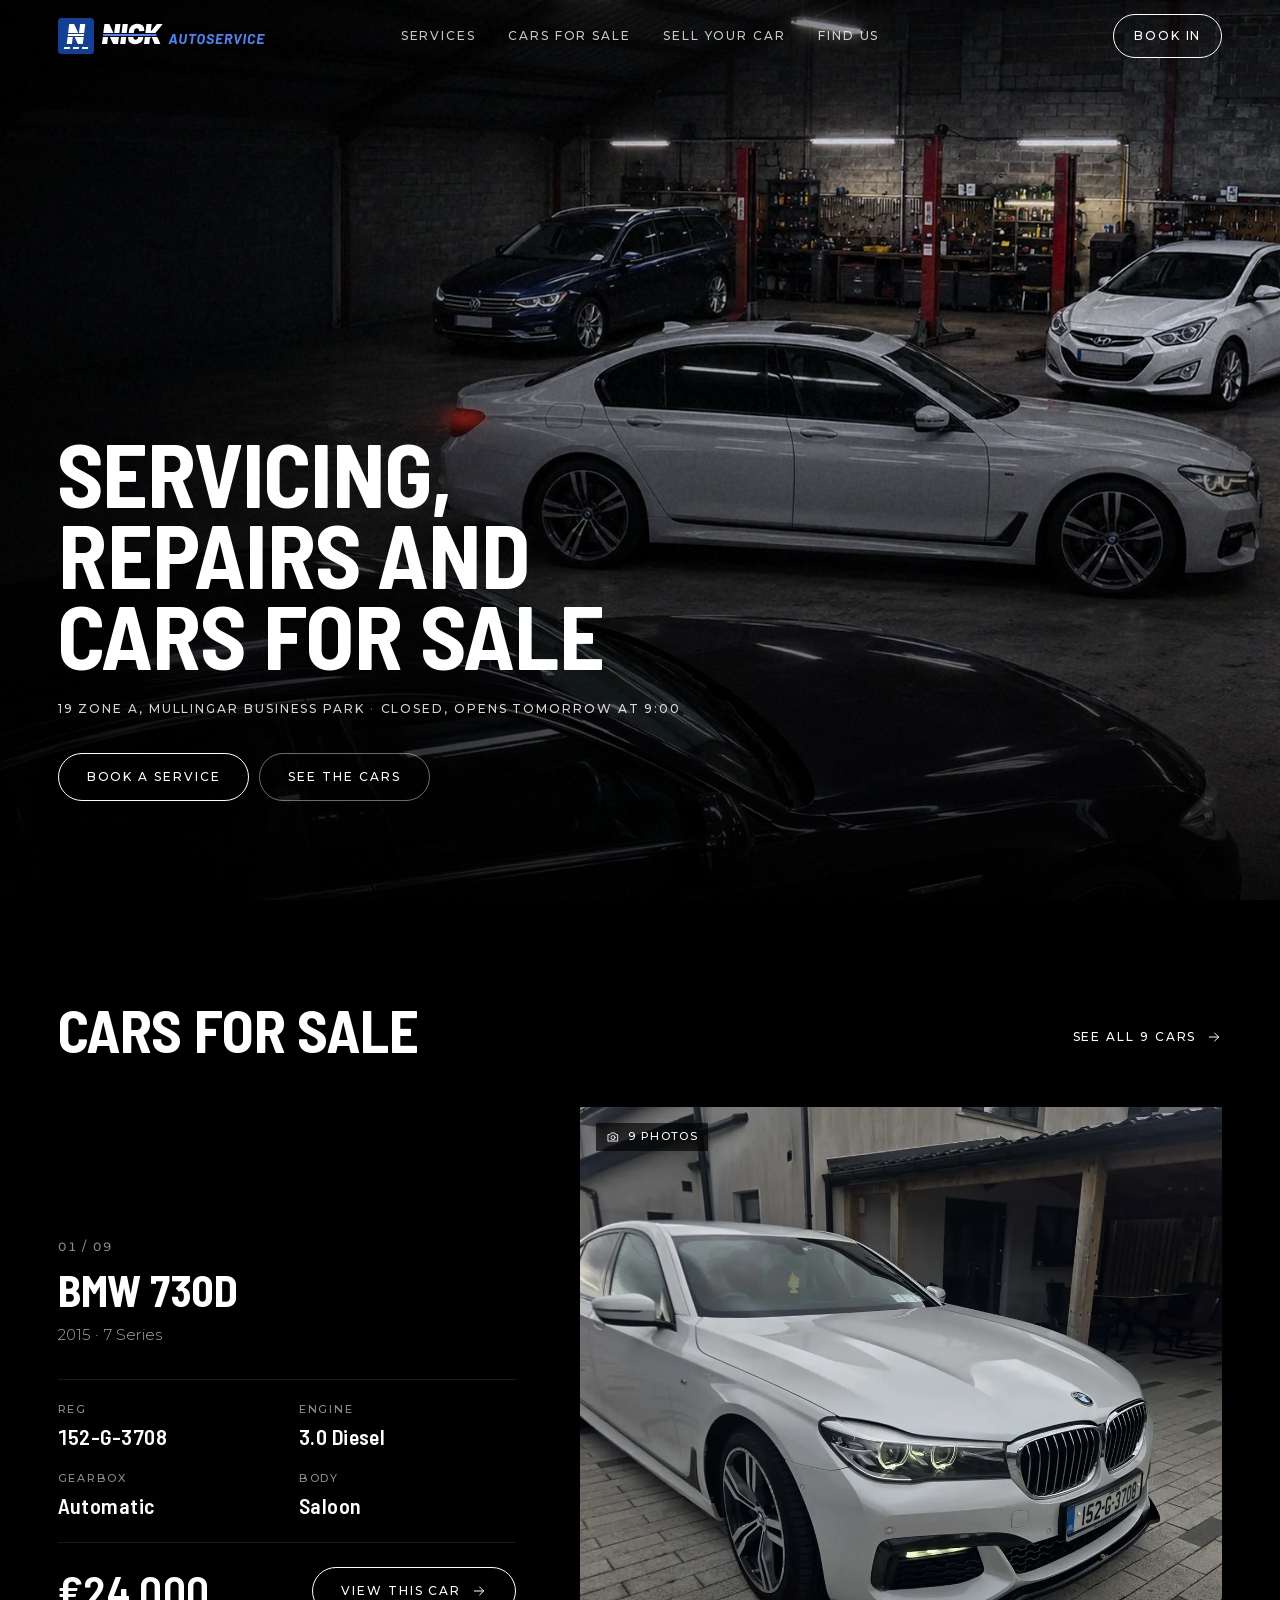
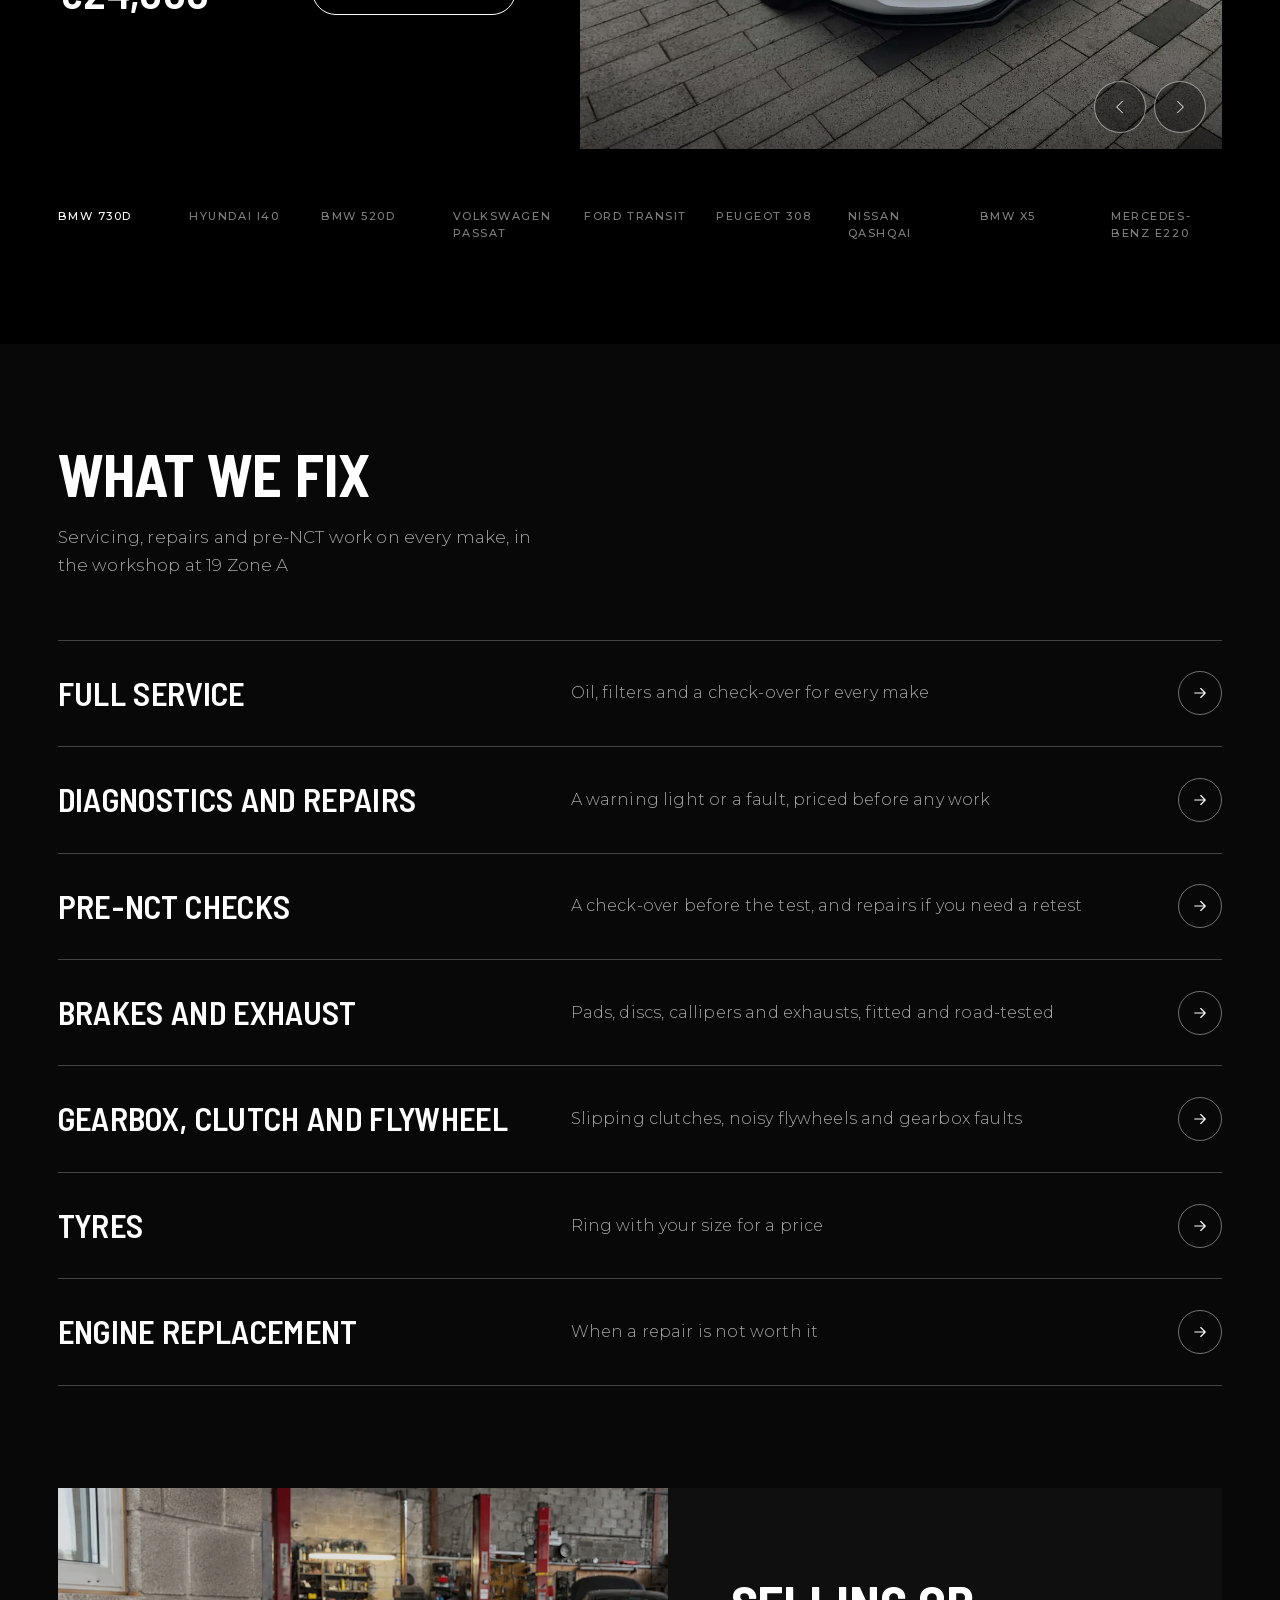
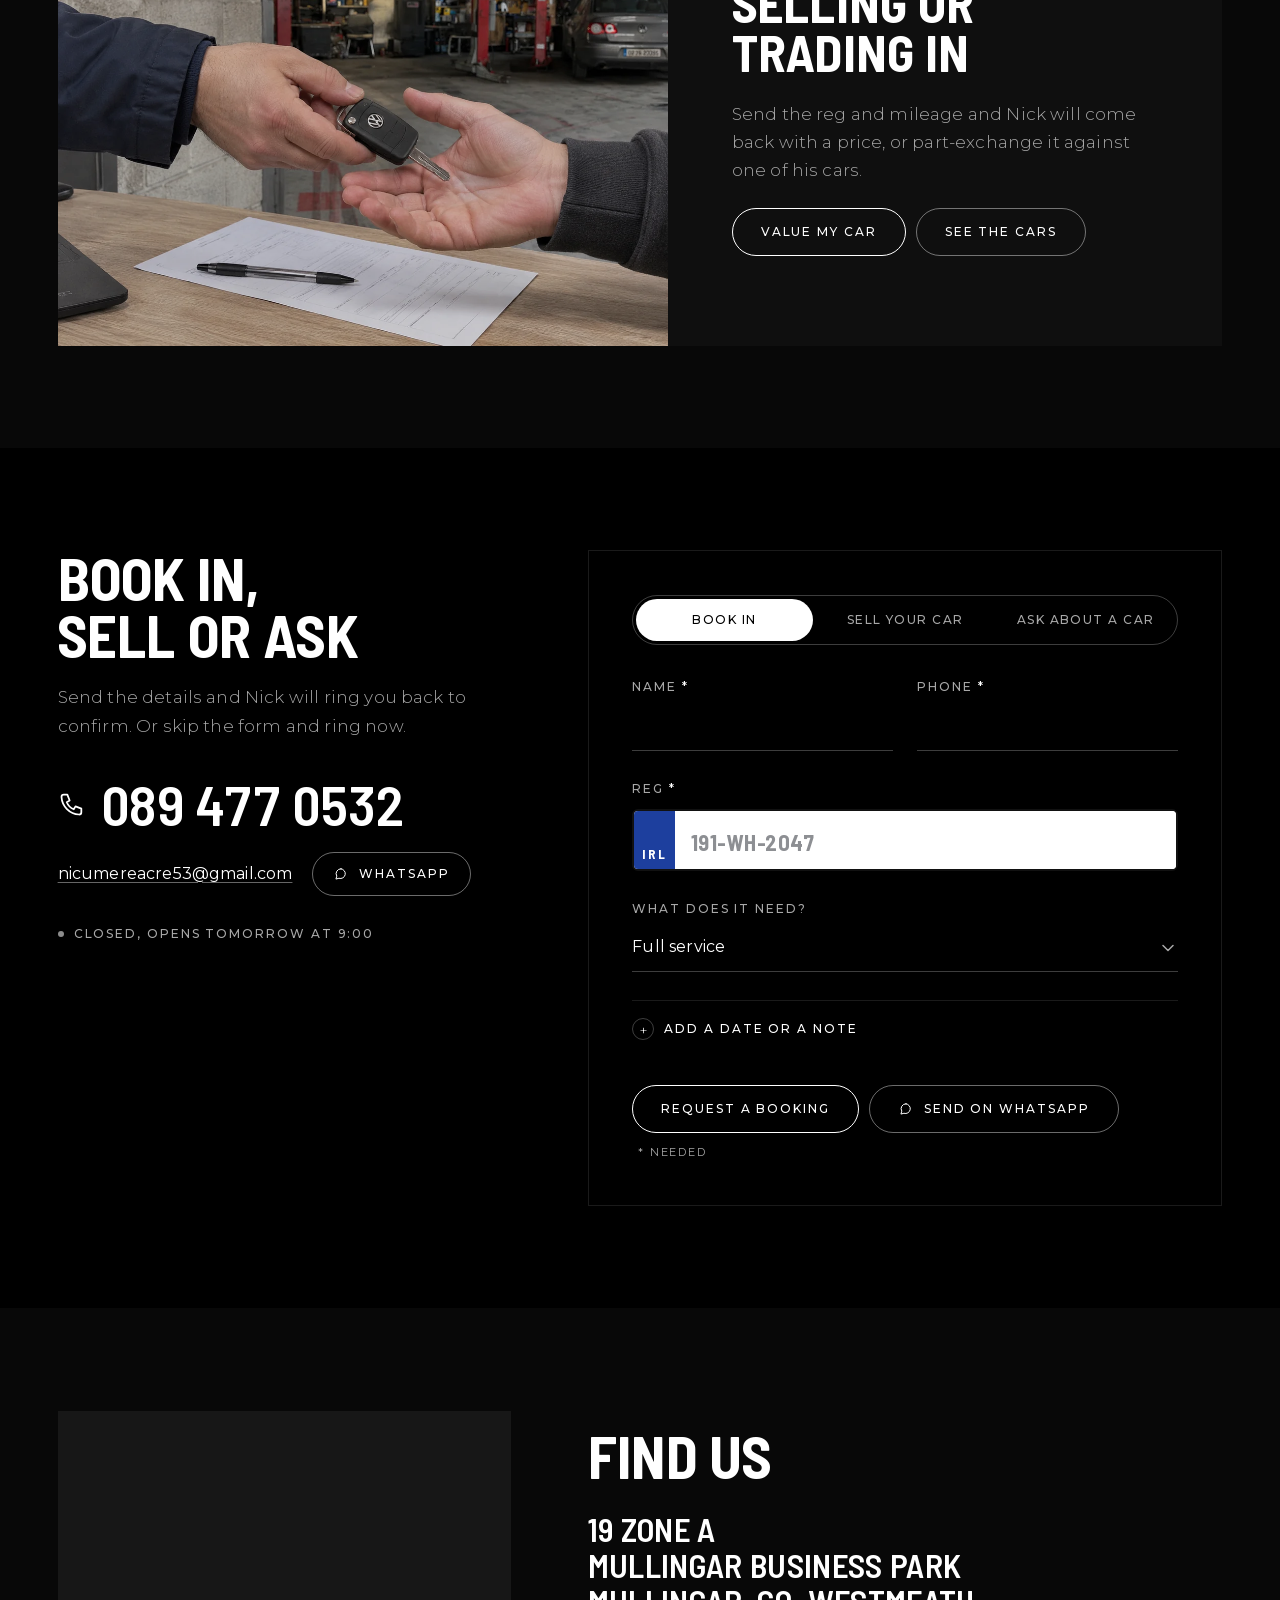
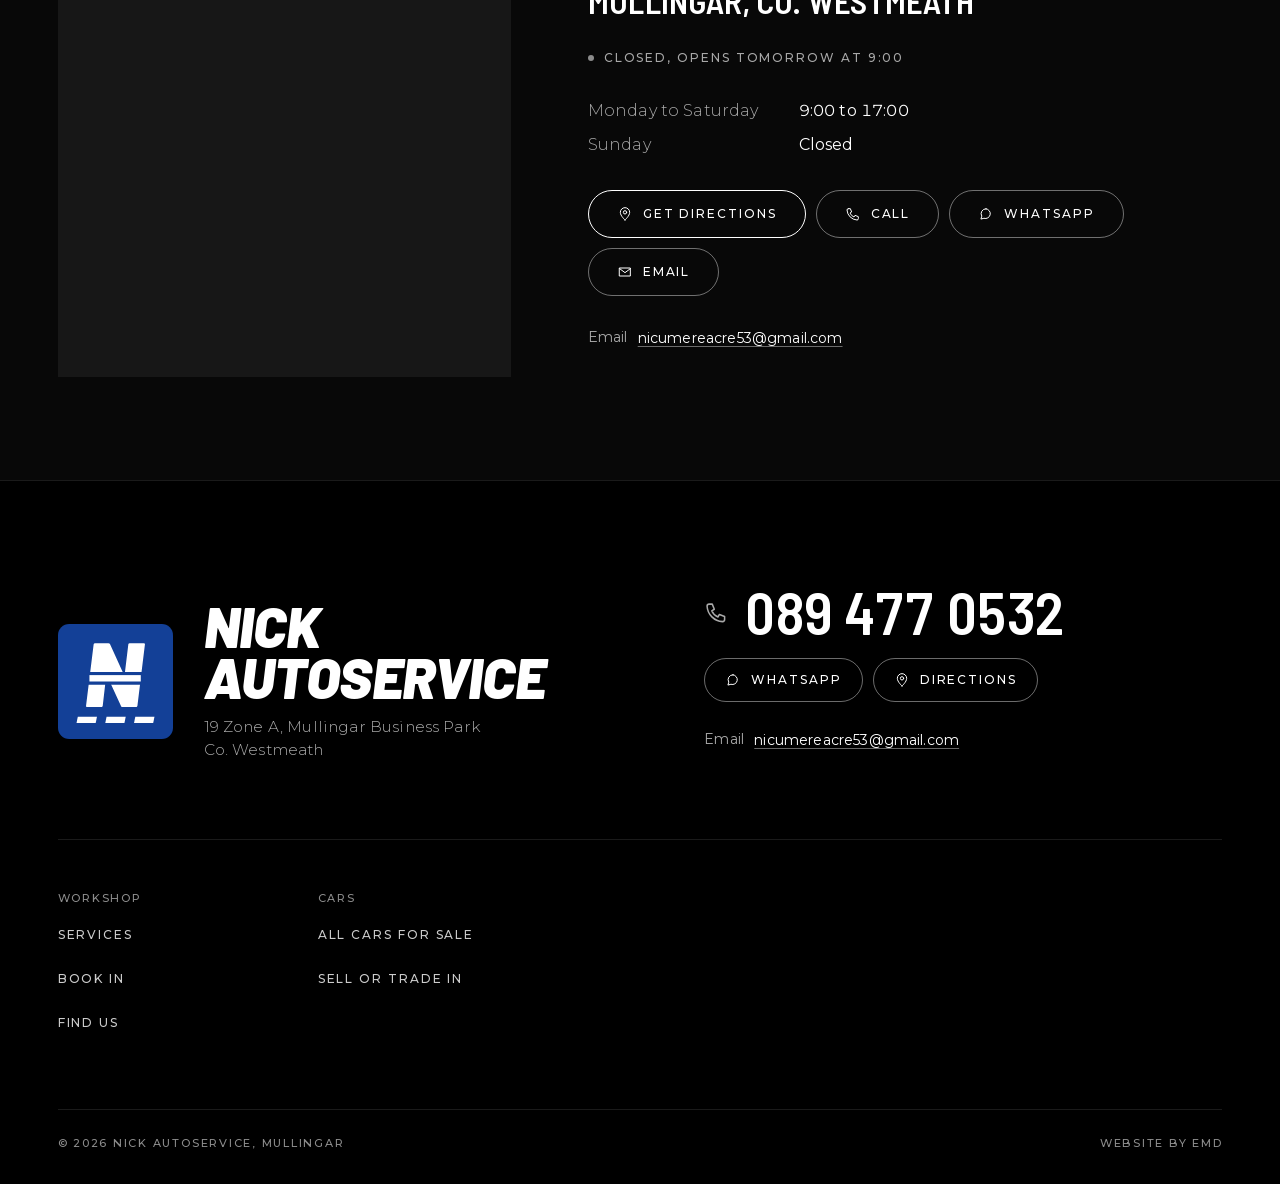
==== index.html @ 10ff9c6b "What we fix: a list of rows instead of photo cards The owner wanted the pictures out of the services" ====
<!DOCTYPE html>
<html lang="en-IE">
<head>
<meta charset="utf-8">
<meta name="viewport" content="width=device-width,initial-scale=1,viewport-fit=cover">
<meta name="theme-color" content="#0a0b0d">
<title>Nick Autoservice Mullingar | Servicing, repairs and used cars</title>
<meta name="description" content="Nick Autoservice, 19 Zone A, Mullingar Business Park: full services, car repairs, pre-NCT checks, brakes, exhausts, gearboxes, tyres and used cars for sale.">
<meta name="robots" content="noindex, nofollow">
<link rel="icon" href="favicon.ico" sizes="any">
<link rel="icon" href="favicon-32.png" type="image/png" sizes="32x32">
<link rel="apple-touch-icon" href="apple-touch-icon.png">
<meta property="og:title" content="Nick Autoservice Mullingar">
<meta property="og:description" content="Servicing, repairs and used cars at Mullingar Business Park.">
<meta property="og:image" content="https://nicks-automotive-mullingar.vercel.app/og.png">
<meta property="og:image:width" content="1200">
<meta property="og:image:height" content="630">
<meta name="twitter:card" content="summary_large_image">
<meta name="twitter:image" content="https://nicks-automotive-mullingar.vercel.app/og.png">
<script type="application/ld+json">
{
  "@context": "https://schema.org",
  "@type": ["AutoRepair", "LocalBusiness"],
  "name": "Nick Autoservice",
  "logo": "https://nicks-automotive-mullingar.vercel.app/og.png",
  "telephone": "+353894770532",
  "address": {
    "@type": "PostalAddress",
    "streetAddress": "19 Zone A, Mullingar Business Park",
    "addressLocality": "Mullingar",
    "addressRegion": "Co. Westmeath",
    "addressCountry": "IE"
  },
  "openingHoursSpecification": [{
    "@type": "OpeningHoursSpecification",
    "dayOfWeek": ["Monday", "Tuesday", "Wednesday", "Thursday", "Friday", "Saturday"],
    "opens": "09:00",
    "closes": "17:00"
  }]
}
</script>
<link rel="preload" href="fonts/barlow-semicondensed-700.woff" as="font" type="font/woff" crossorigin>
<link rel="preload" href="fonts/montserrat-300-500.woff" as="font" type="font/woff" crossorigin>
<link rel="preload" as="image" href="media/hero-night-poster.jpg" media="(min-aspect-ratio: 3/4)">
<link rel="preload" as="image" href="media/hero-night-portrait-poster.jpg" media="(max-aspect-ratio: 3/4)">
<link rel="preload" href="fonts/barlow-black-italic.woff2" as="font" type="font/woff2" crossorigin>
<link rel="stylesheet" href="site.css">
<script>document.documentElement.classList.add('js')</script>
<script>window.va=window.va||function(){(window.vaq=window.vaq||[]).push(arguments)};</script>
<script defer src="/_vercel/insights/script.js"></script>
</head>
<body>
<svg width="0" height="0" style="position:absolute" aria-hidden="true" focusable="false">
  <symbol id="i-arrow" viewBox="0 0 24 24"><path d="M5 12h14M13 6l6 6-6 6"/></symbol>
  <symbol id="i-phone" viewBox="0 0 24 24"><path d="M5 4h3l2 5-2.5 1.5a11 11 0 0 0 6 6L15 14l5 2v3a2 2 0 0 1-2 2A16 16 0 0 1 3 6a2 2 0 0 1 2-2"/></symbol>
  <symbol id="i-wa" viewBox="0 0 24 24"><path d="M12 4.2a7.3 7.3 0 0 0-6.3 11L4.4 19.6l4.5-1.2A7.3 7.3 0 1 0 12 4.2z"/></symbol>
  <symbol id="i-cam" viewBox="0 0 24 24"><path d="M4 8h3l2-3h6l2 3h3v11H4z"/><circle cx="12" cy="13" r="3.5"/></symbol>
  <symbol id="i-pin" viewBox="0 0 24 24"><path d="M12 21s-7-6.2-7-11.5a7 7 0 0 1 14 0C19 14.8 12 21 12 21z"/><circle cx="12" cy="9.5" r="2.5"/></symbol>
  <symbol id="i-left" viewBox="0 0 24 24"><path d="M15 5l-7 7 7 7"/></symbol>
  <symbol id="i-right" viewBox="0 0 24 24"><path d="M9 5l7 7-7 7"/></symbol>
  <symbol id="i-mail" viewBox="0 0 24 24"><path d="M4 6h16v12H4z"/><path d="M4 7l8 6 8-6"/></symbol>
</svg>

<header class="hd" id="hd">
  <a class="logo" href="#top" aria-label="Nick Autoservice, home"><img src="logo.svg" alt="" width="207" height="36"></a>
  <nav class="nav" id="nav" aria-label="Main"><a href="#services">Services</a><a href="cars.html">Cars for sale</a><a href="#sell">Sell your car</a><a href="#visit">Find us</a><span class="nav-act"><a class="btn pri" href="#book" data-mode="service">Book a service</a><a class="btn" href="tel:+353894770532"><svg class="ic" aria-hidden="true"><use href="#i-phone"/></svg>Call 089 477 0532</a></span></nav>
  <div class="hd-end">
    <a class="btn pri sm hd-book" href="#book" data-mode="service">Book in</a>
    <a class="hd-call" href="tel:+353894770532" aria-label="Call 089 477 0532"><svg class="ic" aria-hidden="true"><use href="#i-phone"/></svg></a>
    <button class="menu" id="menu" type="button" aria-expanded="false" aria-controls="nav" aria-label="Menu"><span></span><span></span></button>
  </div>
</header>

<main>
<section class="hero" id="top" aria-labelledby="heroT">
  <article class="slide cars">
    <video class="hvid" id="hvid" muted playsinline preload="none" poster="media/hero-night-poster.jpg" data-land="media/hero-night-once.mp4" data-port="media/hero-night-portrait-once.mp4" data-port-poster="media/hero-night-portrait-poster.jpg" role="img" aria-label="Nick Autoservice workshop at night: the lights come on over four of his cars for sale, a white BMW 730d, a blue Volkswagen Passat estate, a white Hyundai i40 and a black BMW 520d" style="--pos:58% 55%"></video>
    <div class="sc">
      <h1 class="st" id="heroT">Servicing, repairs and cars for sale</h1>
      <p class="sd">19 Zone A, Mullingar Business Park<span class="sep">·</span><span data-status>Monday to Saturday, 9:00 to 17:00</span></p>
      <div class="btns"><a class="btn pri" href="#book" data-mode="service">Book a service</a><a class="btn sec" href="cars.html">See the cars</a></div>
    </div>
  </article>
</section>

<section class="garage" id="cars" aria-labelledby="carsT" aria-roledescription="carousel">
  <div class="g-in">
    <div class="g-head">
      <h2 class="g-title" id="carsT">Cars for sale</h2>
      <a class="more-link" href="cars.html" id="allLink">See all cars <svg class="ic" aria-hidden="true"><use href="#i-arrow"/></svg></a>
    </div>
    <div class="g-shot" id="gShot">
      <a class="g-photos" id="gPhotos" href="cars.html" aria-label="Open this car"></a>
      <span class="pc g-count" id="gCount" hidden></span>
      <button class="g-nav prev" type="button" id="gPrev" aria-label="Previous car"><svg class="ic" aria-hidden="true"><use href="#i-left"/></svg></button>
      <button class="g-nav next" type="button" id="gNext" aria-label="Next car"><svg class="ic" aria-hidden="true"><use href="#i-right"/></svg></button>
    </div>
    <div class="g-hud" id="gHud">
      <span class="g-n" id="gN"></span>
      <h3 class="g-name" id="gName">Loading the cars</h3>
      <p class="g-sub" id="gSub"></p>
      <dl class="g-read" id="gRead"></dl>
      <div class="g-buy"><span class="g-price" id="gPrice"></span><a class="btn pri" id="gView" href="cars.html">View this car <svg class="ic" aria-hidden="true"><use href="#i-arrow"/></svg></a></div>
    </div>
    <div class="g-rail" id="gRail" role="group" aria-label="Choose a car"></div>
  </div>
  <p class="vh" id="gLive" aria-live="polite"></p>
</section>

<section class="band shop" id="services" aria-labelledby="shopT">
  <div class="shop-in">
    <div>
      <h2 class="h2" id="shopT">What we fix</h2>
      <p class="lede">Servicing, repairs and pre-NCT work on every make, in the workshop at 19 Zone A</p>
    </div>
    <ul class="svc" id="jobs">
        <li style="--i:0"><a class="sv" href="#book" data-mode="service" data-svc="Full service"><span class="sv-cap"><span class="jn">Full service</span><span class="jd">Oil, filters and a check-over for every make</span></span><span class="go"><svg class="ic" aria-hidden="true"><use href="#i-arrow"/></svg></span></a></li>
        <li style="--i:1"><a class="sv" href="#book" data-mode="service" data-svc="Car repairs or warning light"><span class="sv-cap"><span class="jn">Diagnostics and repairs</span><span class="jd">A warning light or a fault, priced before any work</span></span><span class="go"><svg class="ic" aria-hidden="true"><use href="#i-arrow"/></svg></span></a></li>
        <li style="--i:2"><a class="sv" href="#book" data-mode="service" data-svc="Pre-NCT check"><span class="sv-cap"><span class="jn">Pre-NCT checks</span><span class="jd">A check-over before the test, and repairs if you need a retest</span></span><span class="go"><svg class="ic" aria-hidden="true"><use href="#i-arrow"/></svg></span></a></li>
        <li style="--i:3"><a class="sv" href="#book" data-mode="service" data-svc="Brakes or exhaust"><span class="sv-cap"><span class="jn">Brakes and exhaust</span><span class="jd">Pads, discs, callipers and exhausts, fitted and road-tested</span></span><span class="go"><svg class="ic" aria-hidden="true"><use href="#i-arrow"/></svg></span></a></li>
        <li style="--i:4"><a class="sv" href="#book" data-mode="service" data-svc="Gearbox or flywheel"><span class="sv-cap"><span class="jn">Gearbox, clutch and flywheel</span><span class="jd">Slipping clutches, noisy flywheels and gearbox faults</span></span><span class="go"><svg class="ic" aria-hidden="true"><use href="#i-arrow"/></svg></span></a></li>
        <li style="--i:5"><a class="sv" href="#book" data-mode="service" data-svc="Tyres"><span class="sv-cap"><span class="jn">Tyres</span><span class="jd">Ring with your size for a price</span></span><span class="go"><svg class="ic" aria-hidden="true"><use href="#i-arrow"/></svg></span></a></li>
        <li style="--i:6"><a class="sv" href="#book" data-mode="service" data-svc="Engine replacement"><span class="sv-cap"><span class="jn">Engine replacement</span><span class="jd">When a repair is not worth it</span></span><span class="go"><svg class="ic" aria-hidden="true"><use href="#i-arrow"/></svg></span></a></li>
    </ul>
  </div>
</section>

<section class="band sell" id="sell" aria-labelledby="sellT">
  <div class="split">
    <img src="img/key-handover-v2-1200.webp" srcset="img/key-handover-v2-600.webp 600w, img/key-handover-v2-1200.webp 1200w" sizes="(max-width:860px) 100vw, 640px" width="1200" height="900" loading="lazy" decoding="async" alt="Car keys handed over across a worn wooden desk in the workshop">
    <div class="tb">
      <h2 class="h2" id="sellT">Selling or trading in</h2>
      <p>Send the reg and mileage and Nick will come back with a price, or part-exchange it against one of his cars.</p>
      <div class="btns"><a class="btn pri" href="#book" data-mode="sell">Value my car</a><a class="btn sec" href="cars.html">See the cars</a></div>
    </div>
  </div>
</section>

<section class="band book-sec" id="book" aria-labelledby="bookT"><div class="book">
  <div>
    <h2 class="h2" id="bookT">Book in, sell or ask</h2>
    <p class="lede">Send the details and Nick will ring you back to confirm. Or skip the form and ring now.</p>
    <a class="bigtel" href="tel:+353894770532"><svg class="ic" aria-hidden="true"><use href="#i-phone"/></svg>089 477 0532</a>
    <div class="reach"><a class="mail" data-mail-text></a><a class="btn sec sm" href="https://wa.me/353894770532" target="_blank" rel="noopener noreferrer"><svg class="ic" aria-hidden="true"><use href="#i-wa"/></svg>WhatsApp</a></div>
    <p class="status" data-status>Monday to Saturday, 9:00 to 17:00</p>
  </div>
  <div class="panel">
    <div class="tabs" id="ftabs" role="tablist" aria-label="Request type"><button type="button" role="tab" data-m="service">Book in</button><button type="button" role="tab" data-m="sell">Sell your car</button><button type="button" role="tab" data-m="ask">Ask about a car</button></div>
    <form id="form" class="fg">
      <label class="hp">Leave this blank<input name="_honey" tabindex="-1" autocomplete="off" aria-hidden="true"></label>
      <label>Name <em>*</em><input name="name" id="fName" required autocomplete="name"></label>
      <label>Phone <em>*</em><input name="phone" type="tel" required autocomplete="tel" inputmode="tel"></label>
      <fieldset data-m="service">
        <label class="full">Reg <em>*</em><span class="pin"><span aria-hidden="true">IRL</span><input name="reg" id="fReg" required autocomplete="off" autocapitalize="characters" spellcheck="false" placeholder="191-WH-2047"></span></label>
        <label class="full">What does it need?<select name="svc" id="fSvc" class="svc-opts"></select></label>
        <details class="extra full"><summary>Add a date or a note</summary>
          <div class="fg">
            <label>Make and model<input name="model" placeholder="Ford Focus"></label>
            <label>Preferred date<input name="date" type="date" id="fDate"></label>
            <label class="full">Email<input name="email" type="email" autocomplete="email"></label>
            <label class="full">Anything we should know?<textarea name="notes" placeholder="Noises, warning lights, when you can drop it in"></textarea></label>
          </div>
        </details>
      </fieldset>
      <fieldset data-m="sell" hidden disabled>
        <label class="full">Reg <em>*</em><span class="pin"><span aria-hidden="true">IRL</span><input name="reg" required autocomplete="off" autocapitalize="characters" spellcheck="false" placeholder="171-LD-562"></span></label>
        <label>Mileage (km) <em>*</em><input name="km" required inputmode="numeric" placeholder="98,000"></label>
        <label>Make and model<input name="model" placeholder="Toyota Corolla"></label>
        <label>Condition<select name="cond"><option>Excellent</option><option selected>Good</option><option>Fair</option><option>Needs work</option></select></label>
        <label>Trading in?<select name="trade"><option>No, just selling</option><option>Yes, against one of Nick Autoservice's cars</option></select></label>
        <label class="full">Email<input name="email" type="email" autocomplete="email"></label>
        <label class="full">Service history, extras, damage<textarea name="notes"></textarea></label>
      </fieldset>
      <fieldset data-m="ask" hidden disabled>
        <label class="full">Which car? <em>*</em><select name="car" id="askCar" required><option value="">Choose a car</option></select></label>
        <label class="full">Email<input name="email" type="email" autocomplete="email"></label>
        <label class="full">Your question<textarea name="notes" placeholder="Viewing times, mileage or a trade-in"></textarea></label>
      </fieldset>
      <p id="formMsg" class="formmsg full" role="status" tabindex="-1" hidden></p>
      <div class="send full"><button class="btn pri" type="submit" id="fsub">Request a booking</button><button class="btn sec" type="button" id="fwa"><svg class="ic" aria-hidden="true"><use href="#i-wa"/></svg>Send on WhatsApp</button><small>* needed</small></div>
    </form>
    <div class="done" id="done" hidden tabindex="-1"><h3 id="doneT">Thanks, Nick will get back to you</h3><p>He will ring you back. For anything urgent, ring <a class="mail" href="tel:+353894770532">089 477 0532</a>.</p><button class="btn sec" type="button" id="again">Send another</button></div>
  </div>
</div></section>

<section class="band find" id="visit" aria-labelledby="findT"><div class="find-in">
  <figure class="find-map"><iframe src="https://maps.google.com/maps?q=Nick%20Autoservice%2C%20Mullingar%20Business%20Park%2C%20Mullingar&amp;z=15&amp;output=embed" title="Map of Nick Autoservice at Mullingar Business Park" loading="lazy" referrerpolicy="no-referrer-when-downgrade" allowfullscreen></iframe></figure>
  <div>
    <h2 class="h2" id="findT">Find us</h2>
    <address class="addr">19 Zone A<br>Mullingar Business Park<br>Mullingar, Co. Westmeath</address>
    <p class="status" data-status>Monday to Saturday, 9:00 to 17:00</p>
    <dl class="hours"><dt>Monday to Saturday</dt><dd>9:00 to 17:00</dd><dt>Sunday</dt><dd>Closed</dd></dl>
    <div class="btns">
      <a class="btn pri" href="https://www.google.com/maps/search/?api=1&amp;query=Nick+Autoservice+Mullingar+Business+Park" target="_blank" rel="noopener noreferrer"><svg class="ic" aria-hidden="true"><use href="#i-pin"/></svg>Get directions</a>
      <a class="btn sec" href="tel:+353894770532"><svg class="ic" aria-hidden="true"><use href="#i-phone"/></svg>Call</a>
      <a class="btn sec" href="https://wa.me/353894770532" target="_blank" rel="noopener noreferrer"><svg class="ic" aria-hidden="true"><use href="#i-wa"/></svg>WhatsApp</a>
      <a class="btn sec" href="mailto:nicumereacre53@gmail.com"><svg class="ic" aria-hidden="true"><use href="#i-mail"/></svg>Email</a>
    </div>
    <p class="find-mail">Email <a class="mail" data-mail-text href="mailto:nicumereacre53@gmail.com">nicumereacre53@gmail.com</a></p>
  </div>
</div></section>
</main>

<footer class="ft">
  <div class="wrap ft-main">
    <div class="ft-id">
      <a class="ft-badge" href="#top" aria-label="Nick Autoservice, home"><img src="logo-mark.svg" alt="" width="112" height="112" loading="lazy" decoding="async"></a>
      <div>
        <p class="ft-name">Nick Autoservice</p>
        <address class="ft-addr">19 Zone A, Mullingar Business Park<br>Co. Westmeath</address>
      </div>
    </div>
    <div class="ft-reach">
      <a class="ft-tel" href="tel:+353894770532"><svg class="ic" aria-hidden="true"><use href="#i-phone"/></svg>089 477 0532</a>
      <div class="ft-links">
        <a class="btn sec sm" href="https://wa.me/353894770532" target="_blank" rel="noopener noreferrer"><svg class="ic" aria-hidden="true"><use href="#i-wa"/></svg>WhatsApp</a>
        <a class="btn sec sm" href="https://www.google.com/maps/dir/?api=1&amp;destination=Nick+Autoservice%2C+Mullingar+Business+Park%2C+Mullingar" target="_blank" rel="noopener noreferrer"><svg class="ic" aria-hidden="true"><use href="#i-pin"/></svg>Directions</a>
      </div>
      <p class="ft-mail">Email <a class="mail" data-mail-text href="mailto:nicumereacre53@gmail.com">nicumereacre53@gmail.com</a></p>
    </div>
  </div>
  <div class="wrap ft-top">
    <nav aria-label="Workshop"><h2 class="ft-h">Workshop</h2><a href="#services">Services</a><a href="#book">Book in</a><a href="#visit">Find us</a></nav>
    <nav aria-label="Cars"><h2 class="ft-h">Cars</h2><a href="cars.html">All cars for sale</a><a href="#sell">Sell or trade in</a></nav>
  </div>
  <div class="wrap legal"><span>© 2026 Nick Autoservice, Mullingar</span><span>Website by EMD</span></div>
</footer>

<script src="site.js"></script>
<script>
{
const {$,$$,esc,icon,has,name,sub,facts,priceText,sold,href,load}=NS;

/* hero: one entrance on load (the photo settles, the words rise) */
requestAnimationFrame(()=>requestAnimationFrame(()=>$('.hero .slide').classList.add('on')));

/* hero clip: plays once (the lights come on) and holds on its last, lit frame. Poster only with reduced motion or Save-Data */
{
  const v=$('#hvid');
  if(v){
    const port=matchMedia('(max-aspect-ratio: 3/4)').matches;
    if(port)v.poster=v.dataset.portPoster;
    const lite=NS.reduce||(navigator.connection&&navigator.connection.saveData);
    if(!lite){v.src=port?v.dataset.port:v.dataset.land;v.preload='auto';const p=v.play();if(p&&p.catch)p.catch(()=>{})}
  }
}

/* cars for sale: car select with each car's own main listing photo. Arrows, the rail, swipe and the arrow keys move between cars */
load().then(d=>{
  const av=d.filter(c=>!sold(c));
  $('#allLink').firstChild.textContent=`See all ${av.length} cars `;
  $('#askCar').innerHTML='<option value="">Choose a car</option>'+av.map(c=>`<option value="${esc(c.id)}">${esc(name(c))}${sub(c)?' '+esc(sub(c)):''}</option>`).join('');
  const G=av.filter(c=>(c.photos||[]).length);
  const sec=$('#cars');
  if(!G.length){sec.classList.add('g-empty');$('#gName').textContent='New stock is on the way';return}
  const box=$('#gPhotos'),rail=$('#gRail');
  const short=c=>name(c).replace(/^\d{4}\s+/,'');
  box.innerHTML=G.map((c,i)=>`<img class="g-pic" data-i="${i}" alt="${esc(name(c))}, main photo" decoding="async" draggable="false"${c.focus?` style="object-position:${esc(c.focus)}"`:''}>`).join('');
  rail.innerHTML=G.map((c,i)=>`<button type="button" data-i="${i}" aria-label="Show the ${esc(name(c))}"><span class="tr"></span><span>${esc(short(c))}</span></button>`).join('');
  const pics=$$('.g-pic'),stops=$$('#gRail button');
  const pad=n=>String(n).padStart(2,'0');
  const read=c=>[['Reg',NS.regLabel(c)],['Engine',[c.engine,c.fuel].filter(has).join(' ')],['Gearbox',c.transmission],['Body',c.body]].filter(([,v])=>has(v));
  let cur=-1;
  const warm=i=>[i-1,i,i+1].forEach(k=>{const j=(k+G.length)%G.length,im=pics[j];if(!im.src)im.src=G[j].photos[0]});
  const go=(i,dir=1)=>{
    i=(i+G.length)%G.length;if(i===cur)return;
    pics.forEach((im,j)=>{im.style.setProperty('--from',(dir>0?4:-4)+'%');im.style.setProperty('--to',(dir>0?-4:4)+'%');im.classList.toggle('on',j===i);im.classList.toggle('off',j===cur)});
    stops.forEach((b,j)=>b.setAttribute('aria-current',String(j===i)));
    const sb=stops[i];rail.scrollTo({left:sb.offsetLeft-rail.offsetLeft-(rail.clientWidth-sb.offsetWidth)/2,behavior:NS.reduce?'auto':'smooth'});
    const c=G[i];cur=i;warm(i);
    $('#gN').textContent=`${pad(i+1)} / ${pad(G.length)}`;
    $('#gName').textContent=short(c);
    $('#gSub').textContent=[c.year,sub(c)].filter(has).join(' · ');
    $('#gRead').innerHTML=read(c).map(([k,v])=>`<div><dt>${esc(k)}</dt><dd>${esc(v)}</dd></div>`).join('');
    const pr=$('#gPrice');pr.textContent=priceText(c);pr.classList.toggle('ask',!has(c.price));
    $('#gView').href=href(c);box.href=href(c);box.setAttribute('aria-label',`Open the ${name(c)}`);
    const n=c.photos.length,ct=$('#gCount');ct.hidden=n<2;ct.innerHTML=`${icon('cam')}${n} photos`;
    $('#gLive').textContent=`${name(c)}, ${priceText(c)}`;
  };
  go(0);
  $('#gPrev').addEventListener('click',()=>go(cur-1,-1));
  $('#gNext').addEventListener('click',()=>go(cur+1,1));
  rail.addEventListener('click',e=>{const b=e.target.closest('button');if(b){const j=+b.dataset.i;go(j,j>cur?1:-1)}});
  sec.addEventListener('keydown',e=>{if(e.key==='ArrowRight'){e.preventDefault();go(cur+1,1)}if(e.key==='ArrowLeft'){e.preventDefault();go(cur-1,-1)}});
  let x0=null,swiped=false;
  box.addEventListener('pointerdown',e=>{x0=e.clientX;swiped=false});
  box.addEventListener('pointerup',e=>{if(x0===null)return;const dx=e.clientX-x0;x0=null;if(Math.abs(dx)>40){swiped=true;go(dx<0?cur+1:cur-1,dx<0?1:-1)}});
  box.addEventListener('click',e=>{if(swiped){e.preventDefault();swiped=false}});
}).catch(()=>{$('#gName').textContent='The stock list could not load';$('#gSub').textContent='Ring Nick on 089 477 0532'});
/* forms */
const SVCS=['Full service','Car repairs or warning light','Pre-NCT check','Brakes or exhaust','Gearbox or flywheel','Tyres','Engine replacement','Something else'];
$$('.svc-opts').forEach(s=>{s.innerHTML=SVCS.map(o=>`<option>${o}</option>`).join('')});
const form=$('#form'),done=$('#done'),msg=$('#formMsg');
const LABEL={service:'Request a booking',sell:'Get a valuation',ask:'Send question'};
let mode='service',sending=false;
const val=n=>String(new FormData(form).get(n)||'').trim();
const askPick=()=>{const s=$('#askCar'),o=s.selectedOptions[0];return {id:s.value,title:o&&s.value?o.textContent.trim():''}};
const carUrl=id=>new URL('car.html#'+encodeURIComponent(id),location.href).href;
const payload=()=>{
  const base={_honey:val('_honey'),_template:'table',_captcha:'false',Name:val('name'),Phone:val('phone'),Email:val('email')};
  if(mode==='service')return {...base,_subject:'Booking request',Reg:val('reg'),'Make and model':val('model'),'What it needs':val('svc'),'Preferred date':val('date'),Notes:val('notes')};
  if(mode==='sell')return {...base,_subject:'Sell / trade-in',Reg:val('reg'),'Mileage km':val('km'),'Make and model':val('model'),Condition:val('cond'),'Trade in':val('trade'),Notes:val('notes')};
  const car=askPick();
  return {...base,_subject:'Car enquiry: '+car.title,'Car title':car.title,'Car id':car.id,'Car page':car.id?carUrl(car.id):'',Question:val('notes')};
};
const SKIP=new Set(['_honey','_template','_captcha','_subject']);
const linesFor=p=>[p._subject,...Object.entries(p).filter(([k,v])=>!SKIP.has(k)&&v).map(([k,v])=>`${k}: ${v}`)];
const busy=on=>{sending=on;$('#fsub').disabled=on;$('#fwa').disabled=on;form.setAttribute('aria-busy',String(on));if(on){$('#fsub').textContent='Sending';msg.hidden=false;msg.className='formmsg full';msg.textContent='Sending'}};
const fail=()=>{msg.hidden=false;msg.className='formmsg full err';msg.innerHTML='That message did not send. Ring Nick on <a href="tel:+353894770532">089 477 0532</a>.';msg.focus()};
const setMode=m=>{
  mode=m;
  $$('#ftabs button').forEach(b=>b.setAttribute('aria-selected',String(b.dataset.m===m)));
  $$('#form fieldset').forEach(f=>{const on=f.dataset.m===m;f.hidden=!on;f.disabled=!on});
  $('#fsub').disabled=false;$('#fwa').disabled=false;$('#fsub').textContent=LABEL[m];
  msg.hidden=true;form.hidden=false;done.hidden=true;form.removeAttribute('aria-busy');sending=false;
};
$('#fDate').min=new Date().toISOString().slice(0,10);
form.addEventListener('submit',async e=>{
  e.preventDefault();
  if(sending||!form.reportValidity())return;
  const body=payload();
  busy(true);
  try{await NS.postMail(body);form.hidden=true;done.hidden=false;done.focus()}
  catch(err){busy(false);$('#fsub').textContent=LABEL[mode];fail()}
});
$('#fwa').addEventListener('click',()=>{
  if(sending||!form.reportValidity())return;
  const body=payload();
  if(String(body._honey||'').trim())return fail();
  window.open(NS.waText(linesFor(body)),'_blank','noopener');
});
$('#again').addEventListener('click',()=>{form.reset();setMode(mode);$('#fName').focus()});
$$('.pin input').forEach(inp=>inp.addEventListener('input',e=>{const p=e.target.selectionStart;e.target.value=e.target.value.toUpperCase();e.target.setSelectionRange(p,p)}));

document.addEventListener('click',e=>{
  const t=e.target.closest('[data-mode],[data-m]');
  if(!t)return;
  const D=t.dataset;
  if(D.m)return setMode(D.m);
  setMode(D.mode);
  if(D.svc)$('#fSvc').value=D.svc;
});
setMode('service');
}
</script>
</body>
</html>
---- site.css ----
/* Nick Autoservice
   PRODUCT   Nick's garage at Mullingar Business Park: servicing and repairs, plus his own cars for sale
   CHARACTER Straight-talking, hands-on, after-hours
   WORLD     The workshop at night: block walls, red lifts, strip lights, the blue gate sign
   MOMENTS   The night hero clip and the car select, both Nick's real cars
   SIGNATURE The Irish number plate: reg plates, the plate-style reg field and the plate-face readouts
   TYPE      Headings, prices, phone numbers and readouts in Barlow Semi Condensed capitals, the logo's and the plates' family.
             The Rolls-Royce label voice in Montserrat: 12px tracked capitals for nav, labels and buttons, sentence case for reading.
             The italic logo face only in the lockup
   COLOUR    Monochrome: black, one surface step, white ink. No accent; green and red only for open/closed and errors
   IMAGES    Real photos in full colour. Workshop shots sit a touch darker until hovered; car photos are never altered
   SHAPE     Square photos, panels and tiles. Ghost pill buttons with a 1px white edge. Underlined form fields
   MOTION    One curve, cubic-bezier(.22,1,.36,1). One entrance on load (the hero), no scroll reveals, no hover zoom
   unslop pass after unslop by Damir Sokolovsky (@heydamir), CC BY 4.0 */
:root{
  --bg:#000;--s1:#0f0f0f;--s2:#171717;--s3:#222;
  --line:rgba(255,255,255,.1);--line2:rgba(255,255,255,.24);
  --text:#fff;--mut:#a8a8a8;--dim:#8c8c8c;
  --ok:#5bd69b;--err:#ff9090;--eu:#1d3f9e;
  --band:#080808;
  --r:0;--ri:0;
  --td:.04em;--th:.06em;--tl:.16em;
  --g:max(20px,4.5vw,calc((100% - 1280px)/2));
  --hh:72px;
  --font:"Montserrat","Helvetica Neue",Arial,sans-serif;
  --head:"Barlow Semi Condensed","Arial Narrow",sans-serif;
  --plate:"Barlow Semi Condensed","Arial Narrow",sans-serif;
  --word:"Barlow Wordmark","Arial Black","Helvetica Neue",Arial,sans-serif;
  --sign:#134097;--out:cubic-bezier(.22,1,.36,1);
  --ease:cubic-bezier(.22,1,.36,1);
  color-scheme:dark
}
@font-face{font-family:"Montserrat";src:url(fonts/montserrat-300-500.woff) format("woff");font-weight:300 500;font-style:normal;font-display:swap}
@font-face{font-family:"Barlow Semi Condensed";src:url(fonts/barlow-semicondensed-700.woff) format("woff");font-weight:700;font-style:normal;font-display:swap}
@font-face{font-family:"Barlow Semi Condensed";src:url(fonts/barlow-semicondensed-600.woff) format("woff");font-weight:600;font-style:normal;font-display:swap}
@font-face{font-family:"Barlow Wordmark";src:url(fonts/barlow-black-italic.woff2) format("woff2");font-weight:900;font-style:italic;font-display:swap}
*,*::before,*::after{box-sizing:border-box}
[hidden]{display:none!important}
html{scroll-behavior:smooth;scroll-padding-top:calc(var(--hh) + 12px);-webkit-text-size-adjust:100%;scrollbar-color:var(--s3) var(--bg)}
body{margin:0;background:var(--bg);color:var(--text);font:400 16px/1.65 var(--font);letter-spacing:.01em;-webkit-font-smoothing:antialiased;overflow-x:clip;accent-color:#fff;caret-color:#fff}
::selection{background:#fff;color:#000}
img{max-width:100%}
h1,h2,h3{font-family:var(--head);font-weight:700;margin:0;line-height:.96;letter-spacing:.005em;text-transform:uppercase;text-wrap:balance}
/* the Rolls-Royce label voice: small capitals, opened up */
h1,h2,h3,.nav a,.btn,.more-link,.crumbs,.g-n,.g-read dt,.g-rail button,label,.tabs button,.seg button,.extra summary,.pc,.tag,.pill,.feat li,.spec dt,.ft-h,.ft nav a,.legal,.status,.chips span,.sd,#count,.send small{font-feature-settings:"case"}
p{margin:0;text-wrap:pretty}
a{color:inherit;text-underline-offset:.2em}
:focus-visible{outline:2px solid #fff;outline-offset:3px}
.vh{position:absolute;width:1px;height:1px;padding:0;margin:-1px;overflow:hidden;clip:rect(0,0,0,0);white-space:nowrap;border:0}
.wrap{max-width:1280px;margin-inline:auto}
.h2{font-size:clamp(38px,4.6vw,68px)}
.lede{color:var(--mut);font-weight:300;font-size:clamp(17px,1.3vw,19px);line-height:1.65;max-width:46ch;margin-top:20px}
.note{color:var(--mut);font-size:15px}
svg.ic{width:18px;height:18px;stroke:currentColor;fill:none;stroke-width:1.5;stroke-linecap:round;stroke-linejoin:round;flex:none}

/* buttons */
.btn{display:inline-flex;align-items:center;justify-content:center;gap:10px;min-height:48px;padding:0 28px;border-radius:999px;border:1px solid rgba(255,255,255,.42);background:transparent;color:#fff;font:500 12px/1 var(--font);letter-spacing:var(--tl);text-transform:uppercase;text-decoration:none;white-space:nowrap;cursor:pointer;transition:background-color .25s,border-color .25s,color .25s}
.btn .ic{width:16px;height:16px}
.btn.pri{border-color:#fff}
.btn:hover{border-color:#fff;background:rgba(255,255,255,.08)}
.btn.pri:hover{background:#fff;color:#000}
.btn.sm{min-height:44px;padding:0 20px}
.btn:disabled{opacity:.6;cursor:progress}
.btns{display:flex;flex-wrap:wrap;gap:10px}
.more-link{display:inline-flex;align-items:center;gap:10px;min-height:44px;color:var(--text);font:500 12px/1 var(--font);letter-spacing:var(--tl);text-transform:uppercase;text-decoration:none;white-space:nowrap}
.more-link .ic{width:16px;height:16px}
.more-link .ic{transition:transform .3s var(--ease)}
.more-link:hover .ic{transform:translateX(4px)}

/* number plate */
.plate{display:inline-flex;align-items:stretch;align-self:flex-start;width:max-content;background:#fff;color:#111;border:1.5px solid #222;border-radius:6px;font:700 22px/1 var(--plate);letter-spacing:.04em;white-space:nowrap;overflow:hidden}
.plate b{position:relative;background:var(--eu);color:#fff;font-size:.5em;letter-spacing:0;display:flex;align-items:flex-end;padding:1.5em .45em .35em}
.plate b::before{content:"";position:absolute;top:.45em;left:50%;width:1em;height:1em;margin-left:-.5em;border-radius:50%;border:1.5px dotted #ffd84a}
.plate i{font-style:normal;padding:.26em .5em .2em}
.pill{display:inline-flex;align-items:center;min-height:32px;padding:0 12px;border:1px solid var(--line2);font-size:12px;font-weight:500;letter-spacing:var(--tl);text-transform:uppercase}

/* header: logo, four links in the middle, one action. Clear over the hero, it turns solid once the page scrolls.
   On phones it is the logo, a call button and the menu; the menu holds the links plus Book a service and Call */
.hd{position:fixed;inset:0 0 auto;z-index:50;height:var(--hh);display:grid;grid-template-columns:minmax(0,1fr) auto minmax(0,1fr);align-items:center;column-gap:24px;padding:0 var(--g);border-bottom:1px solid transparent;transition:border-color .35s}
/* the solid backing is its own layer: a blur on the header itself would trap the fixed phone menu inside the bar */
.hd::before{content:"";position:absolute;inset:0;z-index:-1;background:rgba(0,0,0,.78);-webkit-backdrop-filter:blur(20px);backdrop-filter:blur(20px);opacity:0;transition:opacity .35s}
.hd.solid,body.menu-open .hd{border-bottom-color:var(--line)}
.hd.solid::before{opacity:1}
body.menu-open .hd::before{opacity:1;background:#000}
.logo{justify-self:start;display:inline-flex;align-items:center;min-height:44px;line-height:0}
.logo img{display:block;height:36px;width:auto}
.nav{justify-self:center;display:flex;align-items:center;gap:4px}
.nav>a{display:inline-flex;align-items:center;min-height:44px;padding:0 14px;color:rgba(255,255,255,.78);font-size:12px;font-weight:500;letter-spacing:var(--tl);text-transform:uppercase;text-decoration:none;white-space:nowrap;transition:color .2s}
.nav>a:hover,.nav>a[aria-current=page]{color:#fff}
.nav-act{display:none}
.hd-end{justify-self:end;display:flex;align-items:center;gap:8px}
.hd-call{display:none;place-items:center;width:44px;height:44px;border:1px solid rgba(255,255,255,.42);border-radius:999px;color:#fff;transition:background-color .2s,color .2s,border-color .2s}
.hd-call .ic{width:17px;height:17px}
.hd-call:hover{background:#fff;color:#000;border-color:#fff}
.menu{display:none;flex:none;position:relative;width:44px;height:44px;border:1px solid rgba(255,255,255,.42);border-radius:999px;background:none;cursor:pointer}
.menu span{position:absolute;left:13px;right:13px;height:1px;background:var(--text);transition:transform .3s var(--ease)}
.menu span:first-child{top:18px}.menu span:last-child{top:24px}
.menu[aria-expanded=true] span:first-child{transform:translateY(3px) rotate(45deg)}
.menu[aria-expanded=true] span:last-child{transform:translateY(-3px) rotate(-45deg)}
.page{padding-top:var(--hh)}
body.menu-open{overflow:hidden}
@media(max-width:1180px){.hd{grid-template-columns:auto minmax(0,1fr) auto}.nav{justify-self:end}.nav>a{padding:0 12px}}
@media(max-width:1000px){
  .hd{grid-template-columns:minmax(0,1fr) auto}
  .hd-book{display:none}
  .hd-call,.menu{display:inline-grid}
  .nav{justify-self:stretch;position:fixed;top:var(--hh);left:0;right:0;height:calc(100dvh - var(--hh));overflow-y:auto;flex-direction:column;align-items:stretch;gap:0;margin:0;padding:16px var(--g) 40px;background:#000;opacity:0;visibility:hidden;transform:translateY(-8px);transition:opacity .25s,transform .35s var(--ease),visibility 0s .35s}
  .nav.open{opacity:1;visibility:visible;transform:none;transition:opacity .25s,transform .35s var(--ease)}
  .nav>a{min-height:64px;padding:0;border-bottom:1px solid var(--line);font:700 30px/1 var(--head);letter-spacing:.005em;color:var(--text)}
  .nav-act{display:grid;gap:10px;margin-top:32px}
  .nav-act .btn{width:100%;min-height:52px}
}
@media(max-width:560px){.logo{min-width:0}.logo img{width:152px;height:auto;max-width:100%}}

/* hero: one photo, visible from the first paint; with JS it settles from a slight zoom and the words rise once */
.hero{position:relative;height:100svh;min-height:600px;max-height:1080px;background:#000;color:#fff;overflow:hidden}
.slide{position:absolute;inset:0}
.slide>img{position:absolute;inset:0;width:100%;height:100%;object-fit:cover;object-position:var(--pos,50% 50%);transition:transform 2.6s var(--ease)}
.slide::after{content:"";position:absolute;inset:0;background:linear-gradient(180deg,rgba(0,0,0,.42) 0,rgba(0,0,0,0) 18%,rgba(0,0,0,0) 38%,rgba(0,0,0,.84) 100%),linear-gradient(90deg,rgba(0,0,0,.38) 0,rgba(0,0,0,0) 62%)}
.sc{position:absolute;z-index:1;left:var(--g);right:var(--g);bottom:clamp(56px,11vh,120px);max-width:980px}
.st{font:700 clamp(44px,min(7vw,10.5vh),108px)/.9 var(--head);letter-spacing:0;text-transform:uppercase;max-width:12.5ch}
.sd{margin-top:24px;font:500 12px/1.9 var(--font);letter-spacing:var(--tl);text-transform:uppercase;color:rgba(255,255,255,.84);max-width:80ch}
.sd .sep{opacity:.5;margin:0 .45em}
.sc .btns{margin-top:32px}
.js .slide>img{transform:scale(1.05)}
.js .slide .st,.js .slide .sd,.js .slide .btns{opacity:0;transform:translateY(22px);transition:opacity .8s var(--ease),transform 1s var(--ease)}
.js .slide.on>img{transform:none}
.js .slide.on .st,.js .slide.on .sd,.js .slide.on .btns{opacity:1;transform:none}
.js .slide.on .sd{transition-delay:.1s}.js .slide.on .btns{transition-delay:.2s}
@media(max-width:560px){.sd .sep{display:none}.sd [data-status]{display:block;margin-top:2px}}
@media(max-width:760px){
  .slide.cars>img{object-position:70% 50%}
  .sc{bottom:48px}
  .st{max-width:none}
}

/* sections */
.band{padding:clamp(80px,8vw,128px) var(--g)}
.sec-head{display:flex;flex-wrap:wrap;align-items:flex-end;justify-content:space-between;gap:16px 32px;max-width:1280px;margin:0 auto clamp(32px,4vw,56px)}

/* what we fix */
.shop{background:var(--band)}
.shop-in{display:grid;gap:clamp(32px,4vw,48px);max-width:1280px;margin:0 auto}

/* sell tile */
.sell{padding-top:0;background:var(--band)}
.split{display:grid;grid-template-columns:minmax(0,1.1fr) minmax(0,1fr);max-width:1280px;margin:0 auto;overflow:hidden;background:var(--s1)}
.split img{display:block;width:100%;height:100%;min-height:420px;object-fit:cover}
.split .tb{display:flex;flex-direction:column;justify-content:center;align-items:flex-start;gap:24px;padding:clamp(28px,5vw,72px)}
.split .h2{font-size:clamp(36px,4vw,58px)}
.split p{color:var(--mut);max-width:40ch;font-size:17px;font-weight:300}
@media(max-width:860px){.split{grid-template-columns:minmax(0,1fr)}.split img{min-height:0;aspect-ratio:4/3}}

/* booking */
.book-sec{background:var(--bg)}
.book{display:grid;grid-template-columns:minmax(0,5fr) minmax(0,7fr);gap:clamp(36px,6vw,96px);align-items:start;max-width:1280px;margin:0 auto}
.bigtel{display:inline-flex;align-items:center;gap:16px;margin-top:36px;font:600 clamp(40px,4.4vw,60px)/1 var(--head);letter-spacing:.01em;font-variant-numeric:tabular-nums;text-decoration:none;min-height:44px}
.bigtel .ic{width:28px;height:28px;stroke-width:1.5}
.reach{display:flex;flex-wrap:wrap;align-items:center;gap:8px 20px;margin-top:20px}
.mail{display:inline-flex;align-items:center;min-height:44px;color:var(--text);text-decoration:underline;text-decoration-thickness:1px;text-decoration-color:rgba(255,255,255,.4);overflow-wrap:anywhere;transition:text-decoration-color .2s}
.mail:hover{text-decoration-color:#fff}
.status{display:inline-flex;align-items:center;gap:10px;margin-top:28px;font-size:12px;font-weight:500;letter-spacing:var(--tl);text-transform:uppercase;color:var(--mut)}
.status::before{content:"";width:6px;height:6px;border-radius:50%;background:var(--dim)}
.status.is-open{color:var(--text)}.status.is-open::before{background:var(--ok)}
.panel{border:1px solid var(--line);padding:clamp(20px,3.4vw,44px)}
.tabs{display:flex;gap:4px;padding:3px;margin-bottom:32px;border:1px solid var(--line2);border-radius:999px}
.tabs button{flex:1 1 0;min-height:42px;padding:0 12px;border:0;border-radius:999px;background:none;color:var(--mut);font:500 12px var(--font);letter-spacing:.12em;text-transform:uppercase;cursor:pointer;white-space:nowrap;transition:background-color .2s,color .2s}
.tabs button[aria-selected=true]{background:#fff;color:#000}
.fg{display:grid;grid-template-columns:1fr 1fr;gap:28px 24px}
.fg .full,fieldset{grid-column:1/-1}
fieldset{border:0;margin:0;padding:0;display:grid;grid-template-columns:1fr 1fr;gap:28px 24px;min-width:0}
label{display:block;font-size:12px;font-weight:500;letter-spacing:var(--tl);text-transform:uppercase;color:var(--mut)}
label em{font-style:normal;color:var(--text)}
/* fields are a single underline, as on the Rolls-Royce enquiry forms */
input,select,textarea{display:block;width:100%;min-height:48px;margin-top:6px;padding:10px 0;border:0;border-bottom:1px solid var(--line2);border-radius:0;background:transparent;color:var(--text);font:400 16px/1.3 var(--font);letter-spacing:.01em;text-transform:none;transition:border-color .2s,box-shadow .2s}
input:hover,select:hover,textarea:hover{border-color:rgba(255,255,255,.5)}
input:focus,select:focus,textarea:focus{outline:none;border-color:#fff;box-shadow:0 1px 0 #fff}
select{appearance:none;-webkit-appearance:none;padding-right:32px;background-image:url("data:image/svg+xml,%3Csvg xmlns='http://www.w3.org/2000/svg' width='12' height='8' fill='none' stroke='%23a8a8a8' stroke-width='1.5' stroke-linecap='round' stroke-linejoin='round'%3E%3Cpath d='M1 1.5l5 5 5-5'/%3E%3C/svg%3E");background-repeat:no-repeat;background-position:right 4px center}
select option{background:#171717;color:var(--text)}
textarea{min-height:96px;resize:vertical}
input::placeholder,textarea::placeholder{color:#7a7a7a}
.pin{display:flex;margin-top:10px;background:#fff;border:2px solid #111;border-radius:6px;overflow:hidden}
.pin span{background:var(--eu);color:#fff;font:700 13px/1 var(--plate);display:flex;align-items:flex-end;padding:0 8px 8px}
.pin input{margin:0;border:0;border-radius:0;background:#fff;color:#111;font:700 28px/1 var(--plate);letter-spacing:.05em;text-transform:uppercase;min-height:58px;padding:6px 16px}
.pin input::placeholder{color:#8d8f93;letter-spacing:.02em;font-size:22px}
.pin input:focus{background:#fff;box-shadow:none}
.pin:focus-within{outline:2px solid #fff;outline-offset:3px}
.extra{border-top:1px solid var(--line);padding-top:6px}
.extra summary{display:flex;align-items:center;gap:10px;min-height:44px;cursor:pointer;color:var(--text);font-size:12px;font-weight:500;letter-spacing:var(--tl);text-transform:uppercase;list-style:none}
.extra summary::-webkit-details-marker{display:none}
.extra summary::before{content:"+";display:grid;place-items:center;width:22px;height:22px;border-radius:50%;border:1px solid var(--line2);font-weight:300;font-size:14px;letter-spacing:0}
.extra[open] summary::before{content:"\2212"}
.extra .fg{margin-top:10px}
.send{display:flex;flex-wrap:wrap;align-items:center;gap:10px;margin-top:6px}
.send small{color:var(--mut);font-size:11px;letter-spacing:var(--tl);text-transform:uppercase;margin-left:6px}
.formmsg{color:var(--mut)}.formmsg.err{color:var(--err)}.formmsg a{color:var(--text)}
.hp{position:absolute;width:1px;height:1px;overflow:hidden;clip:rect(0,0,0,0)}
.done{display:grid;gap:16px;justify-items:start;padding:12px 0}
.done h3{font-size:clamp(24px,2.4vw,32px)}
.done p{color:var(--mut)}
@media(max-width:900px){.book{grid-template-columns:minmax(0,1fr)}}
@media(max-width:620px){
  .fg,fieldset{grid-template-columns:minmax(0,1fr)}
  .book .panel{border:0;padding:8px 0 0}
  .tabs{border-radius:24px}
  .tabs button{min-height:44px;padding:6px 6px;font-size:11px;line-height:1.3;letter-spacing:.1em;white-space:normal;border-radius:20px}
}

/* find us */
.find{background:var(--band)}
.find-in{display:grid;grid-template-columns:minmax(0,5fr) minmax(0,7fr);gap:clamp(32px,6vw,96px);align-items:center;max-width:1280px;margin:0 auto}
.find-map{margin:0;overflow:hidden;aspect-ratio:4/5;background:var(--s2)}
/* Google's embed has no dark style, so it is inverted and turned back round the colour wheel to sit in the dark page with its colours intact */
.find-map iframe{display:block;width:100%;height:100%;border:0;filter:invert(.9) hue-rotate(180deg) saturate(.75) brightness(.95)}
.addr{font:600 clamp(26px,2.6vw,36px)/1.08 var(--head);letter-spacing:.01em;text-transform:uppercase;font-style:normal;margin-top:28px}
.hours{display:grid;grid-template-columns:auto auto;justify-content:start;gap:8px 40px;margin:28px 0 0;font-variant-numeric:tabular-nums}
.hours dt{color:var(--mut);font-weight:300}.hours dd{margin:0}
.find .btns{margin-top:32px}
.find-mail{margin-top:20px;color:var(--mut);font-size:14px}
.find-mail .mail{margin-left:6px}
@media(max-width:860px){.find-in{grid-template-columns:minmax(0,1fr)}.find-map{aspect-ratio:1/1;order:2}}

/* footer */
.ft{padding:clamp(72px,8vw,112px) var(--g) 32px;border-top:1px solid var(--line)}
.ft-top{display:grid;grid-template-columns:minmax(0,2fr) repeat(3,minmax(0,1fr));gap:40px}
.ft-top .logo img{height:44px}
.ft-top p{margin-top:20px;color:var(--mut);max-width:34ch;font-size:15px}
.ft h4,.ft .ft-h{margin:0 0 8px;font:500 11px var(--font);letter-spacing:var(--tl);color:var(--dim)}
.ft nav a{display:flex;align-items:center;min-height:44px;color:rgba(255,255,255,.8);text-decoration:none;font-size:12px;font-weight:500;letter-spacing:var(--tl);text-transform:uppercase;overflow-wrap:anywhere;transition:color .2s}
.ft nav a:hover{color:#fff}
.legal{display:flex;flex-wrap:wrap;justify-content:space-between;gap:10px;margin-top:64px;padding-top:24px;border-top:1px solid var(--line);color:var(--dim);font-size:11px;font-weight:500;letter-spacing:var(--tl);text-transform:uppercase}
@media(max-width:860px){.ft-top{grid-template-columns:1fr 1fr}.ft-top>div:first-child,.ft-top nav:last-child{grid-column:1/-1}}

/* listing cards */
.list{display:grid;grid-template-columns:repeat(auto-fill,minmax(min(100%,300px),1fr));gap:clamp(16px,1.6vw,20px)}
.lc{display:flex;flex-direction:column;color:var(--text);text-decoration:none}
.lc-pic img{transition:opacity .3s}
.lc:hover .lc-pic img{opacity:.86}
.lc-pic{position:relative;display:block;aspect-ratio:4/3;overflow:hidden;background:var(--s2);container-type:inline-size}
.lc-pic img{display:block;width:100%;height:100%;object-fit:cover}
.ph{position:absolute;inset:0;display:flex;flex-direction:column;justify-content:flex-end;gap:8px;padding:24px;background:var(--s3);color:var(--mut);font-size:14px}
.ph b{font:700 min(10cqi,52px)/.92 var(--head);letter-spacing:0;text-transform:uppercase;white-space:nowrap;color:rgba(255,255,255,.9)}
.pc{position:absolute;right:12px;bottom:12px;display:inline-flex;align-items:center;gap:8px;min-height:28px;padding:0 10px;background:rgba(0,0,0,.66);color:#fff;font:500 11px/1 var(--font);letter-spacing:.12em;text-transform:uppercase}
.pc .ic{width:14px;height:14px}
.tag{position:absolute;left:12px;top:12px;display:inline-flex;align-items:center;min-height:28px;padding:0 10px;background:#fff;color:#000;font:500 11px/1 var(--font);letter-spacing:.12em;text-transform:uppercase}
.tag.new{background:#000;color:#fff}
.lc-b{display:flex;flex-direction:column;gap:6px;padding:20px 0 0;flex:1}
.lc-t{display:flex;justify-content:space-between;align-items:baseline;gap:16px}
.lc h3{font-size:21px;font-weight:600;letter-spacing:.01em;line-height:1.05}
.lc .price{flex:none;font:600 24px/1 var(--head);letter-spacing:.01em;font-variant-numeric:tabular-nums}
.lc .price.ask{font:500 12px/1.2 var(--font);letter-spacing:var(--tl);text-transform:uppercase;color:var(--mut)}
.lc-v{color:var(--mut);font-size:15px;font-weight:300}
.facts{display:flex;flex-wrap:wrap;margin-top:auto;padding-top:10px;color:var(--mut);font-size:12px;letter-spacing:.12em;text-transform:uppercase}
.facts span:not(:last-child)::after{content:"\00B7";margin:0 7px;color:var(--dim)}

/* stock page */
.phead{padding:clamp(56px,7vw,104px) var(--g) clamp(28px,3vw,40px)}
.phead h1{font-size:clamp(48px,7vw,104px);line-height:.92}
.crumbs{display:flex;flex-wrap:wrap;align-items:center;gap:8px;color:var(--dim);font-size:11px;font-weight:500;letter-spacing:var(--tl);text-transform:uppercase;margin-bottom:20px}
.crumbs a{display:inline-flex;align-items:center;min-height:44px;color:var(--mut);text-decoration:none}
.crumbs a:hover{color:var(--text)}
.fbar{position:sticky;top:var(--hh);z-index:20;padding:12px var(--g);background:rgba(0,0,0,.8);-webkit-backdrop-filter:blur(20px);backdrop-filter:blur(20px);border-block:1px solid var(--line)}
.fbar form{display:flex;align-items:center;gap:8px;max-width:1280px;margin:0 auto;overflow-x:auto;scrollbar-width:none}
.fbar form::-webkit-scrollbar{display:none}
.fbar label{flex:none;font-size:0;color:transparent}
.fbar select{width:auto;min-height:44px;margin:0;padding:0 34px 0 16px;border:1px solid var(--line2);border-radius:999px;font:500 11px var(--font);letter-spacing:.1em;text-transform:uppercase;background-position:right 14px center}
.fbar select:focus{box-shadow:none}
.fbar select:disabled{opacity:.45}
.fbar .sort{margin-left:auto}
.fbar .btn{flex:none}
.stockpage{padding:clamp(28px,3vw,40px) var(--g) clamp(96px,10vw,140px)}
.rhead{display:flex;flex-wrap:wrap;justify-content:space-between;align-items:center;gap:12px;max-width:1280px;margin:0 auto 20px}
#count{font:500 12px var(--font);letter-spacing:var(--tl)}
.stockpage .list{max-width:1280px;margin:0 auto}
.allrow{display:flex;justify-content:center;margin-top:32px}
.empty{grid-column:1/-1;display:grid;justify-items:start;gap:16px;padding:40px;border:1px solid var(--line);color:var(--mut)}
.seg{display:flex;gap:4px;padding:3px;border:1px solid var(--line2);border-radius:999px}
.seg button{min-height:38px;padding:0 18px;border:0;border-radius:999px;background:none;color:var(--mut);font:500 12px var(--font);letter-spacing:.12em;text-transform:uppercase;cursor:pointer}
.seg button[aria-selected=true]{background:#fff;color:#000}

/* car ad page */
.ad{padding:calc(var(--hh) + clamp(4px,1vw,16px)) var(--g) clamp(96px,10vw,140px)}
.ad .crumbs{max-width:1280px;margin:0 auto 8px}
.ad-top{display:grid;grid-template-columns:minmax(0,1.55fr) minmax(320px,1fr);gap:clamp(24px,4vw,56px);align-items:start;max-width:1280px;margin:0 auto}
.gal{min-width:0}
/* Photos fill the frame (cover). The frame is close to square because most stock photos are portrait, so both portrait and landscape shots lose little; it never grows taller than the screen allows. The lightbox still shows each whole photo */
.gstage{position:relative;aspect-ratio:1/1;max-height:calc(100svh - 230px);min-height:420px;width:100%;overflow:hidden;background:#050505}
.gview{display:flex;height:100%;overflow-x:auto;scroll-snap-type:x mandatory;scrollbar-width:none;overscroll-behavior-x:contain}
.gview::-webkit-scrollbar{display:none}
.gview img{flex:0 0 100%;width:100%;height:100%;object-fit:cover;object-position:50% 50%;scroll-snap-align:start;cursor:zoom-in}
.gnone{display:flex;flex-direction:column;justify-content:flex-end;gap:10px;height:100%;padding:clamp(24px,4vw,48px);background:var(--s3);color:var(--mut)}
.gnone b{font:700 clamp(48px,7vw,104px)/.92 var(--head);text-transform:uppercase;color:var(--text)}
.gnav{position:absolute;top:calc(50% - 24px);z-index:2;width:48px;height:48px;border-radius:999px;display:grid;place-items:center;border:1px solid rgba(255,255,255,.42);background:rgba(0,0,0,.4);color:#fff;cursor:pointer;transition:background-color .2s,border-color .2s}
.gnav:hover{background:rgba(0,0,0,.7);border-color:#fff}
.gnav.prev{left:14px}.gnav.next{right:14px}
.gcount{position:absolute;right:14px;bottom:14px;z-index:2;display:inline-flex;align-items:center;min-height:28px;padding:0 10px;background:rgba(0,0,0,.66);color:#fff;font:500 11px/1 var(--font);letter-spacing:.12em;font-variant-numeric:tabular-nums}
.thumbs{display:flex;gap:8px;margin-top:10px;overflow-x:auto;scrollbar-width:none;padding:2px}
.thumbs::-webkit-scrollbar{display:none}
.thumbs button{flex:none;width:92px;height:69px;padding:0;border:1px solid transparent;overflow:hidden;background:var(--s2);cursor:pointer;opacity:.6;transition:opacity .2s,border-color .2s}
.thumbs button:hover{opacity:1}
.thumbs button[aria-current=true]{opacity:1;border-color:#fff}
.thumbs img{display:block;width:100%;height:100%;object-fit:cover}
.side{position:sticky;top:calc(var(--hh) + 20px);display:flex;flex-direction:column;align-items:flex-start;gap:16px}
.side .tag{position:static}
.side h1{font-size:clamp(32px,3vw,44px);margin-top:4px}
.side .sub{color:var(--mut);font-size:16px;font-weight:300;margin-top:-4px}
.side .price{font:600 clamp(40px,3.6vw,52px)/1 var(--head);letter-spacing:.01em;font-variant-numeric:tabular-nums;margin-top:6px}
.side .price.ask{font-size:clamp(28px,2.4vw,34px);text-transform:uppercase}
.side .askn{color:var(--mut);font-size:14px;margin-top:-6px}
.cta{display:grid;grid-template-columns:1fr 1fr;gap:8px;width:100%;margin-top:10px}
.cta .btn{width:100%}
.cta .btn:first-child{grid-column:1/-1}
.spec{display:grid;grid-template-columns:auto 1fr;width:100%;margin:16px 0 0;border-top:1px solid var(--line)}
.spec dt,.spec dd{margin:0;padding:14px 0;border-bottom:1px solid var(--line);font-size:15px}
.spec dt{display:flex;align-items:center;color:var(--mut);padding-right:20px;font-size:11px;font-weight:500;letter-spacing:var(--tl);text-transform:uppercase}
.spec dd{text-align:right;font-variant-numeric:tabular-nums}
.ad-body{display:grid;grid-template-columns:minmax(0,1.55fr) minmax(320px,1fr);gap:clamp(24px,4vw,56px);max-width:1280px;margin:clamp(64px,7vw,104px) auto 0;align-items:start}
.ad-body h2{font-size:clamp(30px,3vw,42px)}
.desc{color:var(--mut);margin-top:20px;font-size:17px;font-weight:300;line-height:1.7;max-width:62ch}
.feat{display:flex;flex-wrap:wrap;gap:8px;list-style:none;margin:24px 0 0;padding:0}
.feat li{display:inline-flex;align-items:center;min-height:34px;padding:0 14px;border:1px solid var(--line2);font-size:11px;font-weight:500;letter-spacing:.12em;text-transform:uppercase}
.share{margin-top:28px}
.ad-body .panel{margin-top:20px}
.more{max-width:1280px;margin:clamp(80px,9vw,128px) auto 0}
.more .list{margin-top:28px}
.light{width:100vw;height:100dvh;max-width:none;max-height:none;margin:0;padding:0;border:0;background:#000;color:#fff}
.light::backdrop{background:#000}
.lightbar{display:flex;justify-content:space-between;align-items:center;gap:8px;height:72px;padding:0 16px}
.lightbar .gnav{position:static}
.light img{display:block;width:100%;height:calc(100dvh - 72px);object-fit:contain}
.adbar{display:none}
.missing{max-width:720px;margin:0 auto;padding:clamp(64px,8vw,120px) 0;display:grid;gap:20px;justify-items:start}
.missing h1{font-size:clamp(40px,5vw,64px)}
@media(max-width:900px){
  .ad-top,.ad-body{grid-template-columns:minmax(0,1fr)}
  .side{position:static}
  .gstage{aspect-ratio:4/5;max-height:none;min-height:0;width:auto;margin-inline:calc(-1 * var(--g));border-radius:0}
  .thumbs{display:none}
  .gnav{display:none}
  .adbar{display:flex;position:fixed;left:0;right:0;bottom:0;z-index:40;gap:8px;padding:10px var(--g) calc(10px + env(safe-area-inset-bottom));background:rgba(0,0,0,.86);-webkit-backdrop-filter:blur(20px);backdrop-filter:blur(20px);border-top:1px solid var(--line)}
  .adbar .btn{flex:1 1 0;min-height:48px;padding:0 10px;letter-spacing:.1em}
  body.has-bar{padding-bottom:calc(70px + env(safe-area-inset-bottom))}
}

/* ---------- polish: type, motion, cards, services, footer ---------- */


/* car cards */
.list{grid-template-columns:repeat(auto-fill,minmax(min(100%,330px),1fr))}
.lc-b{gap:8px;padding:20px 0 0}
.chips{display:flex;flex-wrap:wrap;margin-top:2px}
.chips span{color:var(--mut);font:500 11px/1.9 var(--font);letter-spacing:.12em;text-transform:uppercase;font-variant-numeric:tabular-nums}
.chips span+span::before{content:"\00B7";margin:0 8px;color:var(--dim)}
.lc .price{margin-top:auto;padding-top:14px;font:600 clamp(26px,2.2vw,30px)/1 var(--head);letter-spacing:.01em}
.lc .price.ask{font:500 12px/1.2 var(--font);letter-spacing:var(--tl);color:var(--mut);padding-top:16px}

/* what we fix: a list, not a gallery. Each job is a row: the name big in the
   heading face, one line on what it covers, the round arrow. Rules between rows;
   pointing at a row lifts it onto the first surface step */
.svc{list-style:none;margin:clamp(8px,1vw,16px) 0 0;padding:0;border-bottom:1px solid var(--line2)}
.svc li{border-top:1px solid var(--line2)}
.sv{position:relative;isolation:isolate;display:grid;grid-template-columns:minmax(0,5fr) minmax(0,6fr) 44px;align-items:center;gap:clamp(16px,3vw,48px);padding:clamp(22px,2.4vw,32px) 0;text-decoration:none}
.sv::before{content:"";position:absolute;inset:0 calc(-1 * clamp(12px,1.6vw,24px));z-index:-1;background:var(--s1);opacity:0;transition:opacity .3s var(--out)}
.sv:hover::before,.sv:focus-visible::before{opacity:1}
.sv-cap{display:contents}
.sv .jn{font:600 clamp(24px,2.6vw,40px)/1 var(--head);letter-spacing:.01em;text-transform:uppercase}
.sv .jd{color:var(--mut);font-size:16px;font-weight:300;line-height:1.5}
.sv .go{width:44px;height:44px;border-radius:999px;border:1px solid rgba(255,255,255,.42);display:grid;place-items:center;transition:background-color .25s,color .25s,border-color .25s,transform .3s var(--out)}
.sv:focus-visible .go,.sv:hover .go{background:#fff;color:#000;border-color:#fff}
@media(max-width:700px){
  .sv{grid-template-columns:minmax(0,1fr) 44px;grid-template-rows:auto auto;column-gap:16px;row-gap:6px;padding:20px 0}
  .sv .jn{grid-column:1;font-size:22px}
  .sv .jd{grid-column:1;grid-row:2;font-size:14px}
  .sv .go{grid-column:2;grid-row:1 / span 2;width:40px;height:40px}
}

/* footer with weight */
.ft-main{display:grid;grid-template-columns:minmax(0,1.1fr) minmax(0,1fr);gap:40px clamp(32px,6vw,96px);align-items:end;padding-bottom:clamp(48px,6vw,80px);border-bottom:1px solid var(--line)}
.ft-id{display:flex;align-items:center;gap:clamp(20px,2.4vw,32px)}
.ft-badge{flex:none;display:block;line-height:0;border-radius:14px}
.ft-badge img{display:block;width:clamp(84px,9vw,124px);height:auto}
.ft-name{font:900 italic clamp(34px,4.4vw,64px)/.9 var(--word);letter-spacing:-.01em;text-transform:uppercase}
.ft-addr{margin-top:12px;font-style:normal;color:var(--mut);font-weight:300;font-size:clamp(15px,1.2vw,17px);line-height:1.55}
.ft-reach{display:grid;justify-items:start;gap:16px}
.ft-tel{display:inline-flex;align-items:center;gap:16px;min-height:44px;font:600 clamp(40px,4.6vw,68px)/1 var(--head);letter-spacing:.01em;font-variant-numeric:tabular-nums;text-decoration:none;white-space:nowrap}
.ft-tel .ic{width:.42em;height:.42em;stroke-width:1.5;color:var(--mut)}
.ft-tel:hover{color:#fff}
.ft-links{display:flex;flex-wrap:wrap;gap:10px}
.ft-mail{color:var(--mut);font-size:14px}
.ft-mail .mail{margin-left:6px}
.ft .ft-top{grid-template-columns:repeat(2,minmax(0,220px));margin-top:clamp(36px,4vw,56px)}
@media(max-width:860px){.ft-main{grid-template-columns:minmax(0,1fr);align-items:start}.ft .ft-top{grid-template-columns:1fr 1fr}.ft .ft-top nav:last-child{grid-column:auto}}
@media(max-width:420px){.ft-tel{font-size:clamp(36px,11vw,48px);gap:10px}.ft-id{align-items:flex-start;gap:16px}.ft-badge img{width:64px}.ft-name{font-size:clamp(26px,8.4vw,34px)}.cta .btn{padding:0 12px;letter-spacing:.1em}}

/* reserve room while stock loads so the footer does not jump */
#grid:empty{min-height:120vh}
.ad:has(>.note:only-child){min-height:140vh}

@media(prefers-reduced-motion:reduce){
  html{scroll-behavior:auto}
  *,*::before,*::after{transition-duration:.01ms!important;animation-duration:.01ms!important}
  .js .slide>img{transform:none}
}

/* ---------- Night garage: Need for Speed mood, Apple restraint, Rockstar title cards ---------- */

/* hero clip: same frame rules as the old photo; the clip carries its own push-in, so no CSS zoom */
.slide>video{position:absolute;inset:0;width:100%;height:100%;object-fit:cover;object-position:var(--pos,50% 50%);background:#050608}

/* cars for sale: car select with the real main listing photo (no cutouts, no renders) */
.garage{position:relative;overflow:hidden;padding:clamp(80px,8vw,128px) var(--g);background:var(--bg);color:#fff}
.g-in{display:grid;grid-template-columns:minmax(0,5fr) minmax(0,7fr);grid-template-areas:"head head" "hud shot" "rail rail";column-gap:clamp(32px,5vw,80px);max-width:1280px;margin:0 auto}
.g-head{grid-area:head;display:flex;flex-wrap:wrap;align-items:flex-end;justify-content:space-between;gap:16px 32px;margin-bottom:clamp(32px,4vw,48px)}
.g-title{font:700 clamp(38px,4.6vw,68px)/.96 var(--head);letter-spacing:.005em}
.g-shot{grid-area:shot;position:relative;aspect-ratio:1/1;max-height:calc(100svh - 160px);width:100%;overflow:hidden;background:#050505;isolation:isolate}
.g-photos{position:absolute;inset:0;display:block;cursor:pointer;touch-action:pan-y;user-select:none;-webkit-user-select:none}
.g-pic{position:absolute;inset:0;width:100%;height:100%;object-fit:cover;object-position:50% 55%;opacity:0;transform:translateX(var(--from,4%)) scale(1.02);transition:opacity .5s var(--out),transform .8s var(--out);pointer-events:none;-webkit-user-drag:none}
.g-pic.on{opacity:1;transform:none}
.g-pic.off{opacity:0;transform:translateX(var(--to,-4%)) scale(1.02)}
/* the listing photos keep their true colour; a soft vignette lets their daylight edges fall away into the black page */
.g-shot::after{content:"";position:absolute;inset:0;background:radial-gradient(130% 95% at 50% 45%,rgba(0,0,0,0) 55%,rgba(0,0,0,.5) 100%),linear-gradient(180deg,rgba(0,0,0,0) 70%,rgba(0,0,0,.45));pointer-events:none;z-index:1}
.g-count{position:absolute;z-index:2;left:16px;right:auto;top:16px;bottom:auto}
.g-nav{position:absolute;z-index:2;bottom:16px;width:52px;height:52px;border-radius:999px;display:grid;place-items:center;border:1px solid rgba(255,255,255,.5);background:rgba(0,0,0,.35);color:#fff;cursor:pointer;transition:background-color .2s,border-color .2s,color .2s}
.g-nav:hover{background:#fff;color:#000;border-color:#fff}
.g-nav.prev{right:76px}.g-nav.next{right:16px}
.g-nav .ic{width:20px;height:20px;stroke-width:1.2}
.g-hud{grid-area:hud;align-self:center;display:flex;flex-direction:column;align-items:flex-start}
.g-n{font:500 12px/1 var(--font);letter-spacing:var(--tl);color:var(--dim);font-variant-numeric:tabular-nums}
.g-name{margin-top:16px;font:700 clamp(34px,3.4vw,50px)/.96 var(--head);letter-spacing:.005em}
.g-sub{margin-top:12px;color:var(--mut);font-size:15px;font-weight:300}
.g-read{display:grid;grid-template-columns:1fr 1fr;gap:24px;width:100%;margin:32px 0 0;padding:24px 0;border-block:1px solid var(--line)}
.g-read dt{font:500 11px/1 var(--font);letter-spacing:var(--tl);text-transform:uppercase;color:var(--dim)}
.g-read dd{margin:10px 0 0;font:600 clamp(20px,1.7vw,24px)/1.1 var(--head);letter-spacing:.02em;white-space:nowrap;font-variant-numeric:tabular-nums}
.g-buy{display:flex;flex-wrap:wrap;align-items:center;justify-content:space-between;gap:16px;width:100%;margin-top:24px}
.g-price{font:600 clamp(40px,3.6vw,54px)/1 var(--head);letter-spacing:.01em;font-variant-numeric:tabular-nums;white-space:nowrap}
.g-price.ask{font:500 12px/1.2 var(--font);letter-spacing:var(--tl);text-transform:uppercase;color:var(--mut)}
.g-rail{grid-area:rail;display:flex;gap:clamp(10px,1.6vw,24px);margin-top:clamp(28px,3vw,40px);overflow-x:auto;scrollbar-width:none}
.g-rail::-webkit-scrollbar{display:none}
.g-rail button{flex:1 1 0;min-width:96px;display:flex;flex-direction:column;justify-content:flex-start;gap:12px;min-height:44px;padding:8px 0 0;border:0;background:none;color:rgba(255,255,255,.5);font:500 11px/1.5 var(--font);letter-spacing:.14em;text-transform:uppercase;text-align:left;cursor:pointer;transition:color .25s}
.g-rail button:hover,.g-rail button[aria-current=true]{color:#fff}
.g-rail .tr{display:block;height:1px;background:rgba(255,255,255,.24);transition:background-color .3s,box-shadow .3s}
.g-rail button[aria-current=true] .tr{background:#fff;box-shadow:0 1px 0 #fff}
.garage.g-empty .g-shot,.garage.g-empty .g-read,.garage.g-empty .g-buy,.garage.g-empty .g-rail{display:none}
@media(max-width:900px){
  .g-in{grid-template-columns:minmax(0,1fr);grid-template-areas:"head" "shot" "hud" "rail";grid-template-rows:none}
  .g-head{margin-bottom:24px}
  .g-shot{aspect-ratio:4/5;max-height:none}
  .g-hud{padding-top:24px}
}
@media(max-width:620px){
  .garage{padding-top:88px}
  .g-shot{margin-inline:calc(-1 * var(--g));width:auto;border-radius:0}
  .g-nav{width:48px;height:48px}.g-nav.prev{right:70px}
}
@media(prefers-reduced-motion:reduce){.g-pic,.g-pic.on,.g-pic.off{transform:none}}

/* service clips fade in over their stills once they are playing */

/* workshop photos and clips keep their colour, taken down a touch so the bright daylight shots sit in the black page; hover brings them up */
.split img{filter:brightness(.88) saturate(.9);transition:filter .5s var(--out),opacity .6s var(--out)}
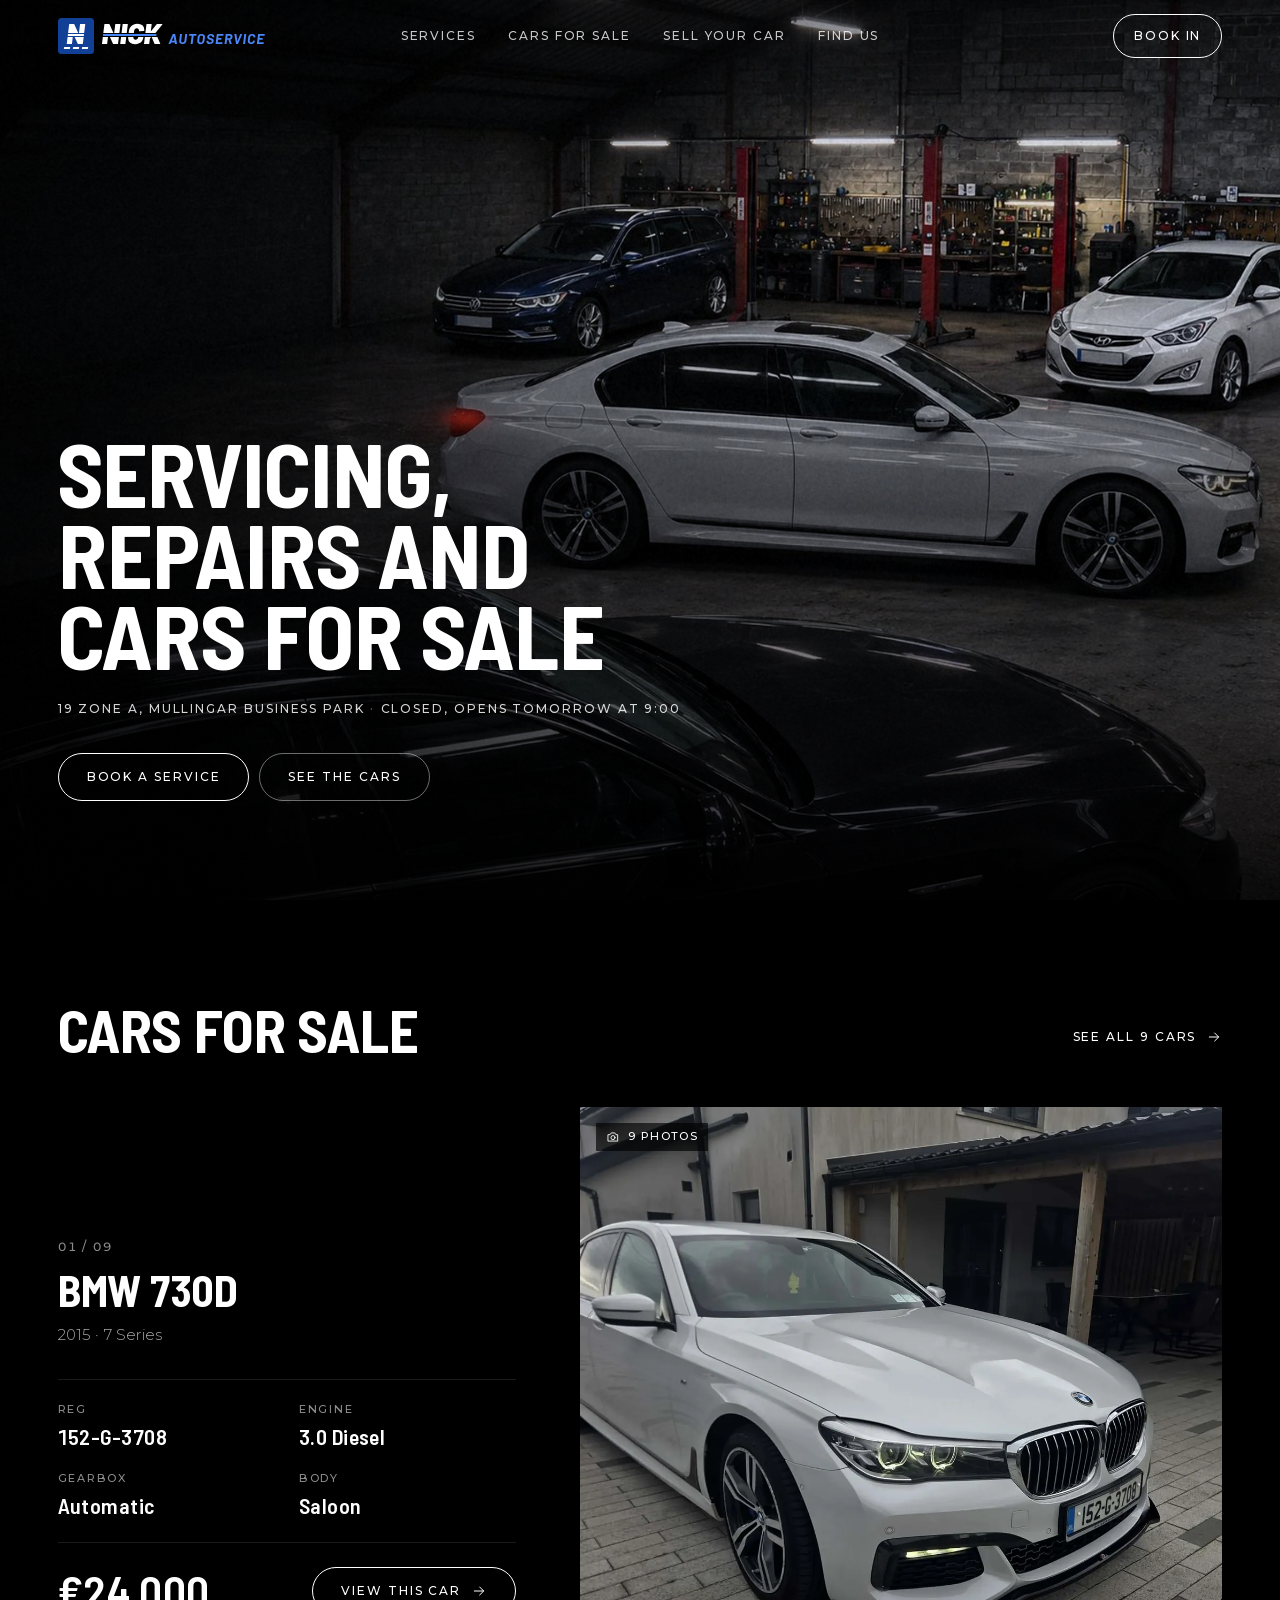
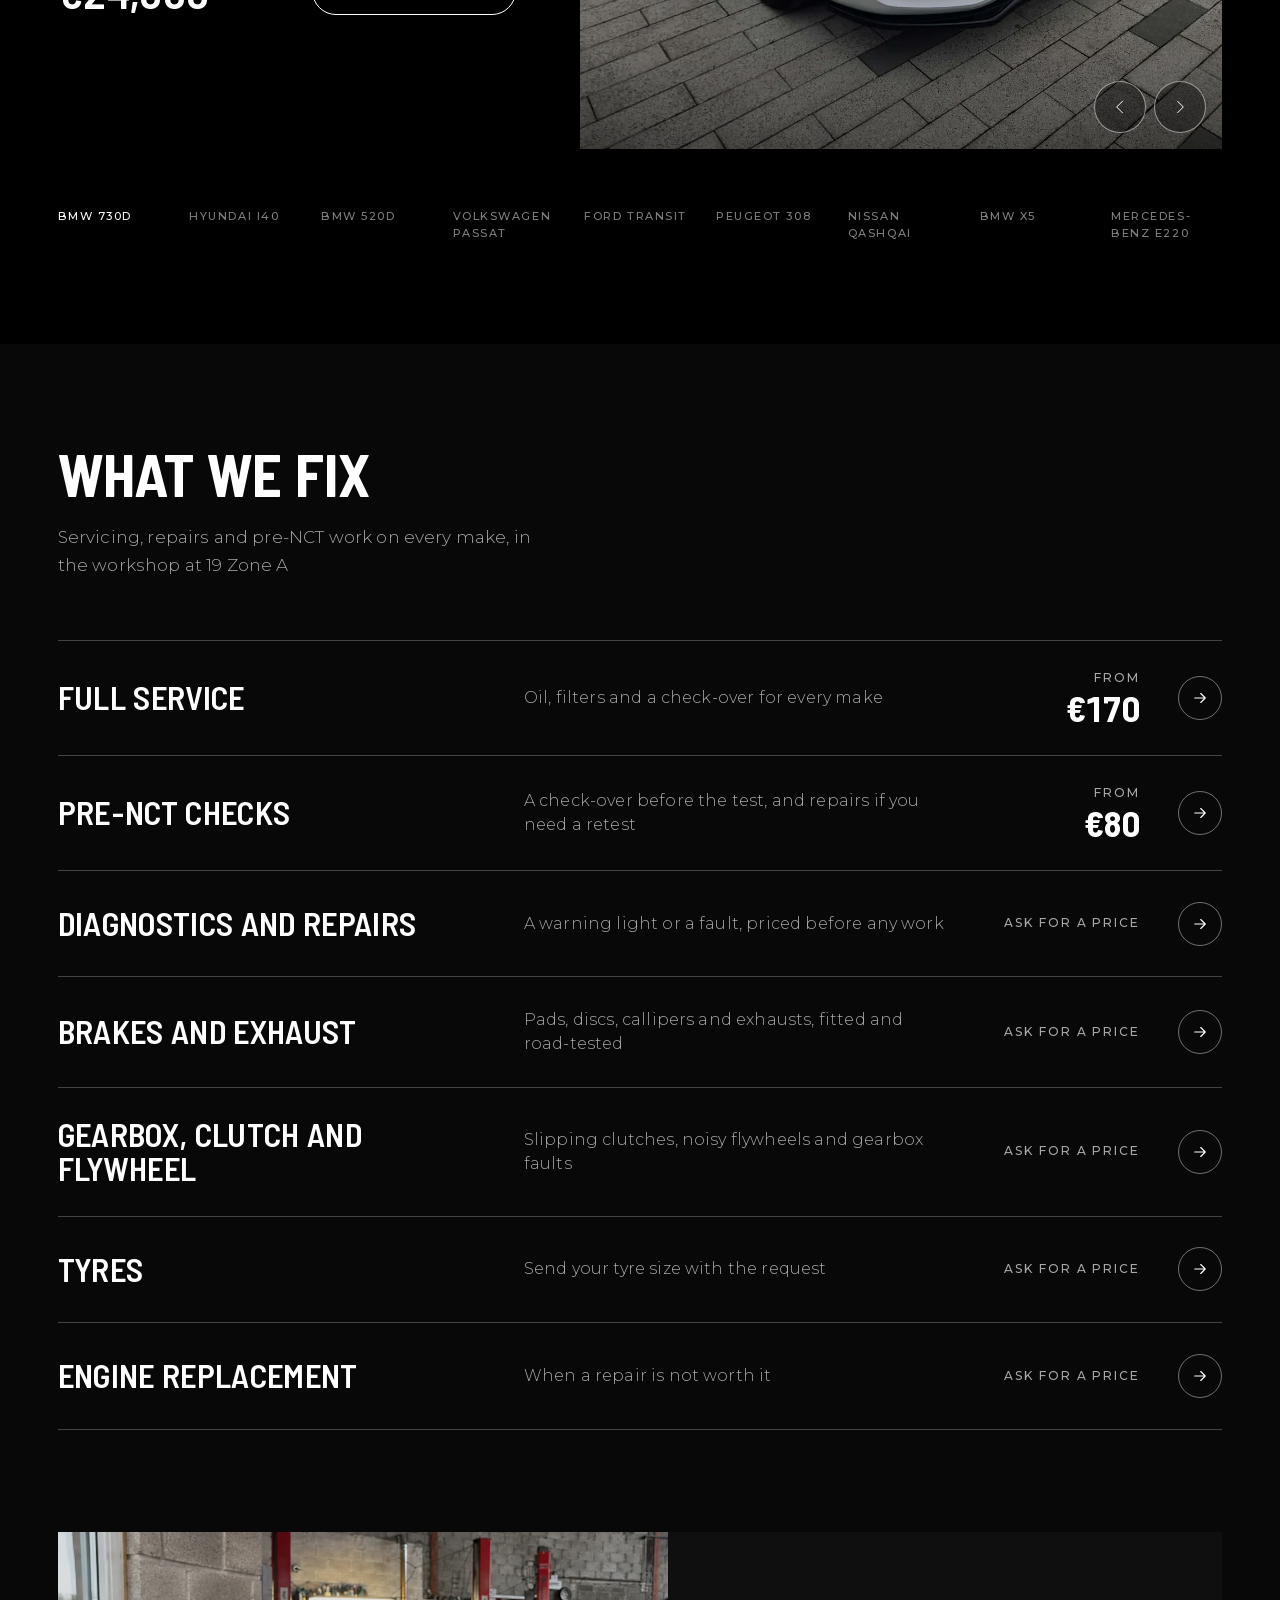
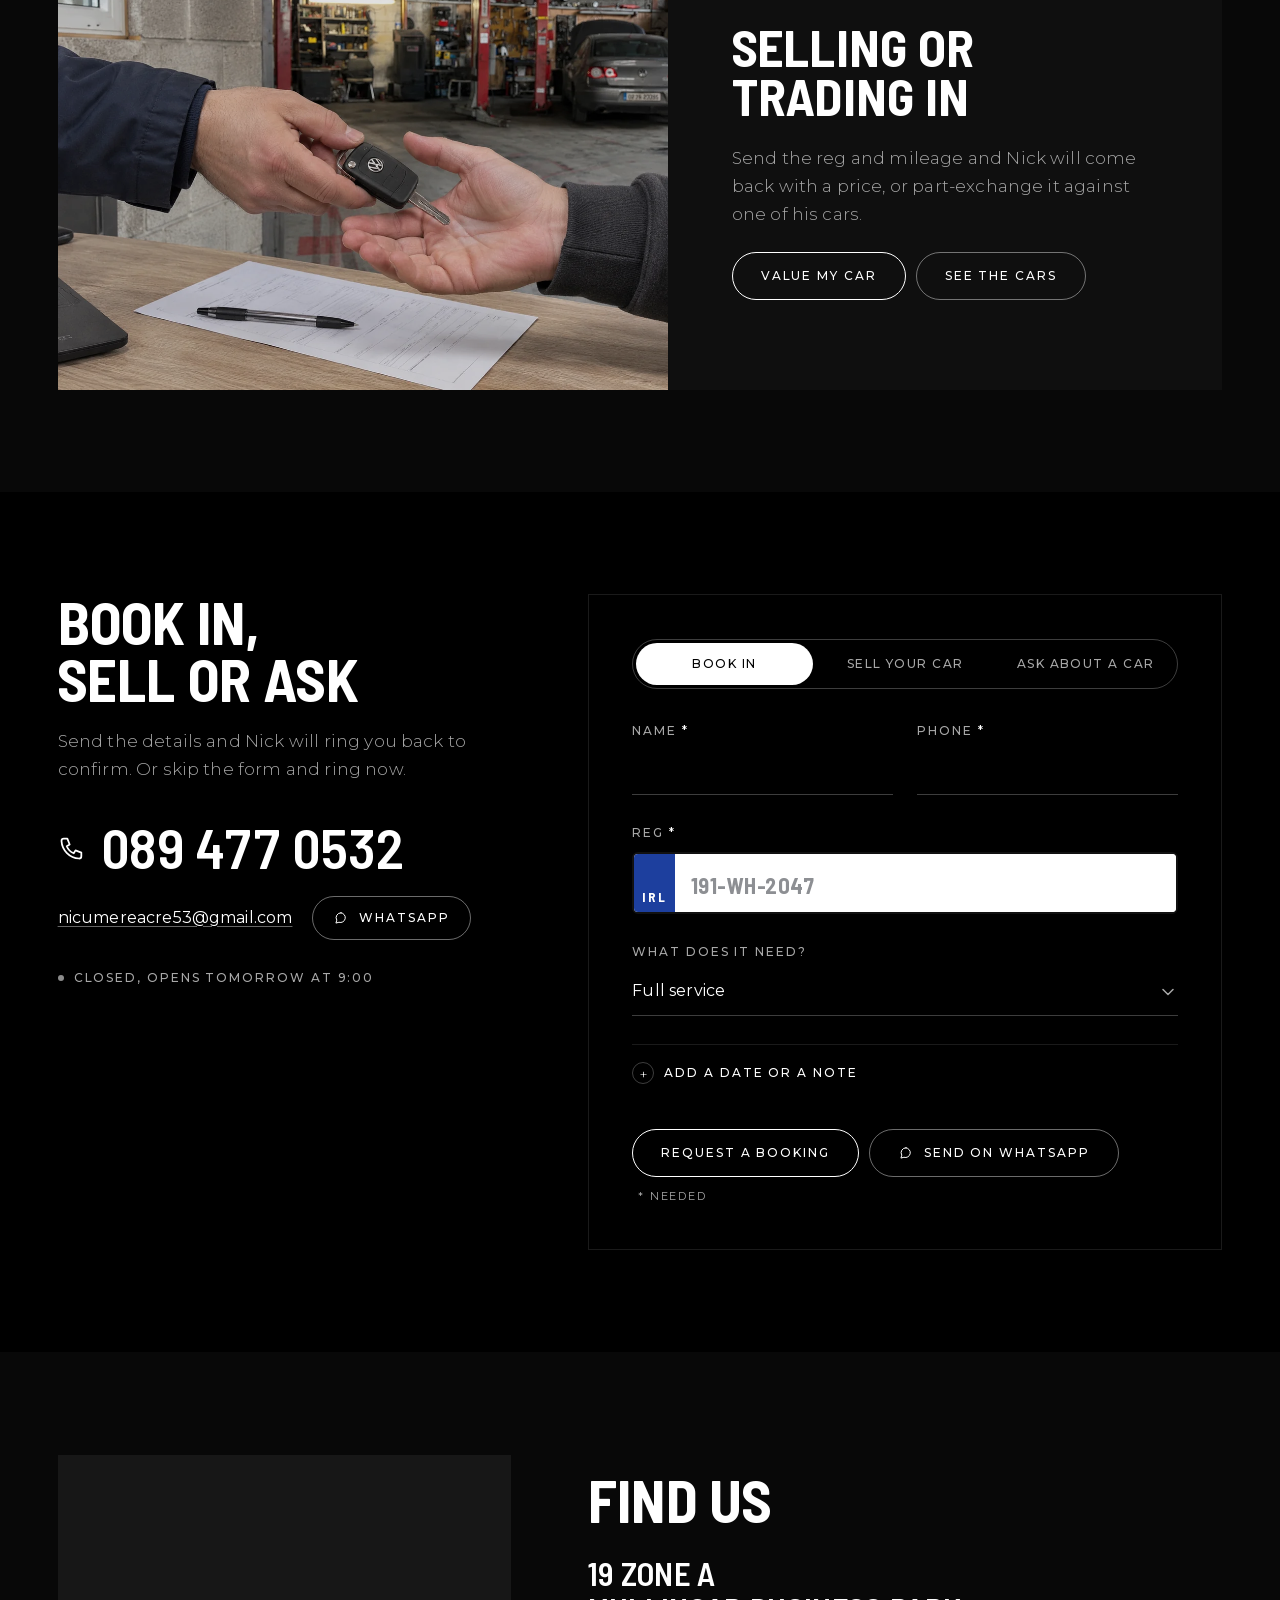
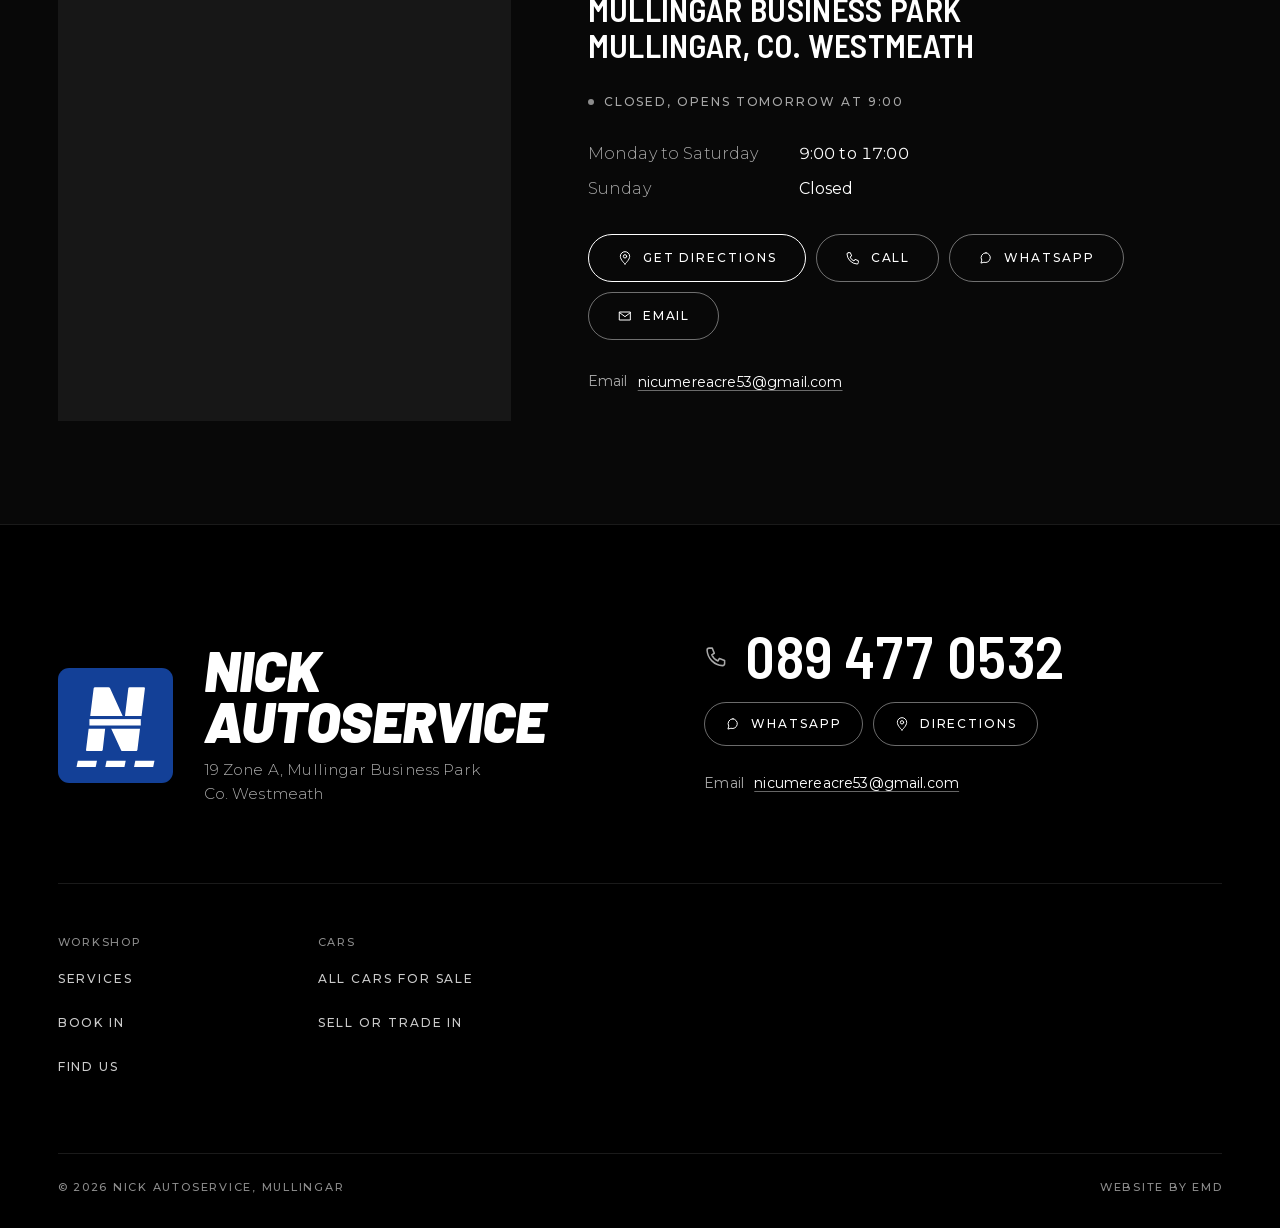
==== commit d80016b5: "What we fix: prices for the two fixed-price jobs, ask for the rest Full service from €170 and pre-NC" ====
--- a/index.html
+++ b/index.html
@@ -114,13 +114,13 @@
       <p class="lede">Servicing, repairs and pre-NCT work on every make, in the workshop at 19 Zone A</p>
     </div>
     <ul class="svc" id="jobs">
-        <li style="--i:0"><a class="sv" href="#book" data-mode="service" data-svc="Full service"><span class="sv-cap"><span class="jn">Full service</span><span class="jd">Oil, filters and a check-over for every make</span></span><span class="go"><svg class="ic" aria-hidden="true"><use href="#i-arrow"/></svg></span></a></li>
-        <li style="--i:1"><a class="sv" href="#book" data-mode="service" data-svc="Car repairs or warning light"><span class="sv-cap"><span class="jn">Diagnostics and repairs</span><span class="jd">A warning light or a fault, priced before any work</span></span><span class="go"><svg class="ic" aria-hidden="true"><use href="#i-arrow"/></svg></span></a></li>
-        <li style="--i:2"><a class="sv" href="#book" data-mode="service" data-svc="Pre-NCT check"><span class="sv-cap"><span class="jn">Pre-NCT checks</span><span class="jd">A check-over before the test, and repairs if you need a retest</span></span><span class="go"><svg class="ic" aria-hidden="true"><use href="#i-arrow"/></svg></span></a></li>
-        <li style="--i:3"><a class="sv" href="#book" data-mode="service" data-svc="Brakes or exhaust"><span class="sv-cap"><span class="jn">Brakes and exhaust</span><span class="jd">Pads, discs, callipers and exhausts, fitted and road-tested</span></span><span class="go"><svg class="ic" aria-hidden="true"><use href="#i-arrow"/></svg></span></a></li>
-        <li style="--i:4"><a class="sv" href="#book" data-mode="service" data-svc="Gearbox or flywheel"><span class="sv-cap"><span class="jn">Gearbox, clutch and flywheel</span><span class="jd">Slipping clutches, noisy flywheels and gearbox faults</span></span><span class="go"><svg class="ic" aria-hidden="true"><use href="#i-arrow"/></svg></span></a></li>
-        <li style="--i:5"><a class="sv" href="#book" data-mode="service" data-svc="Tyres"><span class="sv-cap"><span class="jn">Tyres</span><span class="jd">Ring with your size for a price</span></span><span class="go"><svg class="ic" aria-hidden="true"><use href="#i-arrow"/></svg></span></a></li>
-        <li style="--i:6"><a class="sv" href="#book" data-mode="service" data-svc="Engine replacement"><span class="sv-cap"><span class="jn">Engine replacement</span><span class="jd">When a repair is not worth it</span></span><span class="go"><svg class="ic" aria-hidden="true"><use href="#i-arrow"/></svg></span></a></li>
+        <li class="priced"><a class="sv" href="#book" data-mode="service" data-svc="Full service"><span class="sv-cap"><span class="jn">Full service</span><span class="jd">Oil, filters and a check-over for every make</span></span><span class="sv-price"><span class="pf">From</span><span class="pv">€170</span></span><span class="go"><svg class="ic" aria-hidden="true"><use href="#i-arrow"/></svg></span></a></li>
+        <li class="priced"><a class="sv" href="#book" data-mode="service" data-svc="Pre-NCT check"><span class="sv-cap"><span class="jn">Pre-NCT checks</span><span class="jd">A check-over before the test, and repairs if you need a retest</span></span><span class="sv-price"><span class="pf">From</span><span class="pv">€80</span></span><span class="go"><svg class="ic" aria-hidden="true"><use href="#i-arrow"/></svg></span></a></li>
+        <li><a class="sv" href="#book" data-mode="service" data-svc="Car repairs or warning light"><span class="sv-cap"><span class="jn">Diagnostics and repairs</span><span class="jd">A warning light or a fault, priced before any work</span></span><span class="sv-ask">Ask for a price</span><span class="go"><svg class="ic" aria-hidden="true"><use href="#i-arrow"/></svg></span></a></li>
+        <li><a class="sv" href="#book" data-mode="service" data-svc="Brakes or exhaust"><span class="sv-cap"><span class="jn">Brakes and exhaust</span><span class="jd">Pads, discs, callipers and exhausts, fitted and road-tested</span></span><span class="sv-ask">Ask for a price</span><span class="go"><svg class="ic" aria-hidden="true"><use href="#i-arrow"/></svg></span></a></li>
+        <li><a class="sv" href="#book" data-mode="service" data-svc="Gearbox or flywheel"><span class="sv-cap"><span class="jn">Gearbox, clutch and flywheel</span><span class="jd">Slipping clutches, noisy flywheels and gearbox faults</span></span><span class="sv-ask">Ask for a price</span><span class="go"><svg class="ic" aria-hidden="true"><use href="#i-arrow"/></svg></span></a></li>
+        <li><a class="sv" href="#book" data-mode="service" data-svc="Tyres"><span class="sv-cap"><span class="jn">Tyres</span><span class="jd">Send your tyre size with the request</span></span><span class="sv-ask">Ask for a price</span><span class="go"><svg class="ic" aria-hidden="true"><use href="#i-arrow"/></svg></span></a></li>
+        <li><a class="sv" href="#book" data-mode="service" data-svc="Engine replacement"><span class="sv-cap"><span class="jn">Engine replacement</span><span class="jd">When a repair is not worth it</span></span><span class="sv-ask">Ask for a price</span><span class="go"><svg class="ic" aria-hidden="true"><use href="#i-arrow"/></svg></span></a></li>
     </ul>
   </div>
 </section>
--- a/site.css
+++ b/site.css
@@ -354,24 +354,34 @@
 .lc .price{margin-top:auto;padding-top:14px;font:600 clamp(26px,2.2vw,30px)/1 var(--head);letter-spacing:.01em}
 .lc .price.ask{font:500 12px/1.2 var(--font);letter-spacing:var(--tl);color:var(--mut);padding-top:16px}
 
-/* what we fix: a list, not a gallery. Each job is a row: the name big in the
-   heading face, one line on what it covers, the round arrow. Rules between rows;
-   pointing at a row lifts it onto the first surface step */
+/* what we fix: a list, not a gallery. The two priced jobs first, then the rest,
+   which go to the form for a price. Each job is a row: the name big in the
+   heading face, one line on what it covers, the price ("From" stacked over the
+   figure) or "Ask for a price", the round arrow. Rules between rows; pointing
+   at a row lifts it onto the first surface step */
 .svc{list-style:none;margin:clamp(8px,1vw,16px) 0 0;padding:0;border-bottom:1px solid var(--line2)}
 .svc li{border-top:1px solid var(--line2)}
-.sv{position:relative;isolation:isolate;display:grid;grid-template-columns:minmax(0,5fr) minmax(0,6fr) 44px;align-items:center;gap:clamp(16px,3vw,48px);padding:clamp(22px,2.4vw,32px) 0;text-decoration:none}
+.sv{position:relative;isolation:isolate;display:grid;grid-template-columns:minmax(0,5fr) minmax(0,5fr) 150px 44px;align-items:center;gap:clamp(16px,3vw,48px);padding:clamp(22px,2.4vw,32px) 0;text-decoration:none}
 .sv::before{content:"";position:absolute;inset:0 calc(-1 * clamp(12px,1.6vw,24px));z-index:-1;background:var(--s1);opacity:0;transition:opacity .3s var(--out)}
 .sv:hover::before,.sv:focus-visible::before{opacity:1}
 .sv-cap{display:contents}
 .sv .jn{font:600 clamp(24px,2.6vw,40px)/1 var(--head);letter-spacing:.01em;text-transform:uppercase}
 .sv .jd{color:var(--mut);font-size:16px;font-weight:300;line-height:1.5}
+.sv-price{display:grid;justify-items:end;gap:6px;text-align:right}
+.sv-price .pf,.sv-ask{font:500 12px/1.2 var(--font);letter-spacing:var(--tl);text-transform:uppercase;color:var(--mut)}
+.sv-price .pv{font:700 clamp(30px,2.8vw,44px)/.9 var(--head);font-variant-numeric:tabular-nums;letter-spacing:.01em}
+.sv-ask{text-align:right}
 .sv .go{width:44px;height:44px;border-radius:999px;border:1px solid rgba(255,255,255,.42);display:grid;place-items:center;transition:background-color .25s,color .25s,border-color .25s,transform .3s var(--out)}
 .sv:focus-visible .go,.sv:hover .go{background:#fff;color:#000;border-color:#fff}
 @media(max-width:700px){
-  .sv{grid-template-columns:minmax(0,1fr) 44px;grid-template-rows:auto auto;column-gap:16px;row-gap:6px;padding:20px 0}
+  .sv{grid-template-columns:minmax(0,1fr) auto;column-gap:16px;row-gap:6px;padding:20px 0}
   .sv .jn{grid-column:1;font-size:22px}
-  .sv .jd{grid-column:1;grid-row:2;font-size:14px}
+  .sv .jd{grid-column:1;font-size:14px}
+  .sv-price{grid-column:2;grid-row:1 / span 2;align-self:center}
+  .sv-price .pv{font-size:32px}
+  .sv-ask{grid-column:1;text-align:left;margin-top:4px}
   .sv .go{grid-column:2;grid-row:1 / span 2;width:40px;height:40px}
+  .priced .sv .go{display:none}
 }
 
 /* footer with weight */
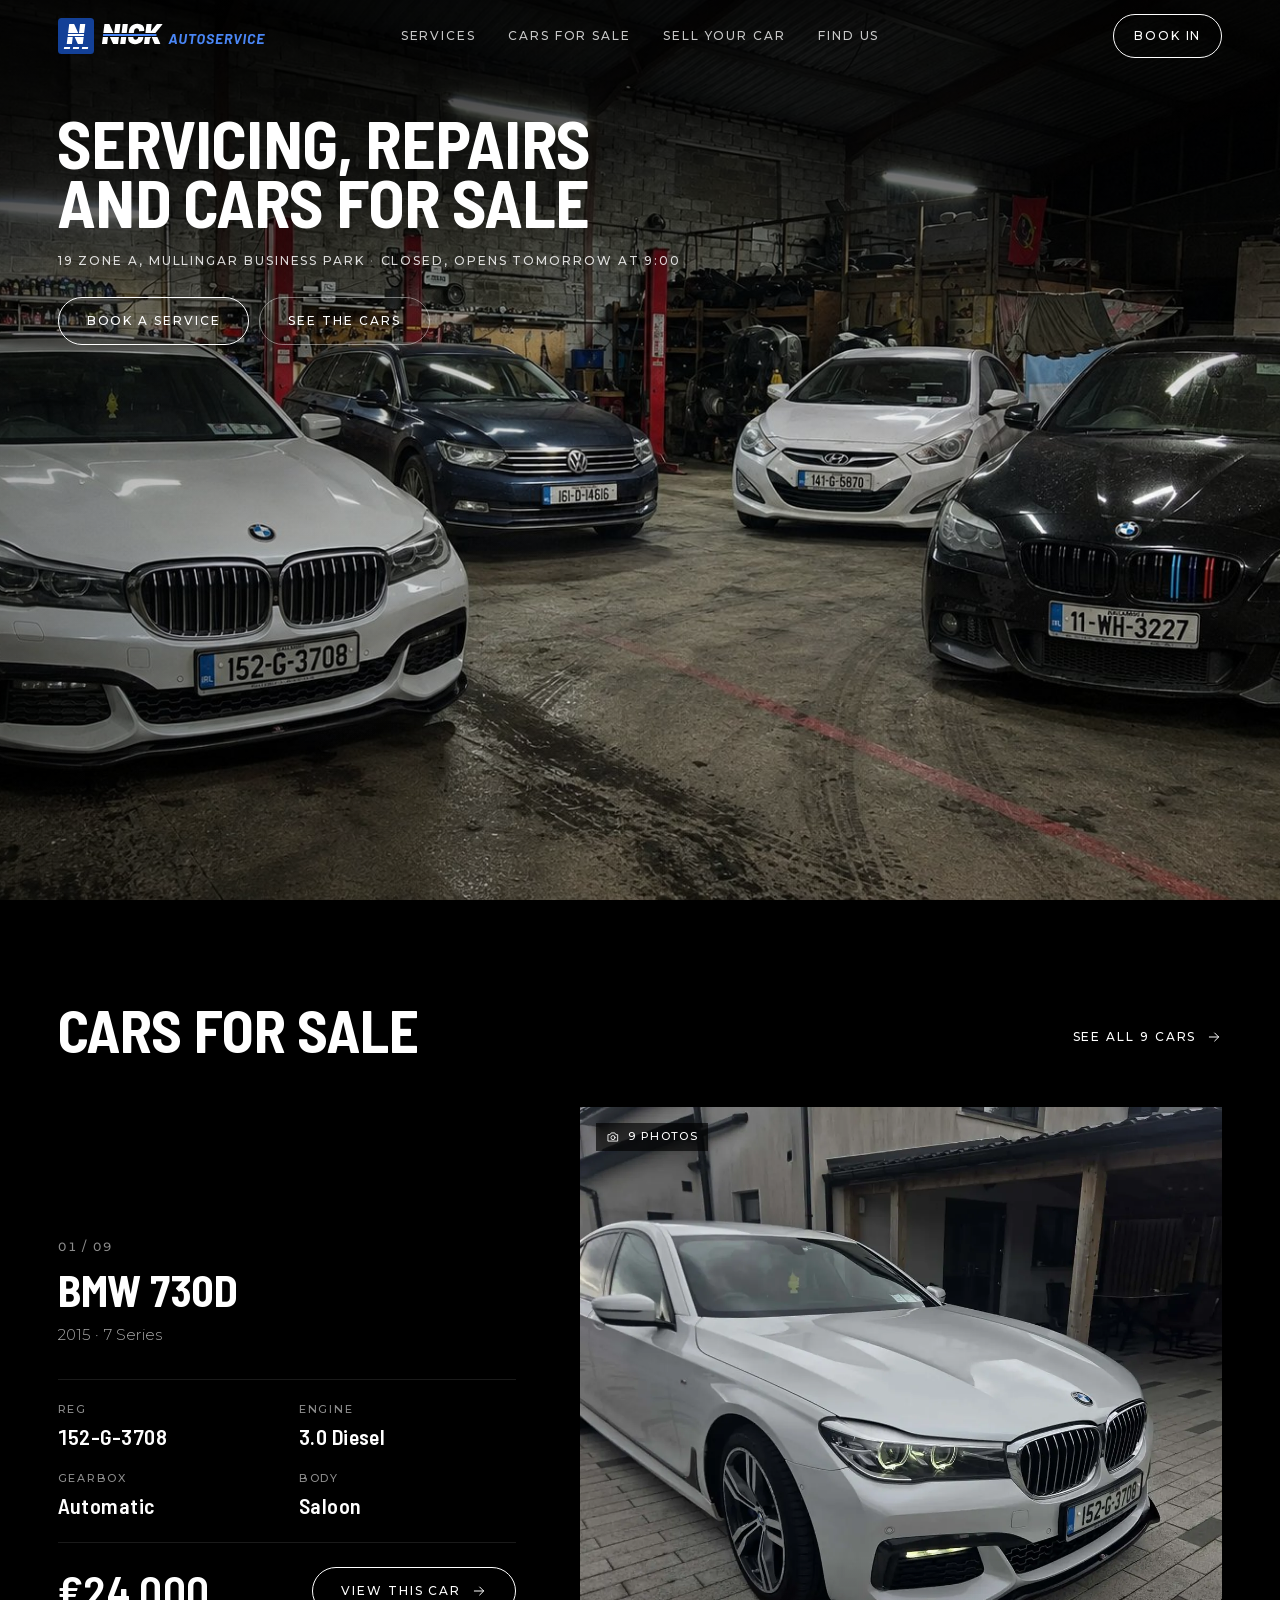
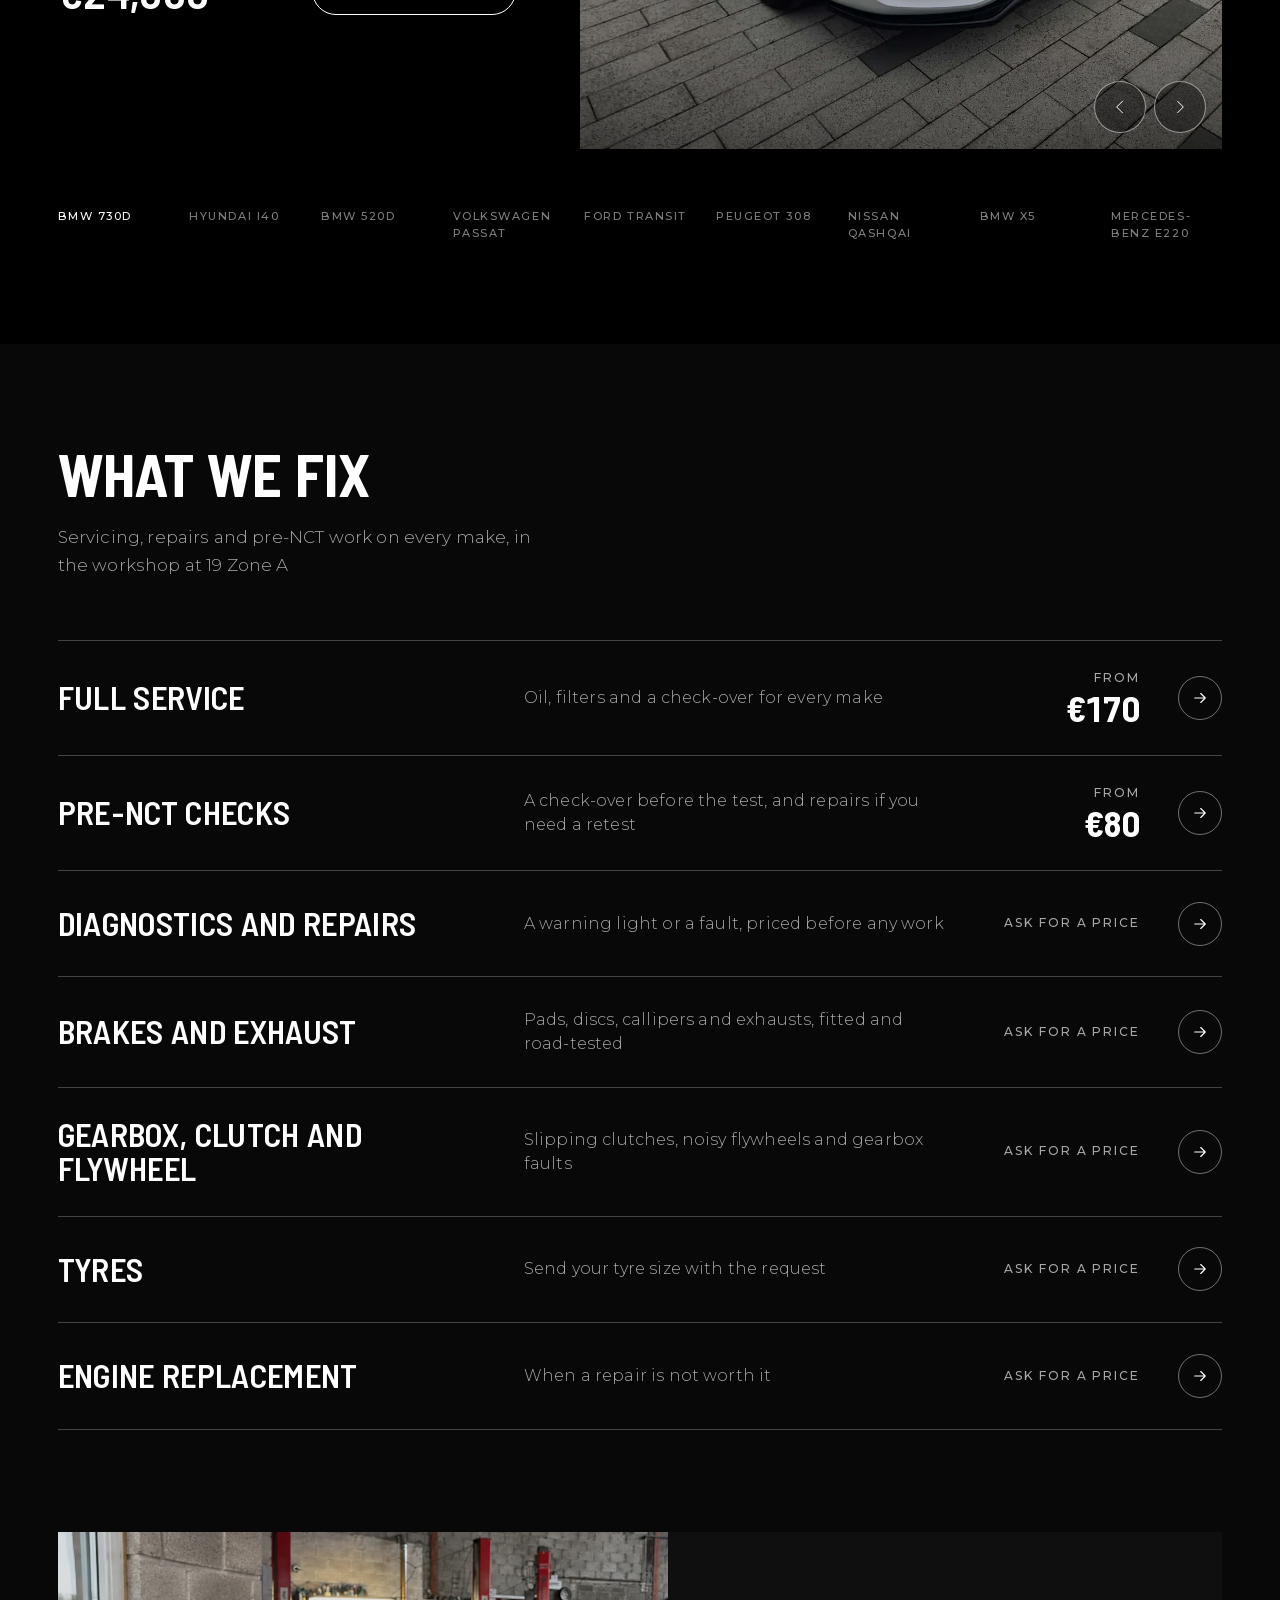
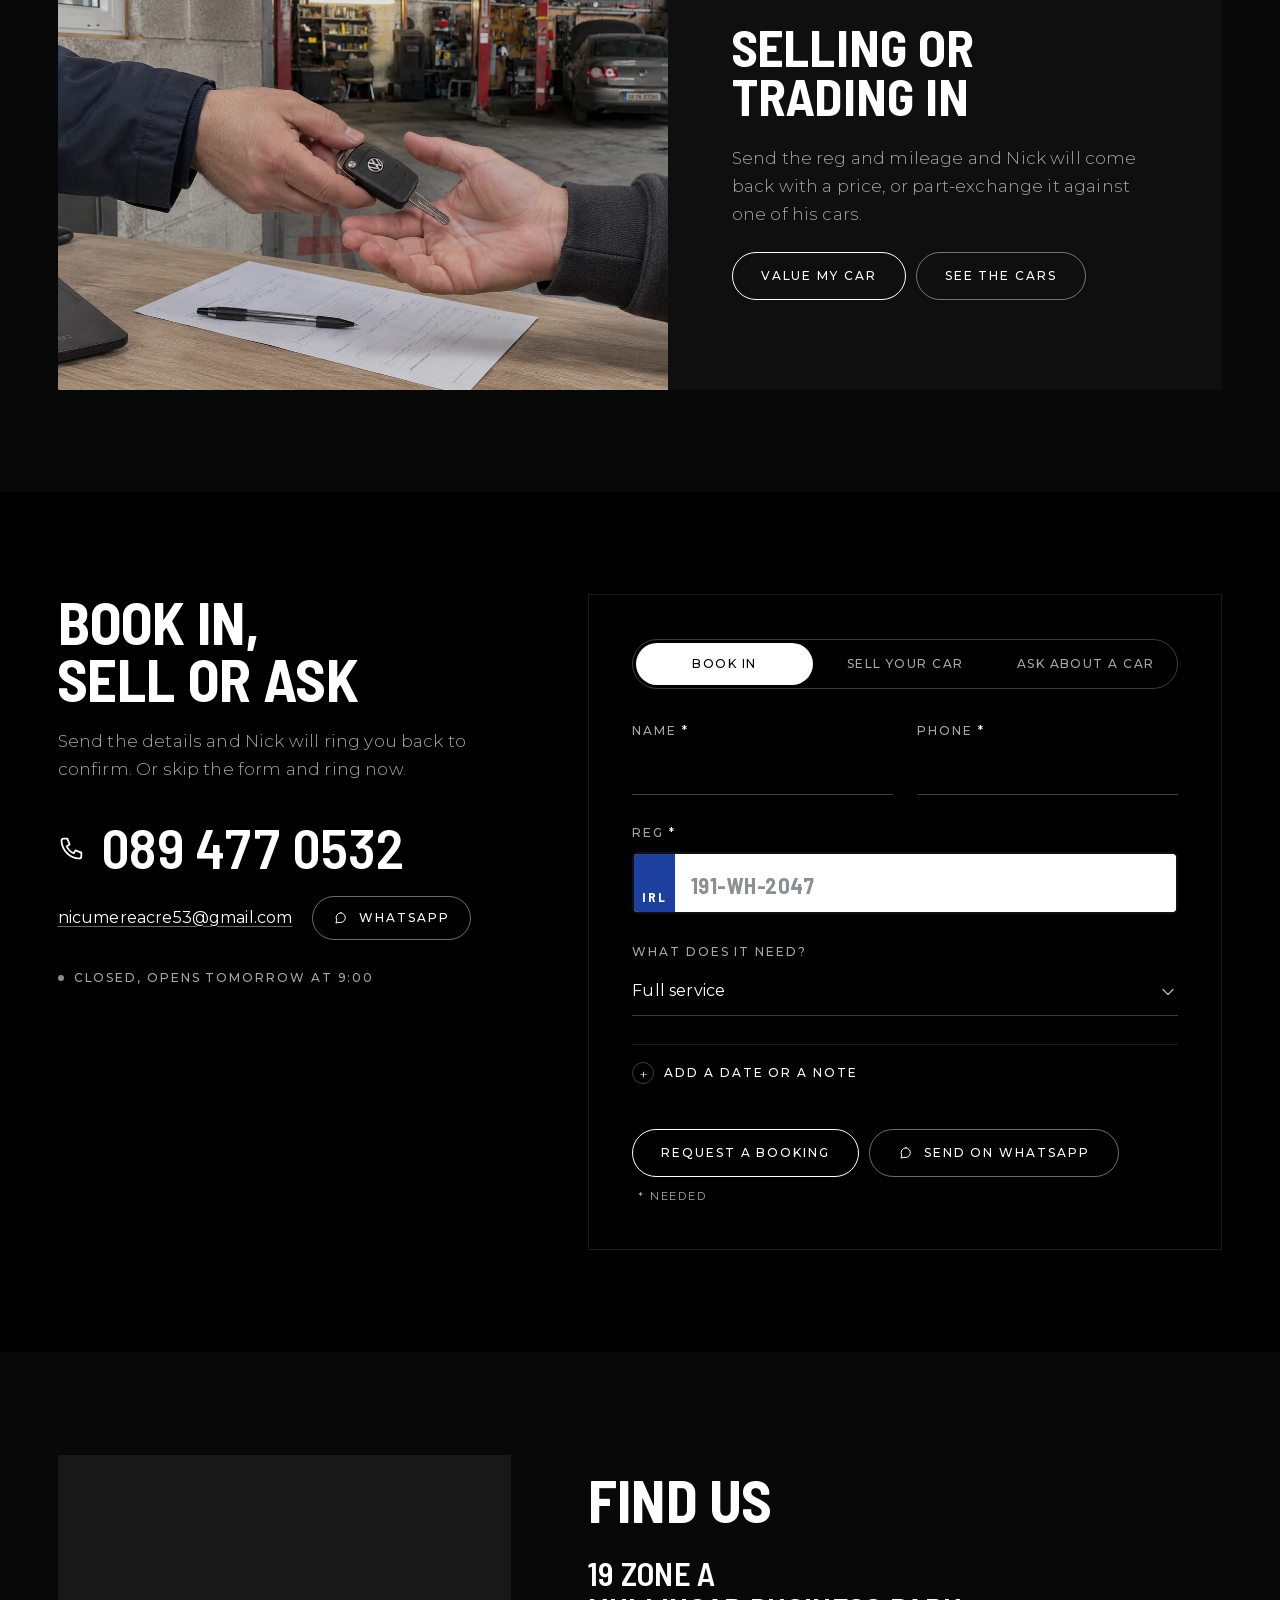
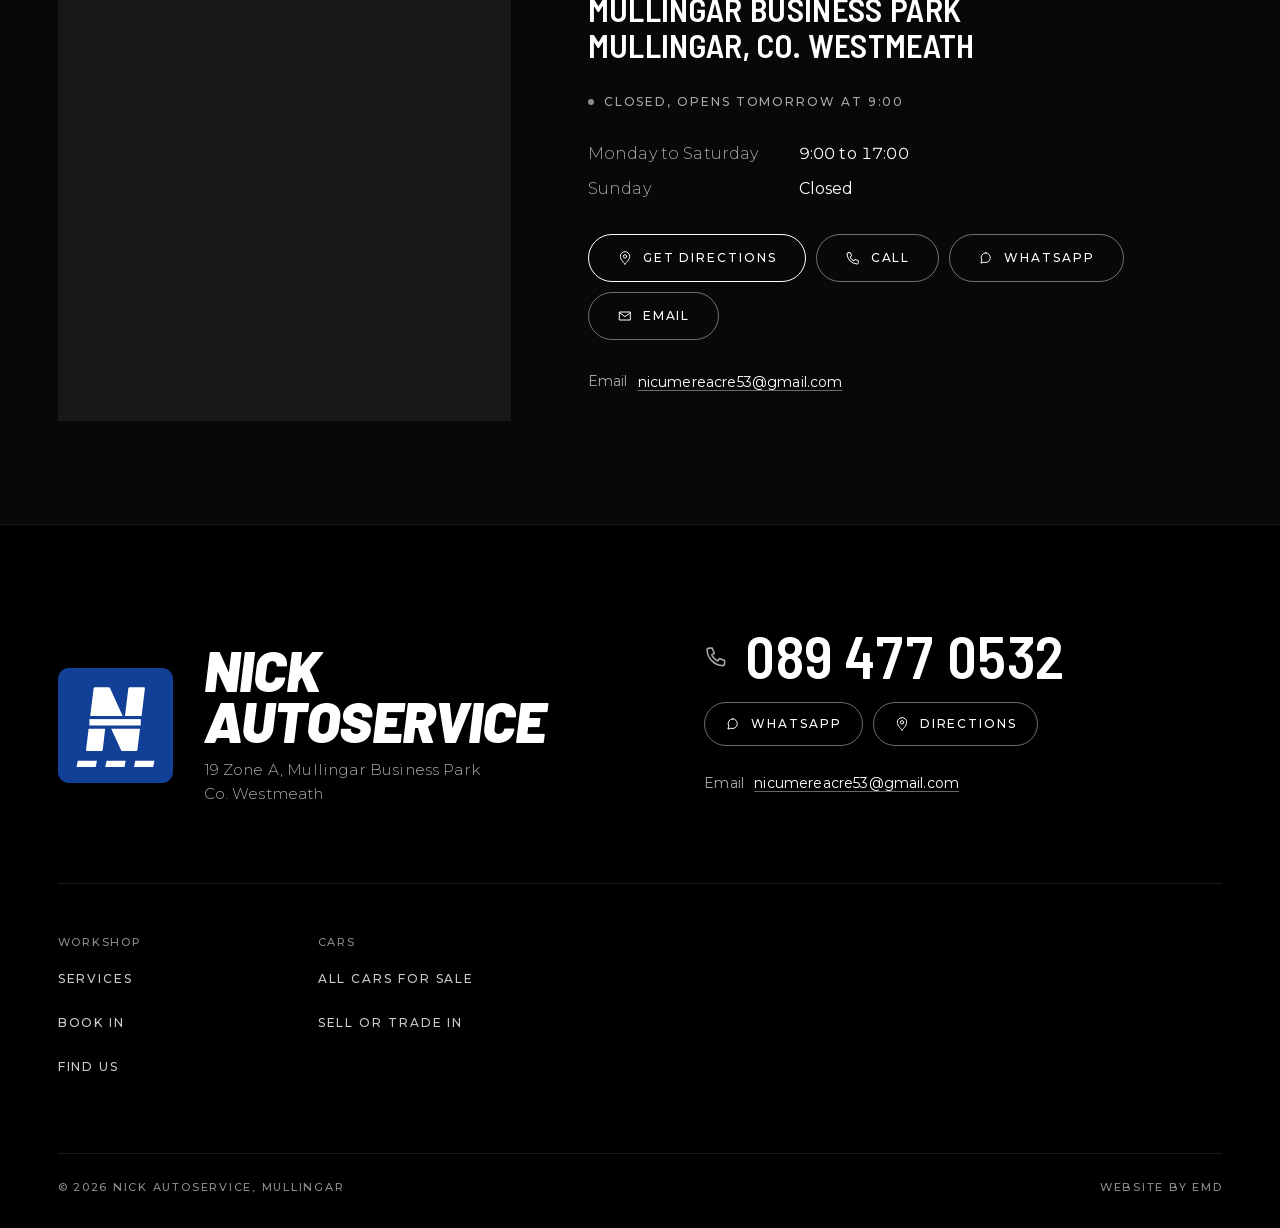
==== commit aca613b8: "Hero: new stills of the four cars with their real plates The owner's re-render (Grok), nose-out so e" ====
--- a/index.html
+++ b/index.html
@@ -41,8 +41,8 @@
 </script>
 <link rel="preload" href="fonts/barlow-semicondensed-700.woff" as="font" type="font/woff" crossorigin>
 <link rel="preload" href="fonts/montserrat-300-500.woff" as="font" type="font/woff" crossorigin>
-<link rel="preload" as="image" href="media/hero-night-poster.jpg" media="(min-aspect-ratio: 3/4)">
-<link rel="preload" as="image" href="media/hero-night-portrait-poster.jpg" media="(max-aspect-ratio: 3/4)">
+<link rel="preload" as="image" href="media/hero-cars.jpg" media="(min-aspect-ratio: 3/4)">
+<link rel="preload" as="image" href="media/hero-cars-portrait.jpg" media="(max-aspect-ratio: 3/4)">
 <link rel="preload" href="fonts/barlow-black-italic.woff2" as="font" type="font/woff2" crossorigin>
 <link rel="stylesheet" href="site.css">
 <script>document.documentElement.classList.add('js')</script>
@@ -74,10 +74,10 @@
 <main>
 <section class="hero" id="top" aria-labelledby="heroT">
   <article class="slide cars">
-    <video class="hvid" id="hvid" muted playsinline preload="none" poster="media/hero-night-poster.jpg" data-land="media/hero-night-once.mp4" data-port="media/hero-night-portrait-once.mp4" data-port-poster="media/hero-night-portrait-poster.jpg" role="img" aria-label="Nick Autoservice workshop at night: the lights come on over four of his cars for sale, a white BMW 730d, a blue Volkswagen Passat estate, a white Hyundai i40 and a black BMW 520d" style="--pos:58% 55%"></video>
+    <video class="hvid" id="hvid" muted playsinline preload="none" poster="media/hero-cars.jpg" data-port-poster="media/hero-cars-portrait.jpg" role="img" aria-label="Four of Nick's cars for sale in the workshop at night: a white BMW 730d, a blue Volkswagen Passat estate, a white Hyundai i40 and a black BMW 520d" style="--pos:50% 62%"></video>
     <div class="sc">
       <h1 class="st" id="heroT">Servicing, repairs and cars for sale</h1>
-      <p class="sd">19 Zone A, Mullingar Business Park<span class="sep">·</span><span data-status>Monday to Saturday, 9:00 to 17:00</span></p>
+      <p class="sd"><span class="sd-addr">19 Zone A, Mullingar Business Park</span><span class="sep">·</span><span data-status>Monday to Saturday, 9:00 to 17:00</span></p>
       <div class="btns"><a class="btn pri" href="#book" data-mode="service">Book a service</a><a class="btn sec" href="cars.html">See the cars</a></div>
     </div>
   </article>
@@ -234,14 +234,16 @@
 /* hero: one entrance on load (the photo settles, the words rise) */
 requestAnimationFrame(()=>requestAnimationFrame(()=>$('.hero .slide').classList.add('on')));
 
-/* hero clip: plays once (the lights come on) and holds on its last, lit frame. Poster only with reduced motion or Save-Data */
+/* hero: the still of Nick's four cars (portrait on phones). When the clip is back (data-land, data-port)
+   it plays once and holds on its last frame; poster only with reduced motion or Save-Data */
 {
   const v=$('#hvid');
   if(v){
     const port=matchMedia('(max-aspect-ratio: 3/4)').matches;
     if(port)v.poster=v.dataset.portPoster;
     const lite=NS.reduce||(navigator.connection&&navigator.connection.saveData);
-    if(!lite){v.src=port?v.dataset.port:v.dataset.land;v.preload='auto';const p=v.play();if(p&&p.catch)p.catch(()=>{})}
+    const clip=port?v.dataset.port:v.dataset.land;
+    if(clip&&!lite){v.src=clip;v.preload='auto';const p=v.play();if(p&&p.catch)p.catch(()=>{})}
   }
 }
 
--- a/site.css
+++ b/site.css
@@ -112,25 +112,31 @@
 }
 @media(max-width:560px){.logo{min-width:0}.logo img{width:152px;height:auto;max-width:100%}}
 
-/* hero: one photo, visible from the first paint; with JS it settles from a slight zoom and the words rise once */
+/* hero: one photo, visible from the first paint; with JS it settles from a slight zoom and the words rise once.
+   The words sit over the roof at the top, so the four cars and their plates stay clear */
 .hero{position:relative;height:100svh;min-height:600px;max-height:1080px;background:#000;color:#fff;overflow:hidden}
 .slide{position:absolute;inset:0}
 .slide>img{position:absolute;inset:0;width:100%;height:100%;object-fit:cover;object-position:var(--pos,50% 50%);transition:transform 2.6s var(--ease)}
-.slide::after{content:"";position:absolute;inset:0;background:linear-gradient(180deg,rgba(0,0,0,.42) 0,rgba(0,0,0,0) 18%,rgba(0,0,0,0) 38%,rgba(0,0,0,.84) 100%),linear-gradient(90deg,rgba(0,0,0,.38) 0,rgba(0,0,0,0) 62%)}
-.sc{position:absolute;z-index:1;left:var(--g);right:var(--g);bottom:clamp(56px,11vh,120px);max-width:980px}
-.st{font:700 clamp(44px,min(7vw,10.5vh),108px)/.9 var(--head);letter-spacing:0;text-transform:uppercase;max-width:12.5ch}
-.sd{margin-top:24px;font:500 12px/1.9 var(--font);letter-spacing:var(--tl);text-transform:uppercase;color:rgba(255,255,255,.84);max-width:80ch}
+.slide::after{content:"";position:absolute;inset:0;background:linear-gradient(180deg,rgba(0,0,0,.8) 0,rgba(0,0,0,.52) 22%,rgba(0,0,0,.12) 42%,rgba(0,0,0,0) 56%,rgba(0,0,0,.22) 100%),linear-gradient(90deg,rgba(0,0,0,.3) 0,rgba(0,0,0,0) 48%)}
+.sc{position:absolute;z-index:1;left:var(--g);right:var(--g);top:calc(var(--hh) + clamp(20px,4.5vh,52px));max-width:980px}
+.st{font:700 clamp(40px,min(5.2vw,8vh),84px)/.9 var(--head);letter-spacing:0;text-transform:uppercase;max-width:18ch}
+.sd{margin-top:18px;font:500 12px/1.9 var(--font);letter-spacing:var(--tl);text-transform:uppercase;color:rgba(255,255,255,.84);max-width:80ch}
 .sd .sep{opacity:.5;margin:0 .45em}
-.sc .btns{margin-top:32px}
+.sc .btns{margin-top:24px}
 .js .slide>img{transform:scale(1.05)}
 .js .slide .st,.js .slide .sd,.js .slide .btns{opacity:0;transform:translateY(22px);transition:opacity .8s var(--ease),transform 1s var(--ease)}
 .js .slide.on>img{transform:none}
 .js .slide.on .st,.js .slide.on .sd,.js .slide.on .btns{opacity:1;transform:none}
 .js .slide.on .sd{transition-delay:.1s}.js .slide.on .btns{transition-delay:.2s}
-@media(max-width:560px){.sd .sep{display:none}.sd [data-status]{display:block;margin-top:2px}}
+@media(max-width:560px){
+  .sd{margin-top:12px}
+  .sd .sd-addr,.sd .sep{display:none}
+  .sc .btns{flex-wrap:nowrap;margin-top:16px}
+  .sc .btns .btn{flex:1 1 0;min-width:0;padding-inline:12px}
+}
 @media(max-width:760px){
   .slide.cars>img{object-position:70% 50%}
-  .sc{bottom:48px}
+  .sc{top:calc(var(--hh) + 12px)}
   .st{max-width:none}
 }
 
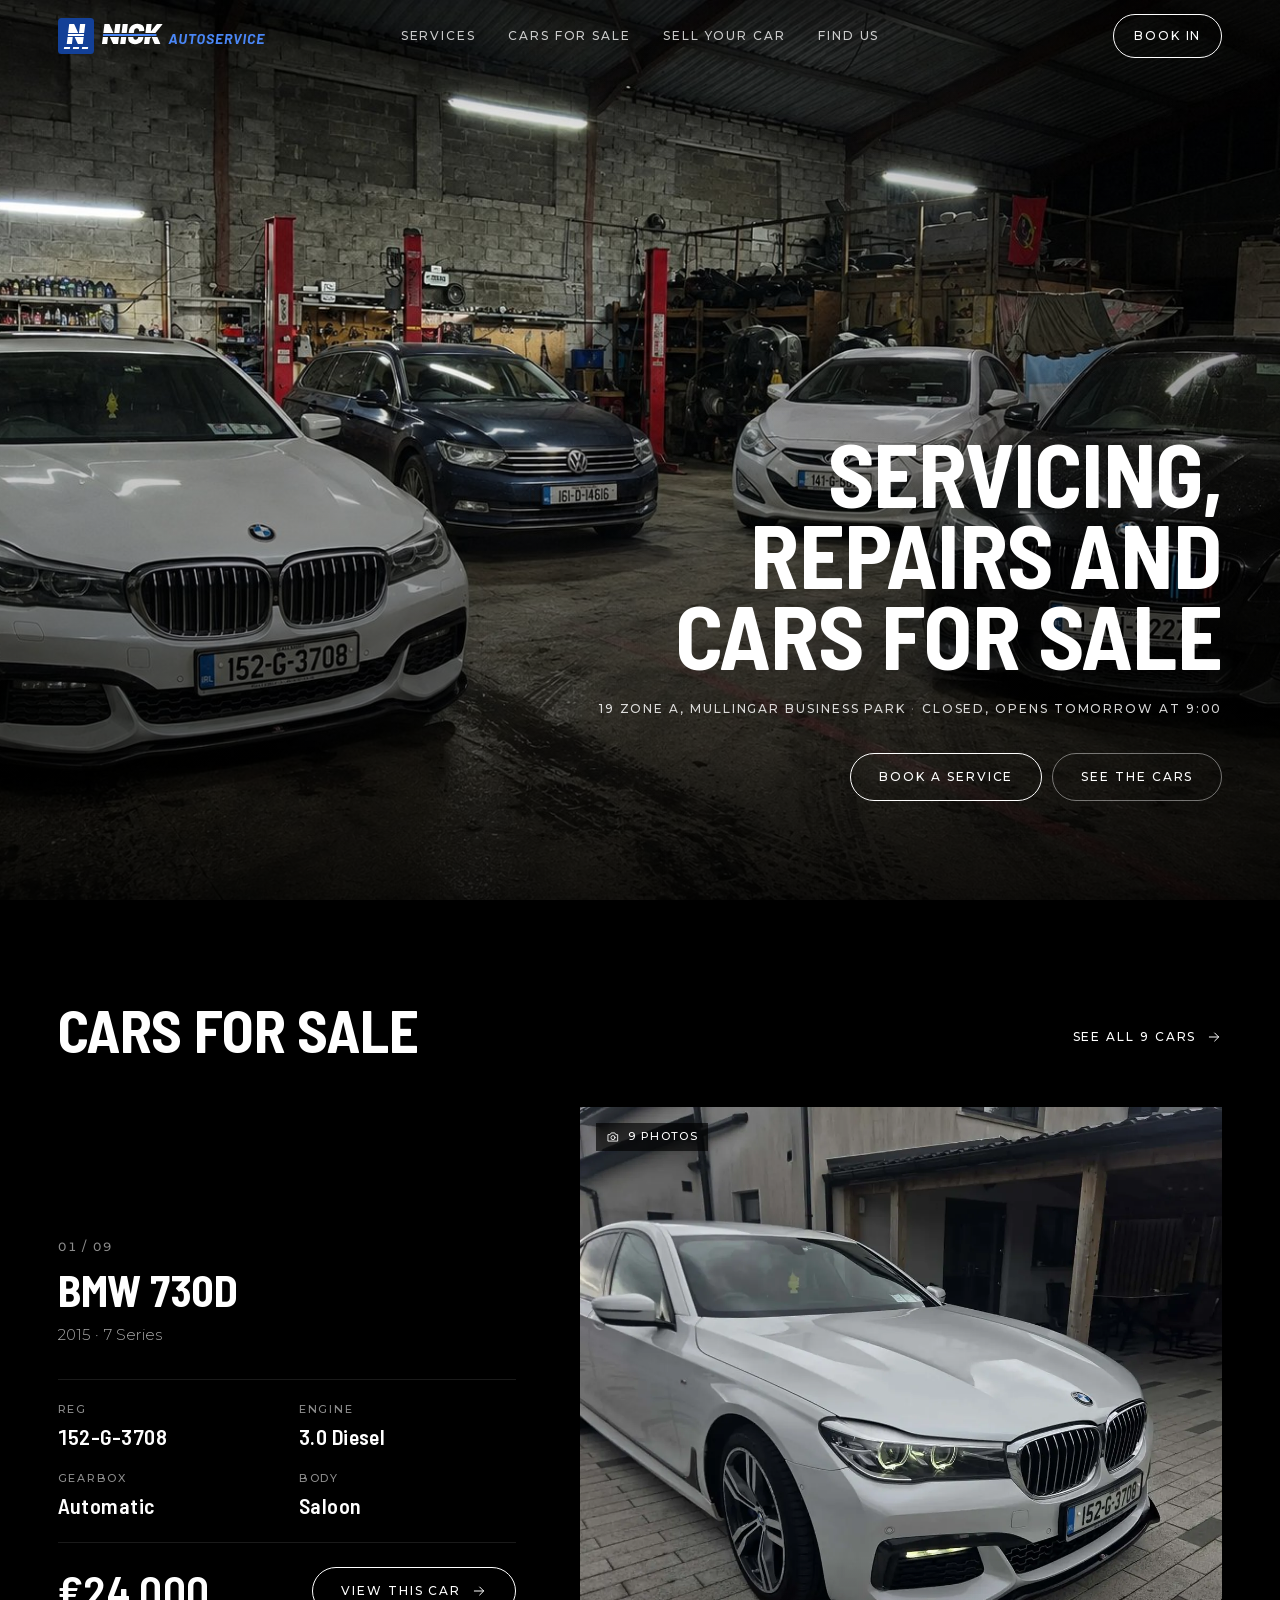
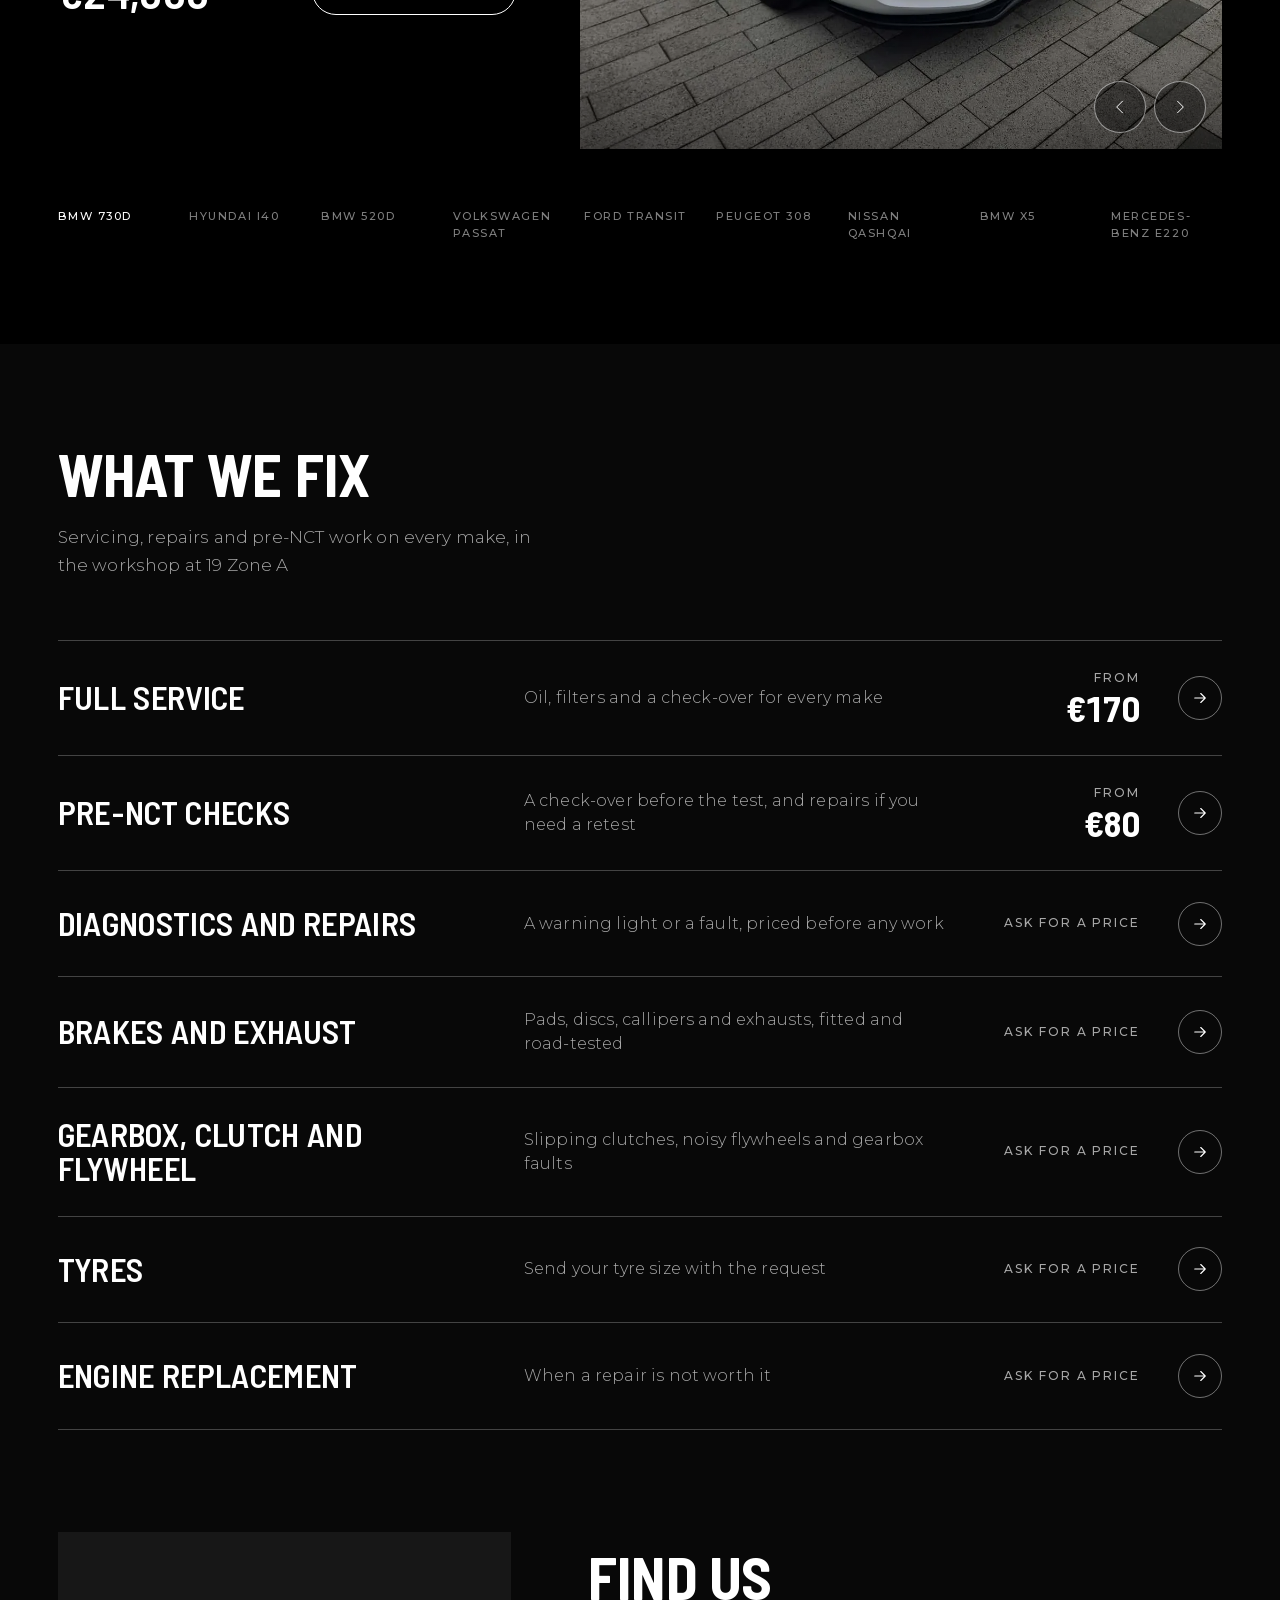
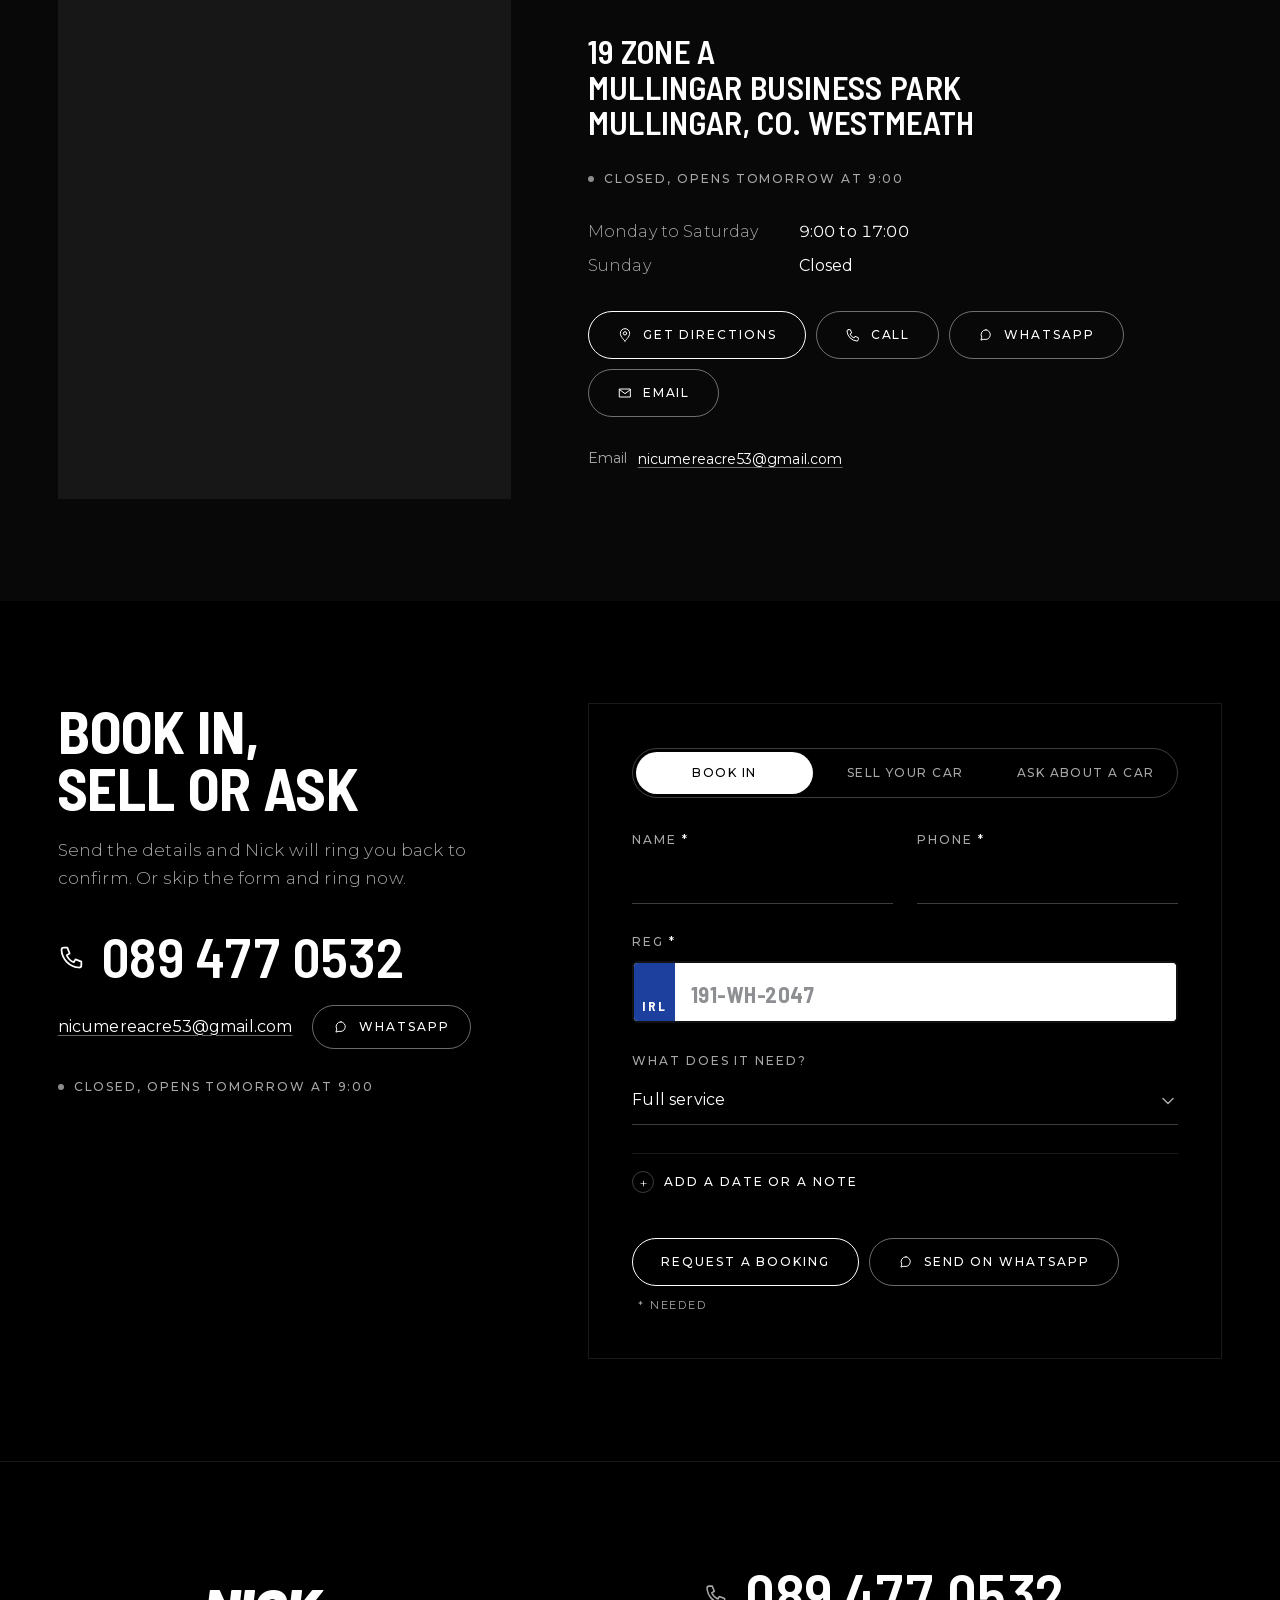
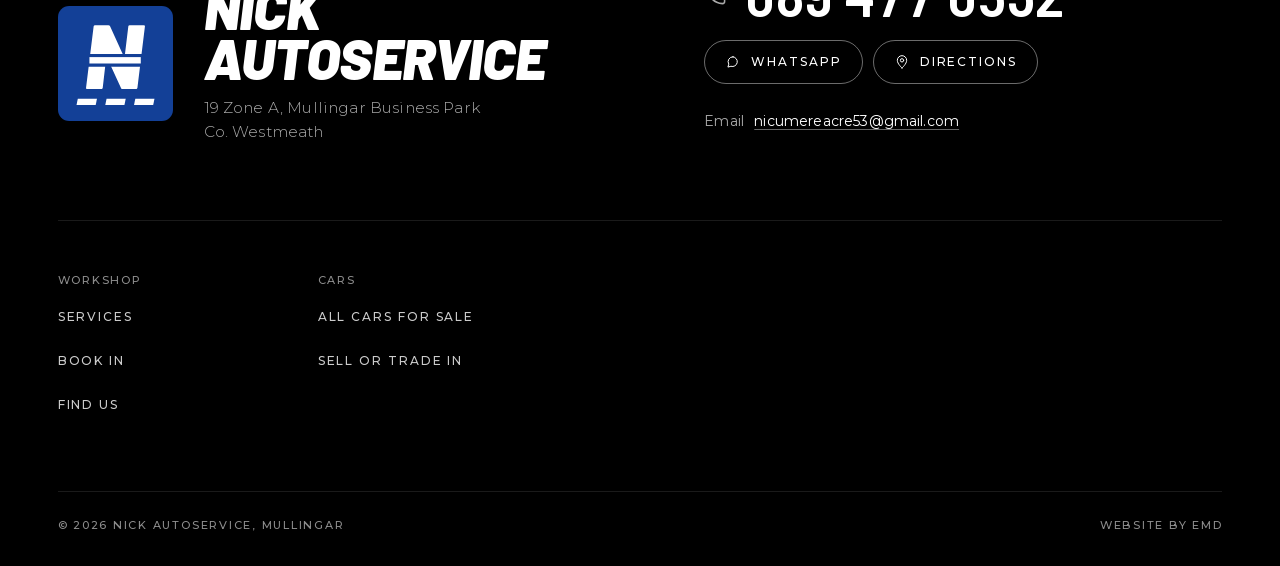
==== commit 6354836a: "Take out the selling section; Find us with the map moves into its place The order is now services, f" ====
--- a/index.html
+++ b/index.html
@@ -63,7 +63,7 @@
 
 <header class="hd" id="hd">
   <a class="logo" href="#top" aria-label="Nick Autoservice, home"><img src="logo.svg" alt="" width="207" height="36"></a>
-  <nav class="nav" id="nav" aria-label="Main"><a href="#services">Services</a><a href="cars.html">Cars for sale</a><a href="#sell">Sell your car</a><a href="#visit">Find us</a><span class="nav-act"><a class="btn pri" href="#book" data-mode="service">Book a service</a><a class="btn" href="tel:+353894770532"><svg class="ic" aria-hidden="true"><use href="#i-phone"/></svg>Call 089 477 0532</a></span></nav>
+  <nav class="nav" id="nav" aria-label="Main"><a href="#services">Services</a><a href="cars.html">Cars for sale</a><a href="#book" data-mode="sell">Sell your car</a><a href="#visit">Find us</a><span class="nav-act"><a class="btn pri" href="#book" data-mode="service">Book a service</a><a class="btn" href="tel:+353894770532"><svg class="ic" aria-hidden="true"><use href="#i-phone"/></svg>Call 089 477 0532</a></span></nav>
   <div class="hd-end">
     <a class="btn pri sm hd-book" href="#book" data-mode="service">Book in</a>
     <a class="hd-call" href="tel:+353894770532" aria-label="Call 089 477 0532"><svg class="ic" aria-hidden="true"><use href="#i-phone"/></svg></a>
@@ -124,17 +124,22 @@
     </ul>
   </div>
 </section>
-
-<section class="band sell" id="sell" aria-labelledby="sellT">
-  <div class="split">
-    <img src="img/key-handover-v2-1200.webp" srcset="img/key-handover-v2-600.webp 600w, img/key-handover-v2-1200.webp 1200w" sizes="(max-width:860px) 100vw, 640px" width="1200" height="900" loading="lazy" decoding="async" alt="Car keys handed over across a worn wooden desk in the workshop">
-    <div class="tb">
-      <h2 class="h2" id="sellT">Selling or trading in</h2>
-      <p>Send the reg and mileage and Nick will come back with a price, or part-exchange it against one of his cars.</p>
-      <div class="btns"><a class="btn pri" href="#book" data-mode="sell">Value my car</a><a class="btn sec" href="cars.html">See the cars</a></div>
-    </div>
-  </div>
-</section>
+<section class="band find" id="visit" aria-labelledby="findT"><div class="find-in">
+  <figure class="find-map"><iframe src="https://maps.google.com/maps?q=Nick%20Autoservice%2C%20Mullingar%20Business%20Park%2C%20Mullingar&amp;z=15&amp;output=embed" title="Map of Nick Autoservice at Mullingar Business Park" loading="lazy" referrerpolicy="no-referrer-when-downgrade" allowfullscreen></iframe></figure>
+  <div>
+    <h2 class="h2" id="findT">Find us</h2>
+    <address class="addr">19 Zone A<br>Mullingar Business Park<br>Mullingar, Co. Westmeath</address>
+    <p class="status" data-status>Monday to Saturday, 9:00 to 17:00</p>
+    <dl class="hours"><dt>Monday to Saturday</dt><dd>9:00 to 17:00</dd><dt>Sunday</dt><dd>Closed</dd></dl>
+    <div class="btns">
+      <a class="btn pri" href="https://www.google.com/maps/search/?api=1&amp;query=Nick+Autoservice+Mullingar+Business+Park" target="_blank" rel="noopener noreferrer"><svg class="ic" aria-hidden="true"><use href="#i-pin"/></svg>Get directions</a>
+      <a class="btn sec" href="tel:+353894770532"><svg class="ic" aria-hidden="true"><use href="#i-phone"/></svg>Call</a>
+      <a class="btn sec" href="https://wa.me/353894770532" target="_blank" rel="noopener noreferrer"><svg class="ic" aria-hidden="true"><use href="#i-wa"/></svg>WhatsApp</a>
+      <a class="btn sec" href="mailto:nicumereacre53@gmail.com"><svg class="ic" aria-hidden="true"><use href="#i-mail"/></svg>Email</a>
+    </div>
+    <p class="find-mail">Email <a class="mail" data-mail-text href="mailto:nicumereacre53@gmail.com">nicumereacre53@gmail.com</a></p>
+  </div>
+</div></section>
 
 <section class="band book-sec" id="book" aria-labelledby="bookT"><div class="book">
   <div>
@@ -182,23 +187,6 @@
     <div class="done" id="done" hidden tabindex="-1"><h3 id="doneT">Thanks, Nick will get back to you</h3><p>He will ring you back. For anything urgent, ring <a class="mail" href="tel:+353894770532">089 477 0532</a>.</p><button class="btn sec" type="button" id="again">Send another</button></div>
   </div>
 </div></section>
-
-<section class="band find" id="visit" aria-labelledby="findT"><div class="find-in">
-  <figure class="find-map"><iframe src="https://maps.google.com/maps?q=Nick%20Autoservice%2C%20Mullingar%20Business%20Park%2C%20Mullingar&amp;z=15&amp;output=embed" title="Map of Nick Autoservice at Mullingar Business Park" loading="lazy" referrerpolicy="no-referrer-when-downgrade" allowfullscreen></iframe></figure>
-  <div>
-    <h2 class="h2" id="findT">Find us</h2>
-    <address class="addr">19 Zone A<br>Mullingar Business Park<br>Mullingar, Co. Westmeath</address>
-    <p class="status" data-status>Monday to Saturday, 9:00 to 17:00</p>
-    <dl class="hours"><dt>Monday to Saturday</dt><dd>9:00 to 17:00</dd><dt>Sunday</dt><dd>Closed</dd></dl>
-    <div class="btns">
-      <a class="btn pri" href="https://www.google.com/maps/search/?api=1&amp;query=Nick+Autoservice+Mullingar+Business+Park" target="_blank" rel="noopener noreferrer"><svg class="ic" aria-hidden="true"><use href="#i-pin"/></svg>Get directions</a>
-      <a class="btn sec" href="tel:+353894770532"><svg class="ic" aria-hidden="true"><use href="#i-phone"/></svg>Call</a>
-      <a class="btn sec" href="https://wa.me/353894770532" target="_blank" rel="noopener noreferrer"><svg class="ic" aria-hidden="true"><use href="#i-wa"/></svg>WhatsApp</a>
-      <a class="btn sec" href="mailto:nicumereacre53@gmail.com"><svg class="ic" aria-hidden="true"><use href="#i-mail"/></svg>Email</a>
-    </div>
-    <p class="find-mail">Email <a class="mail" data-mail-text href="mailto:nicumereacre53@gmail.com">nicumereacre53@gmail.com</a></p>
-  </div>
-</div></section>
 </main>
 
 <footer class="ft">
@@ -221,7 +209,7 @@
   </div>
   <div class="wrap ft-top">
     <nav aria-label="Workshop"><h2 class="ft-h">Workshop</h2><a href="#services">Services</a><a href="#book">Book in</a><a href="#visit">Find us</a></nav>
-    <nav aria-label="Cars"><h2 class="ft-h">Cars</h2><a href="cars.html">All cars for sale</a><a href="#sell">Sell or trade in</a></nav>
+    <nav aria-label="Cars"><h2 class="ft-h">Cars</h2><a href="cars.html">All cars for sale</a><a href="#book" data-mode="sell">Sell or trade in</a></nav>
   </div>
   <div class="wrap legal"><span>© 2026 Nick Autoservice, Mullingar</span><span>Website by EMD</span></div>
 </footer>
@@ -343,6 +331,8 @@
   if(D.svc)$('#fSvc').value=D.svc;
 });
 setMode('service');
+/* links from the car pages (index.html#sell) open the form on its sell tab */
+if(location.hash==='#sell'){setMode('sell');$('#book').scrollIntoView()}
 }
 </script>
 </body>
--- a/site.css
+++ b/site.css
@@ -112,31 +112,31 @@
 }
 @media(max-width:560px){.logo{min-width:0}.logo img{width:152px;height:auto;max-width:100%}}
 
-/* hero: one photo, visible from the first paint; with JS it settles from a slight zoom and the words rise once.
-   The words sit over the roof at the top, so the four cars and their plates stay clear */
+/* hero: one photo, visible from the first paint; with JS it settles from a slight zoom and the words rise once */
 .hero{position:relative;height:100svh;min-height:600px;max-height:1080px;background:#000;color:#fff;overflow:hidden}
 .slide{position:absolute;inset:0}
 .slide>img{position:absolute;inset:0;width:100%;height:100%;object-fit:cover;object-position:var(--pos,50% 50%);transition:transform 2.6s var(--ease)}
-.slide::after{content:"";position:absolute;inset:0;background:linear-gradient(180deg,rgba(0,0,0,.8) 0,rgba(0,0,0,.52) 22%,rgba(0,0,0,.12) 42%,rgba(0,0,0,0) 56%,rgba(0,0,0,.22) 100%),linear-gradient(90deg,rgba(0,0,0,.3) 0,rgba(0,0,0,0) 48%)}
-.sc{position:absolute;z-index:1;left:var(--g);right:var(--g);top:calc(var(--hh) + clamp(20px,4.5vh,52px));max-width:980px}
-.st{font:700 clamp(40px,min(5.2vw,8vh),84px)/.9 var(--head);letter-spacing:0;text-transform:uppercase;max-width:18ch}
-.sd{margin-top:18px;font:500 12px/1.9 var(--font);letter-spacing:var(--tl);text-transform:uppercase;color:rgba(255,255,255,.84);max-width:80ch}
+.slide::after{content:"";position:absolute;inset:0;background:linear-gradient(180deg,rgba(0,0,0,.42) 0,rgba(0,0,0,0) 18%,rgba(0,0,0,0) 38%,rgba(0,0,0,.84) 100%),linear-gradient(90deg,rgba(0,0,0,.38) 0,rgba(0,0,0,0) 62%)}
+.sc{position:absolute;z-index:1;left:var(--g);right:var(--g);bottom:clamp(56px,11vh,120px);max-width:980px}
+.st{font:700 clamp(44px,min(7vw,10.5vh),108px)/.9 var(--head);letter-spacing:0;text-transform:uppercase;max-width:12.5ch}
+.sd{margin-top:24px;font:500 12px/1.9 var(--font);letter-spacing:var(--tl);text-transform:uppercase;color:rgba(255,255,255,.84);max-width:80ch}
 .sd .sep{opacity:.5;margin:0 .45em}
-.sc .btns{margin-top:24px}
+.sc .btns{margin-top:32px}
 .js .slide>img{transform:scale(1.05)}
 .js .slide .st,.js .slide .sd,.js .slide .btns{opacity:0;transform:translateY(22px);transition:opacity .8s var(--ease),transform 1s var(--ease)}
 .js .slide.on>img{transform:none}
 .js .slide.on .st,.js .slide.on .sd,.js .slide.on .btns{opacity:1;transform:none}
 .js .slide.on .sd{transition-delay:.1s}.js .slide.on .btns{transition-delay:.2s}
-@media(max-width:560px){
-  .sd{margin-top:12px}
-  .sd .sd-addr,.sd .sep{display:none}
-  .sc .btns{flex-wrap:nowrap;margin-top:16px}
-  .sc .btns .btn{flex:1 1 0;min-width:0;padding-inline:12px}
+@media(max-width:560px){.sd .sep{display:none}.sd [data-status]{display:block;margin-top:2px}}
+/* on laptops the words sit bottom right, over the black BMW, so the white BMW and the Passat stay clear */
+@media(min-width:761px){
+  .slide::after{background:linear-gradient(180deg,rgba(0,0,0,.42) 0,rgba(0,0,0,0) 18%,rgba(0,0,0,0) 38%,rgba(0,0,0,.84) 100%),linear-gradient(270deg,rgba(0,0,0,.38) 0,rgba(0,0,0,0) 62%)}
+  .sc{left:auto;right:var(--g);display:flex;flex-direction:column;align-items:flex-end;text-align:right}
+  .sc .btns{justify-content:flex-end}
 }
 @media(max-width:760px){
   .slide.cars>img{object-position:70% 50%}
-  .sc{top:calc(var(--hh) + 12px)}
+  .sc{bottom:48px}
   .st{max-width:none}
 }
 
@@ -149,13 +149,6 @@
 .shop-in{display:grid;gap:clamp(32px,4vw,48px);max-width:1280px;margin:0 auto}
 
 /* sell tile */
-.sell{padding-top:0;background:var(--band)}
-.split{display:grid;grid-template-columns:minmax(0,1.1fr) minmax(0,1fr);max-width:1280px;margin:0 auto;overflow:hidden;background:var(--s1)}
-.split img{display:block;width:100%;height:100%;min-height:420px;object-fit:cover}
-.split .tb{display:flex;flex-direction:column;justify-content:center;align-items:flex-start;gap:24px;padding:clamp(28px,5vw,72px)}
-.split .h2{font-size:clamp(36px,4vw,58px)}
-.split p{color:var(--mut);max-width:40ch;font-size:17px;font-weight:300}
-@media(max-width:860px){.split{grid-template-columns:minmax(0,1fr)}.split img{min-height:0;aspect-ratio:4/3}}
 
 /* booking */
 .book-sec{background:var(--bg)}
@@ -214,6 +207,7 @@
 
 /* find us */
 .find{background:var(--band)}
+.shop+.find{padding-top:0}
 .find-in{display:grid;grid-template-columns:minmax(0,5fr) minmax(0,7fr);gap:clamp(32px,6vw,96px);align-items:center;max-width:1280px;margin:0 auto}
 .find-map{margin:0;overflow:hidden;aspect-ratio:4/5;background:var(--s2)}
 /* Google's embed has no dark style, so it is inverted and turned back round the colour wheel to sit in the dark page with its colours intact */
@@ -473,4 +467,3 @@
 /* service clips fade in over their stills once they are playing */
 
 /* workshop photos and clips keep their colour, taken down a touch so the bright daylight shots sit in the black page; hover brings them up */
-.split img{filter:brightness(.88) saturate(.9);transition:filter .5s var(--out),opacity .6s var(--out)}
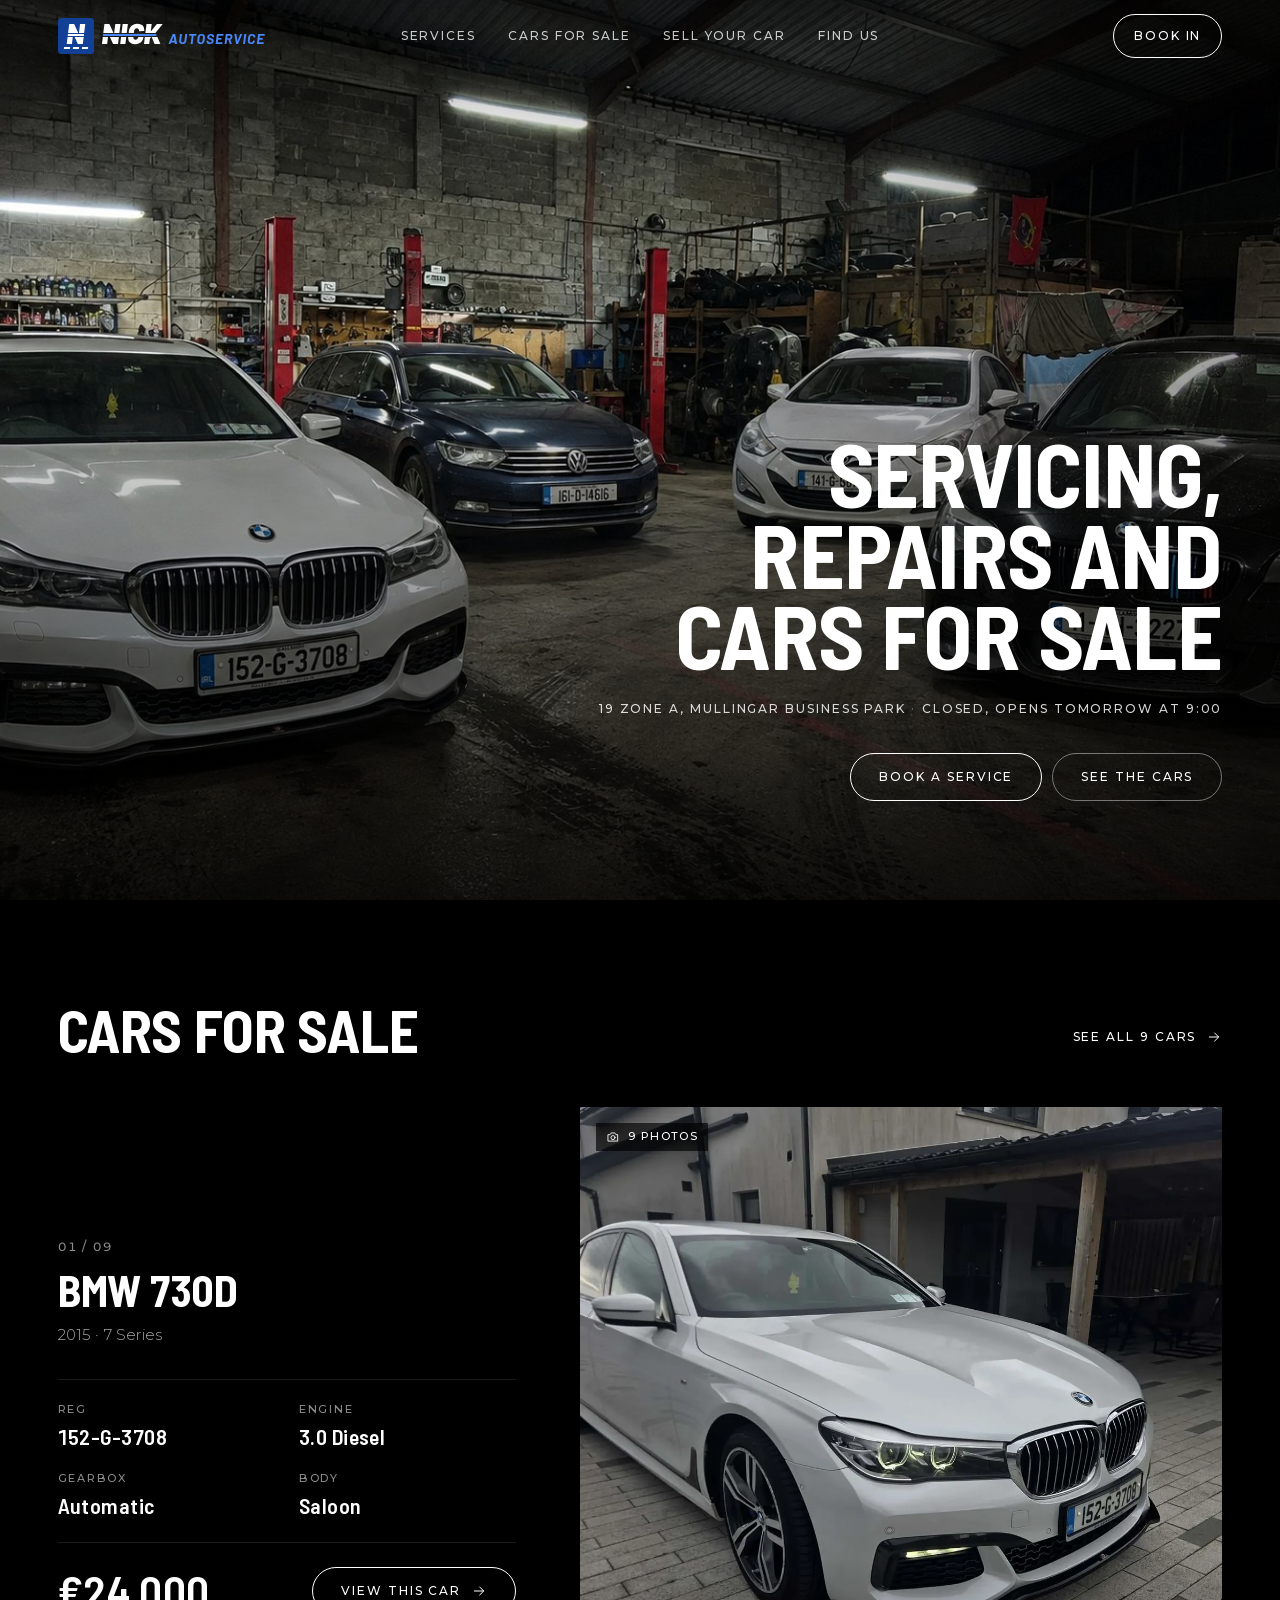
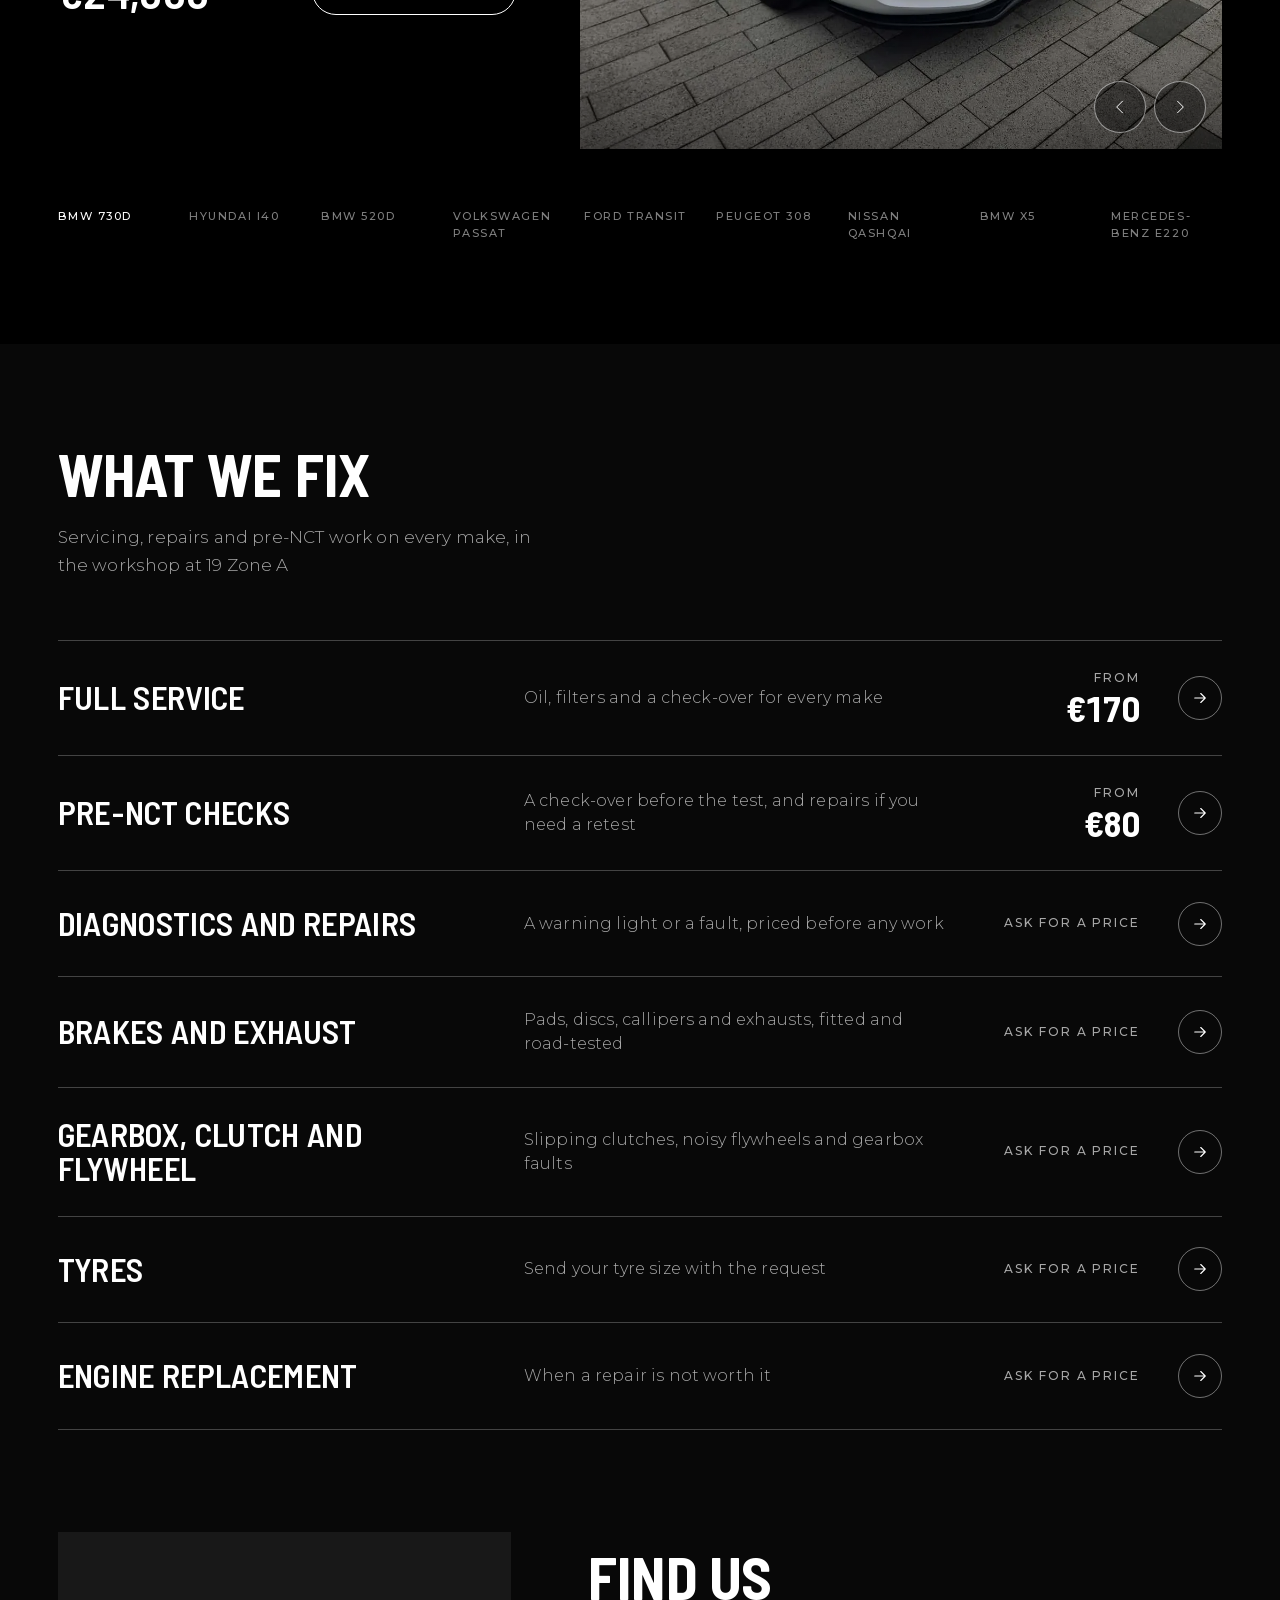
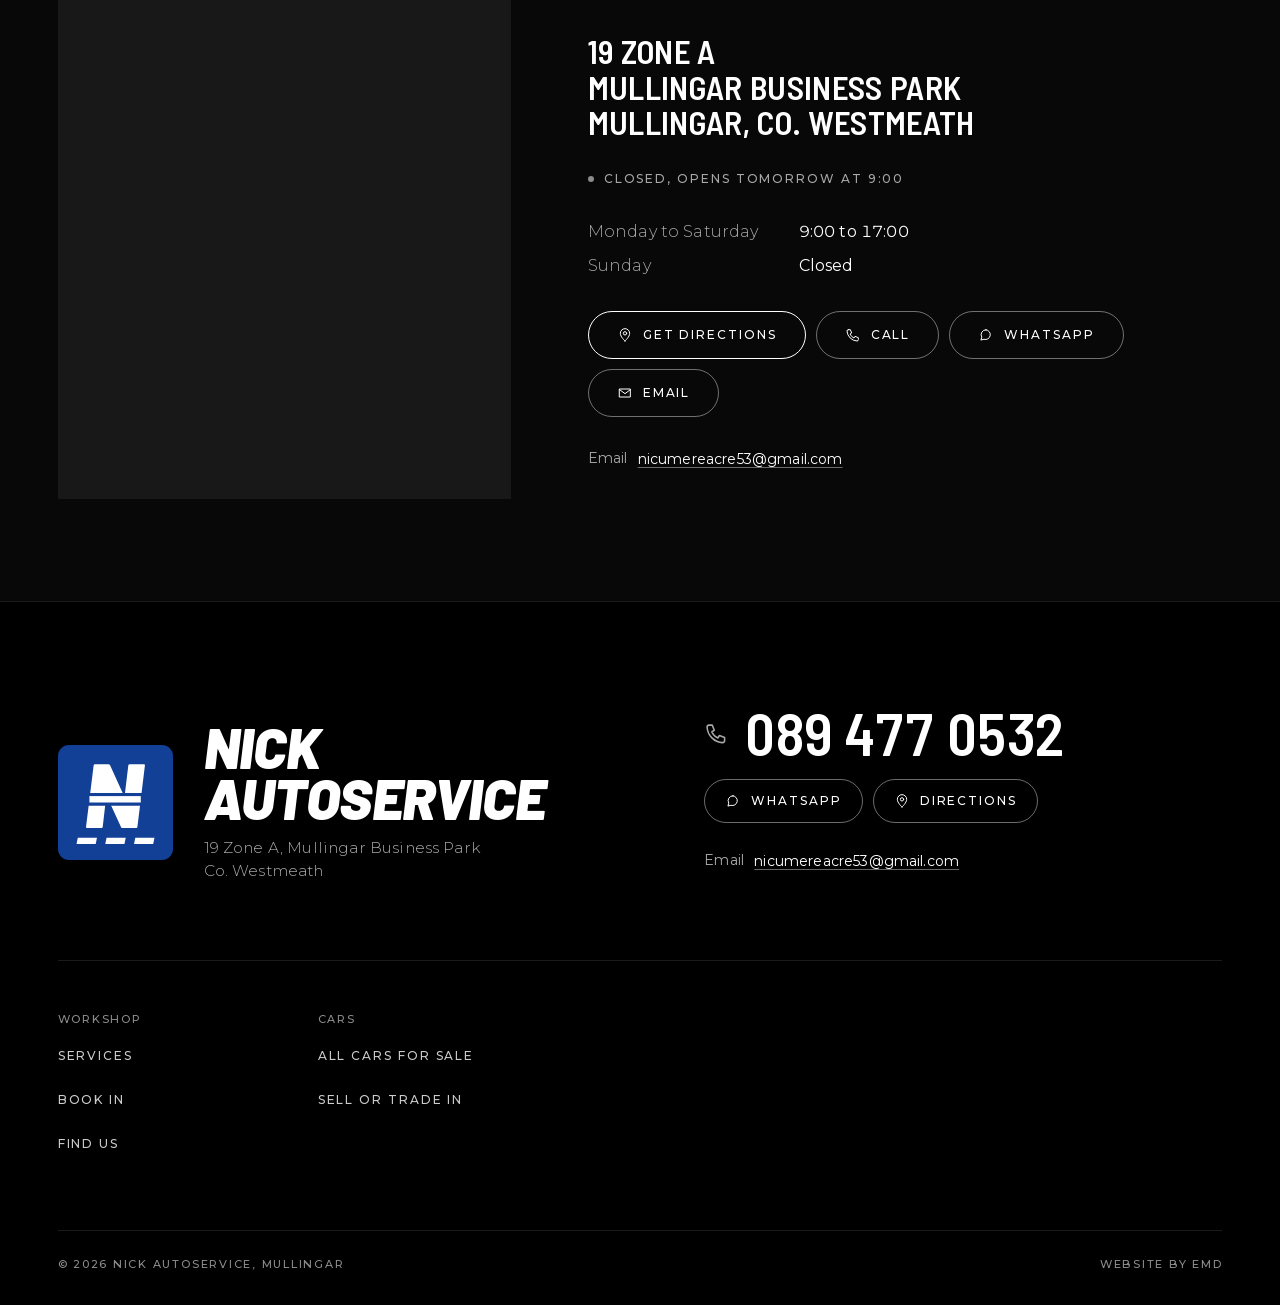
==== commit bf1128f7: "Booking opens over the page instead of sitting at the bottom The Book in, sell or ask section is now" ====
--- a/index.html
+++ b/index.html
@@ -58,6 +58,7 @@
   <symbol id="i-pin" viewBox="0 0 24 24"><path d="M12 21s-7-6.2-7-11.5a7 7 0 0 1 14 0C19 14.8 12 21 12 21z"/><circle cx="12" cy="9.5" r="2.5"/></symbol>
   <symbol id="i-left" viewBox="0 0 24 24"><path d="M15 5l-7 7 7 7"/></symbol>
   <symbol id="i-right" viewBox="0 0 24 24"><path d="M9 5l7 7-7 7"/></symbol>
+  <symbol id="i-close" viewBox="0 0 24 24"><path d="M6 6l12 12M18 6L6 18"/></symbol>
   <symbol id="i-mail" viewBox="0 0 24 24"><path d="M4 6h16v12H4z"/><path d="M4 7l8 6 8-6"/></symbol>
 </svg>
 
@@ -141,7 +142,9 @@
   </div>
 </div></section>
 
-<section class="band book-sec" id="book" aria-labelledby="bookT"><div class="book">
+<dialog class="book-dlg" id="book" aria-labelledby="bookT">
+  <button class="dlg-x" type="button" id="bookClose" aria-label="Close"><svg class="ic" aria-hidden="true"><use href="#i-close"/></svg></button>
+  <div class="book">
   <div>
     <h2 class="h2" id="bookT">Book in, sell or ask</h2>
     <p class="lede">Send the details and Nick will ring you back to confirm. Or skip the form and ring now.</p>
@@ -186,7 +189,8 @@
     </form>
     <div class="done" id="done" hidden tabindex="-1"><h3 id="doneT">Thanks, Nick will get back to you</h3><p>He will ring you back. For anything urgent, ring <a class="mail" href="tel:+353894770532">089 477 0532</a>.</p><button class="btn sec" type="button" id="again">Send another</button></div>
   </div>
-</div></section>
+</div>
+</dialog>
 </main>
 
 <footer class="ft">
@@ -331,8 +335,16 @@
   if(D.svc)$('#fSvc').value=D.svc;
 });
 setMode('service');
-/* links from the car pages (index.html#sell) open the form on its sell tab */
-if(location.hash==='#sell'){setMode('sell');$('#book').scrollIntoView()}
+/* booking opens over the page from any Book in, Book a service, Sell your car or service link;
+   the close button, Esc or a click outside the form closes it. Links from the car pages
+   (index.html#book, index.html#sell) open it on arrival */
+const dlg=$('#book');
+const openBook=()=>{if(!dlg.open){dlg.showModal();dlg.scrollTop=0;document.body.classList.add('book-open')}};
+dlg.addEventListener('close',()=>{document.body.classList.remove('book-open');if(/^#(book|sell)$/.test(location.hash))history.replaceState(null,'',location.pathname+location.search)});
+$('#bookClose').addEventListener('click',()=>dlg.close());
+dlg.addEventListener('click',e=>{if(e.target===dlg)dlg.close()});
+document.addEventListener('click',e=>{const a=e.target.closest('a[href="#book"]');if(!a)return;e.preventDefault();openBook()});
+if(location.hash==='#sell'){setMode('sell');openBook()}else if(location.hash==='#book')openBook();
 }
 </script>
 </body>
--- a/site.css
+++ b/site.css
@@ -150,8 +150,17 @@
 
 /* sell tile */
 
-/* booking */
-.book-sec{background:var(--bg)}
+/* booking: a full-screen sheet over the page, on the same black, opened from any Book in link */
+.book-dlg{position:fixed;inset:0;width:100%;max-width:none;height:100%;max-height:none;margin:0;padding:clamp(80px,10vh,112px) var(--g) clamp(40px,6vh,72px);border:0;background:var(--bg);color:var(--text);overflow-y:auto;overscroll-behavior:contain}
+.book-dlg[open]{display:flex;flex-direction:column;animation:dlg-in .45s var(--ease)}
+.book-dlg .book{margin:auto;width:100%}
+.book-dlg::backdrop{background:rgba(0,0,0,.6)}
+@keyframes dlg-in{from{opacity:0;transform:translateY(16px)}}
+@media(prefers-reduced-motion:reduce){.book-dlg[open]{animation:none}}
+.dlg-x{position:fixed;top:clamp(16px,2.4vh,24px);right:var(--g);z-index:1;width:48px;height:48px;padding:0;border-radius:999px;border:1px solid rgba(255,255,255,.42);background:var(--bg);color:#fff;display:grid;place-items:center;cursor:pointer;transition:background-color .25s,color .25s,border-color .25s}
+.dlg-x:hover,.dlg-x:focus-visible{background:#fff;color:#000;border-color:#fff}
+.dlg-x:focus-visible{outline:2px solid #fff;outline-offset:3px}
+body.book-open{overflow:hidden}
 .book{display:grid;grid-template-columns:minmax(0,5fr) minmax(0,7fr);gap:clamp(36px,6vw,96px);align-items:start;max-width:1280px;margin:0 auto}
 .bigtel{display:inline-flex;align-items:center;gap:16px;margin-top:36px;font:600 clamp(40px,4.4vw,60px)/1 var(--head);letter-spacing:.01em;font-variant-numeric:tabular-nums;text-decoration:none;min-height:44px}
 .bigtel .ic{width:28px;height:28px;stroke-width:1.5}
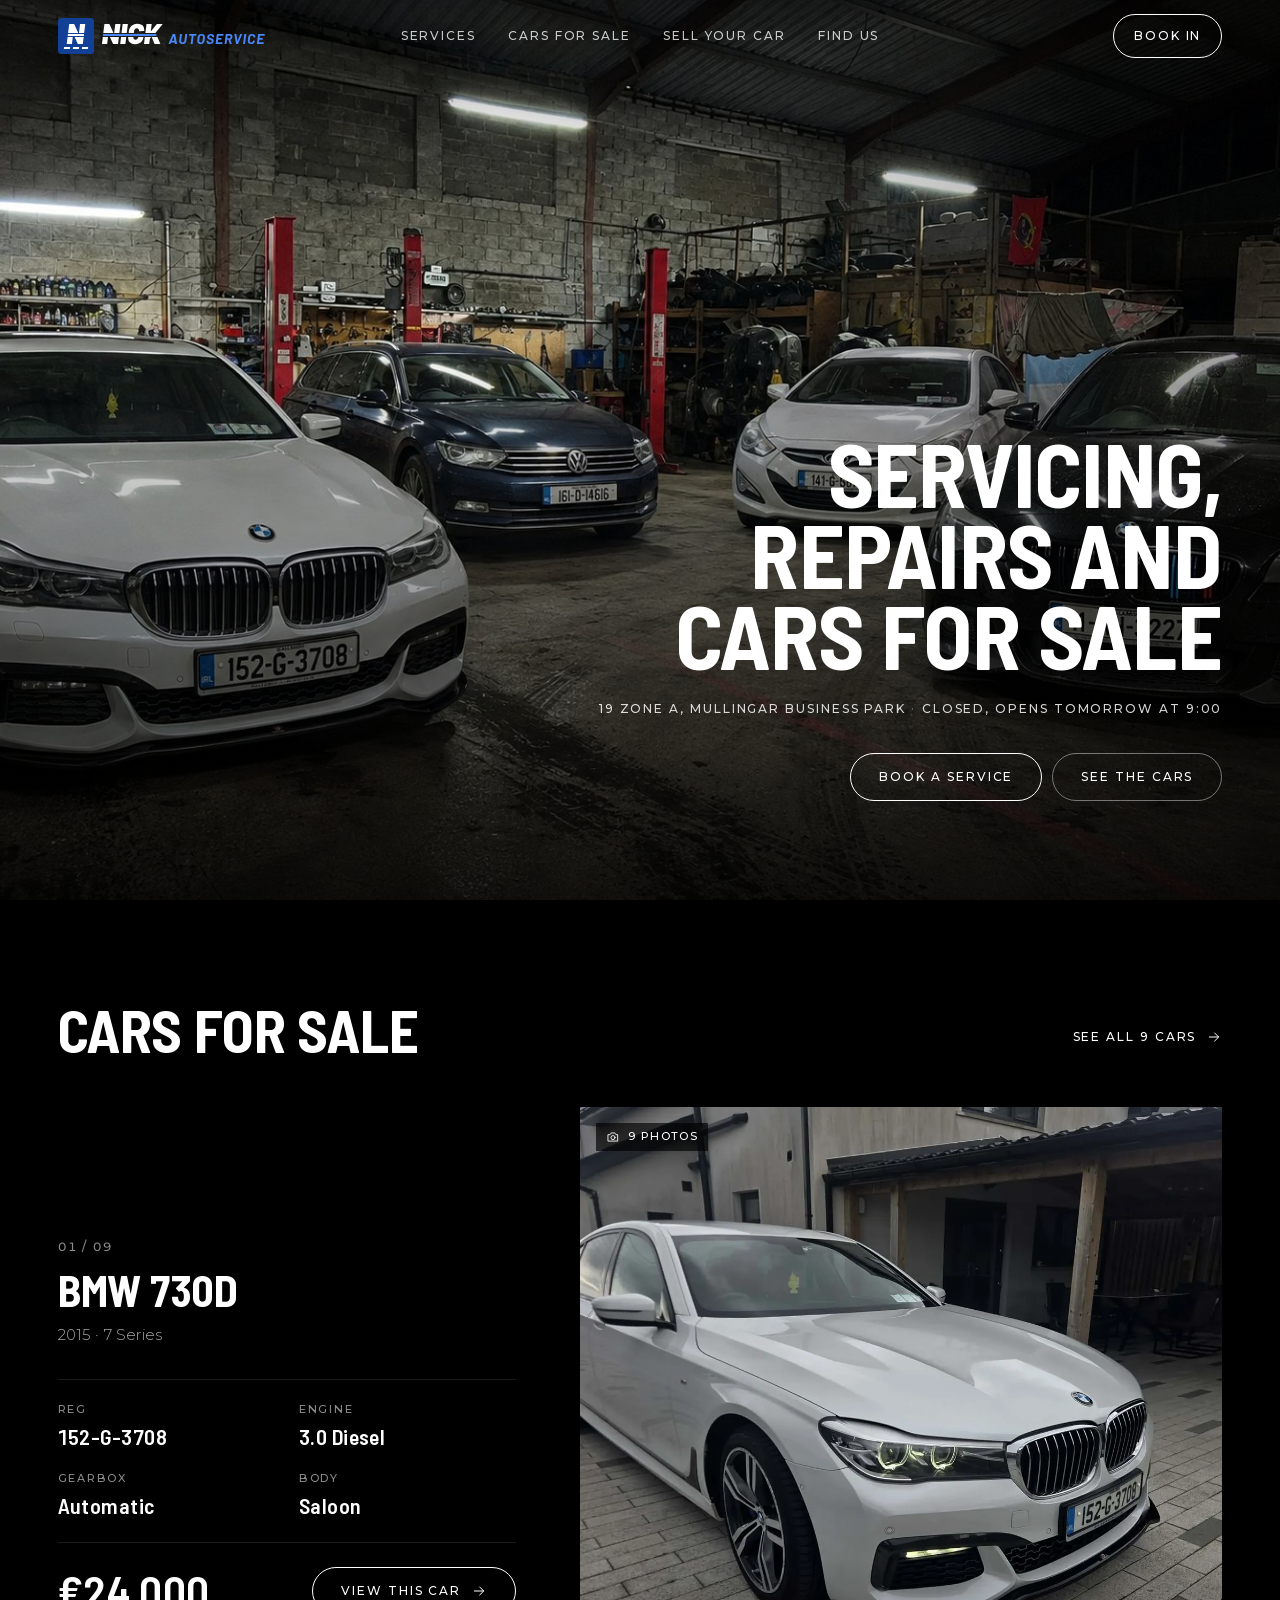
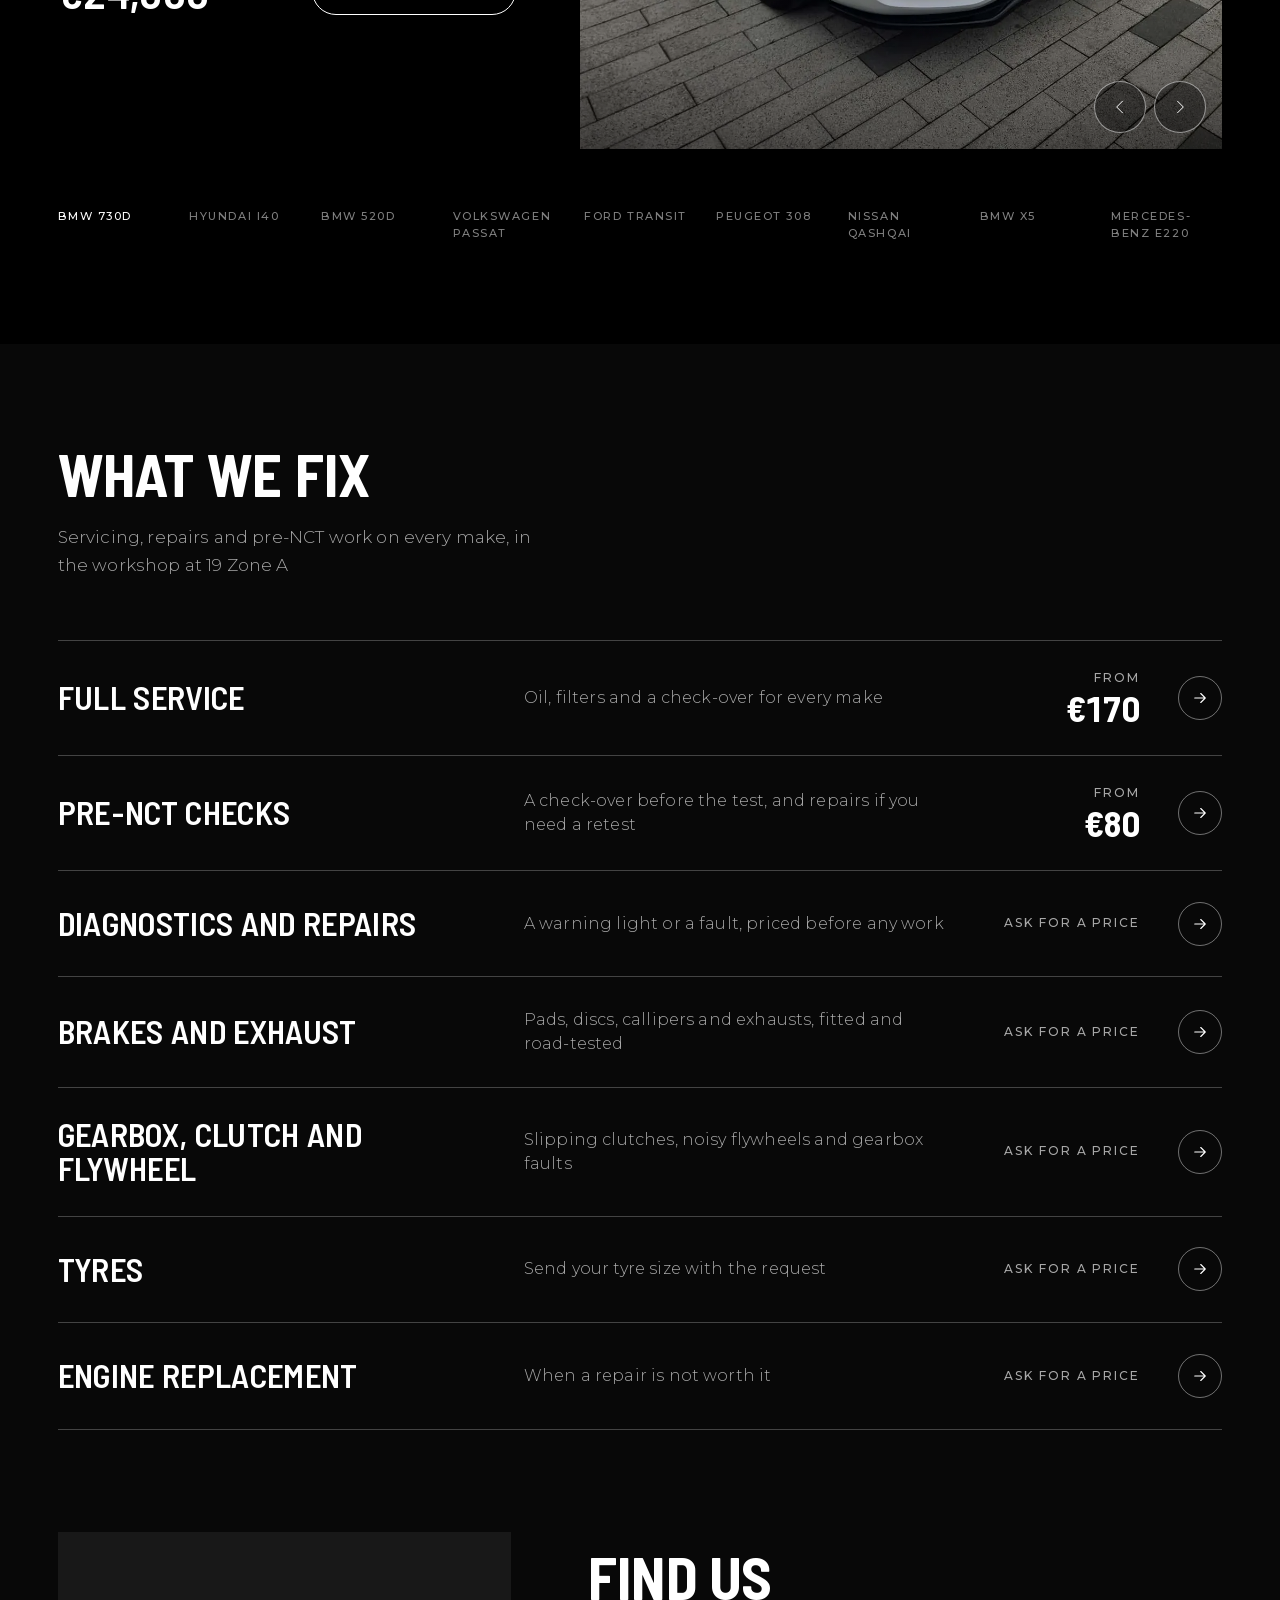
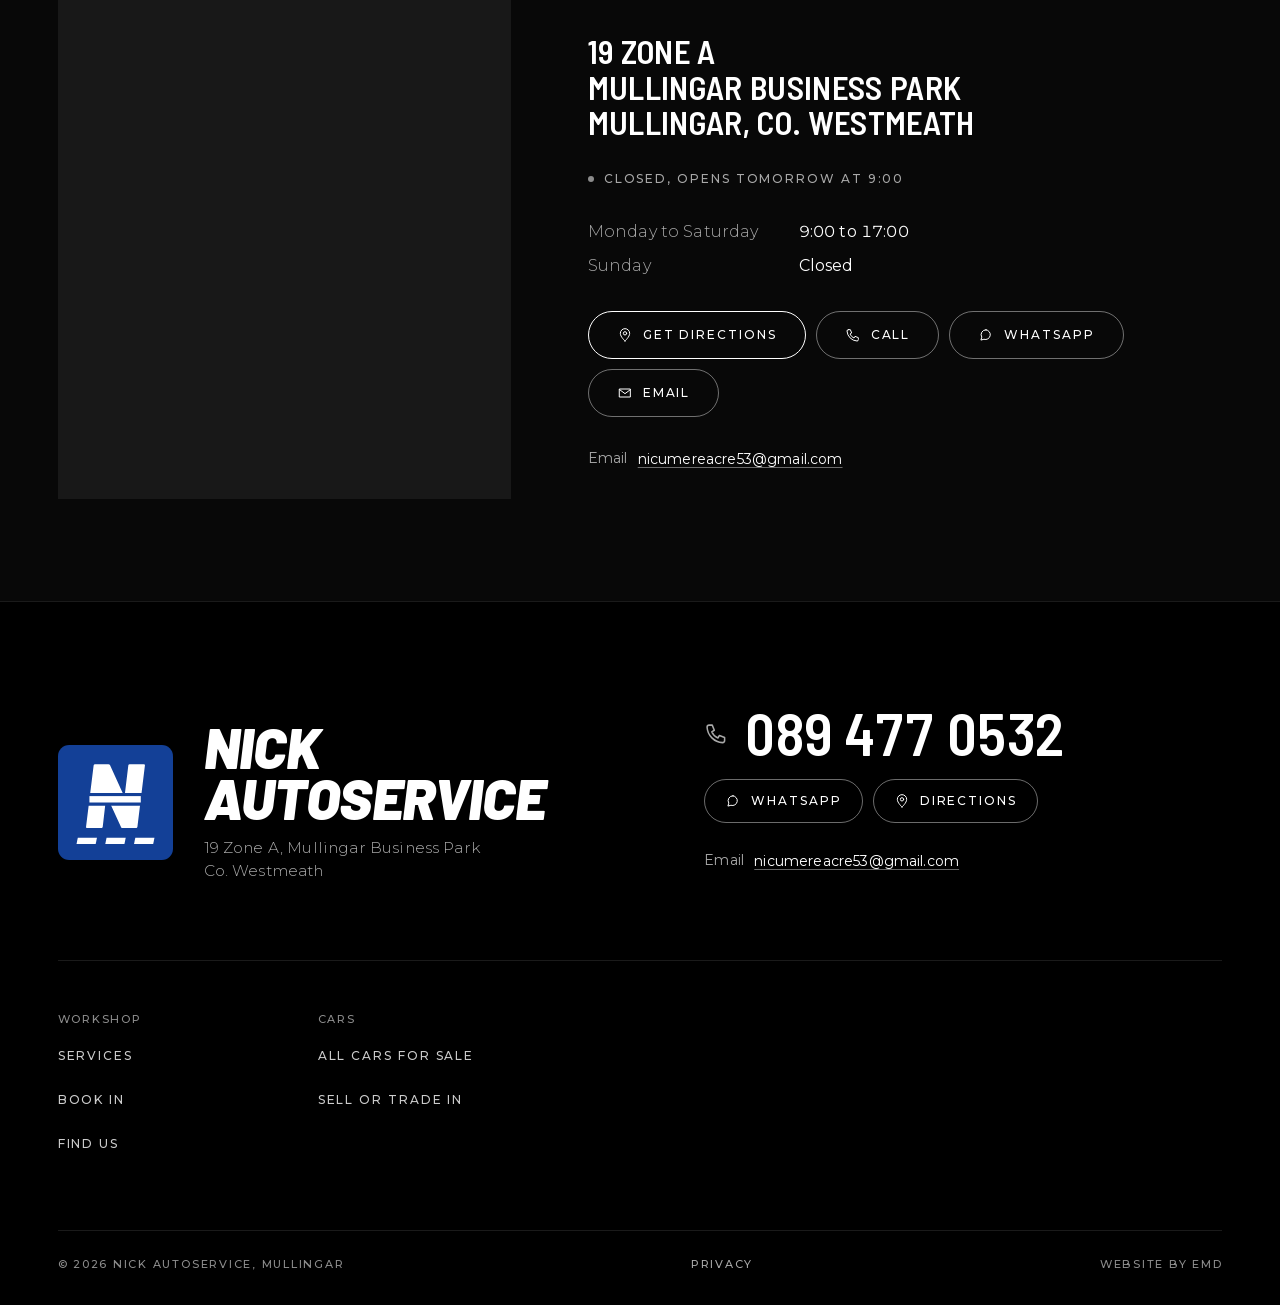
==== commit 0c48b048: "Privacy page, linked under both forms and in every footer privacy.html says in plain words who holds" ====
--- a/index.html
+++ b/index.html
@@ -186,6 +186,7 @@
       </fieldset>
       <p id="formMsg" class="formmsg full" role="status" tabindex="-1" hidden></p>
       <div class="send full"><button class="btn pri" type="submit" id="fsub">Request a booking</button><button class="btn sec" type="button" id="fwa"><svg class="ic" aria-hidden="true"><use href="#i-wa"/></svg>Send on WhatsApp</button><small>* needed</small></div>
+      <p class="fnote full">Nick only uses these details to get back to you. <a href="privacy.html" target="_blank" rel="noopener">How your details are used</a></p>
     </form>
     <div class="done" id="done" hidden tabindex="-1"><h3 id="doneT">Thanks, Nick will get back to you</h3><p>He will ring you back. For anything urgent, ring <a class="mail" href="tel:+353894770532">089 477 0532</a>.</p><button class="btn sec" type="button" id="again">Send another</button></div>
   </div>
@@ -215,7 +216,7 @@
     <nav aria-label="Workshop"><h2 class="ft-h">Workshop</h2><a href="#services">Services</a><a href="#book">Book in</a><a href="#visit">Find us</a></nav>
     <nav aria-label="Cars"><h2 class="ft-h">Cars</h2><a href="cars.html">All cars for sale</a><a href="#book" data-mode="sell">Sell or trade in</a></nav>
   </div>
-  <div class="wrap legal"><span>© 2026 Nick Autoservice, Mullingar</span><span>Website by EMD</span></div>
+  <div class="wrap legal"><span>© 2026 Nick Autoservice, Mullingar</span><a href="privacy.html">Privacy</a><span>Website by EMD</span></div>
 </footer>
 
 <script src="site.js"></script>
--- a/site.css
+++ b/site.css
@@ -201,6 +201,20 @@
 .extra .fg{margin-top:10px}
 .send{display:flex;flex-wrap:wrap;align-items:center;gap:10px;margin-top:6px}
 .send small{color:var(--mut);font-size:11px;letter-spacing:var(--tl);text-transform:uppercase;margin-left:6px}
+.fnote{margin:0;color:var(--dim);font-size:13px;font-weight:300;line-height:1.5}
+.fnote a,.legal a{color:var(--mut);text-decoration:underline;text-decoration-thickness:1px;text-underline-offset:3px;text-decoration-color:rgba(255,255,255,.3)}
+.fnote a:hover,.legal a:hover{color:var(--text)}
+.legal a{text-decoration:none}
+/* privacy page: one readable column */
+.prose-sec{padding-top:0}
+.prose{max-width:68ch;margin-inline:0}
+.prose h2{font-size:clamp(24px,2.2vw,30px);margin:48px 0 12px}
+.prose h2:first-child{margin-top:0}
+.prose p,.prose li{color:var(--mut);font-size:17px;font-weight:300;line-height:1.7}
+.prose p+p{margin-top:12px}
+.prose ul{margin:12px 0 0;padding-left:20px;display:grid;gap:8px}
+.prose strong{color:var(--text);font-weight:500}
+.prose a{color:var(--text);text-decoration:underline;text-decoration-thickness:1px;text-underline-offset:3px;text-decoration-color:rgba(255,255,255,.4)}
 .formmsg{color:var(--mut)}.formmsg.err{color:var(--err)}.formmsg a{color:var(--text)}
 .hp{position:absolute;width:1px;height:1px;overflow:hidden;clip:rect(0,0,0,0)}
 .done{display:grid;gap:16px;justify-items:start;padding:12px 0}
